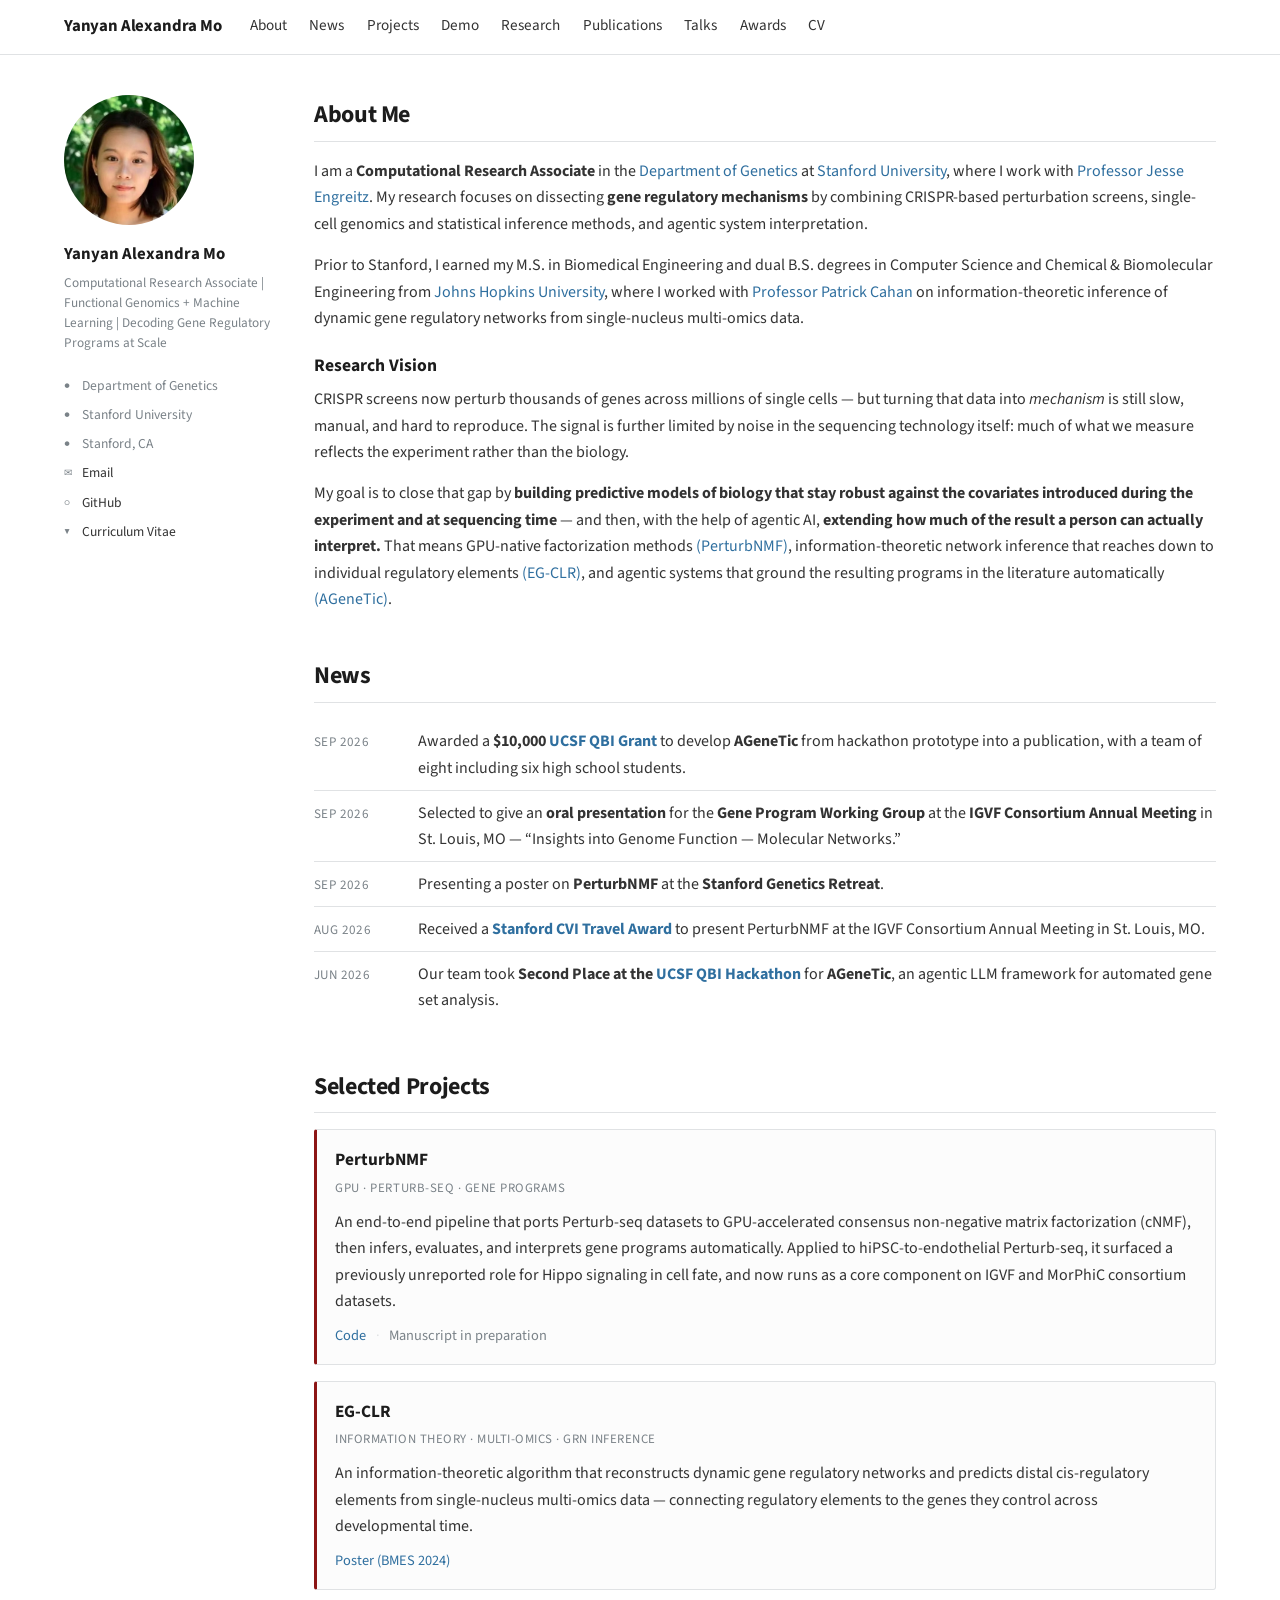
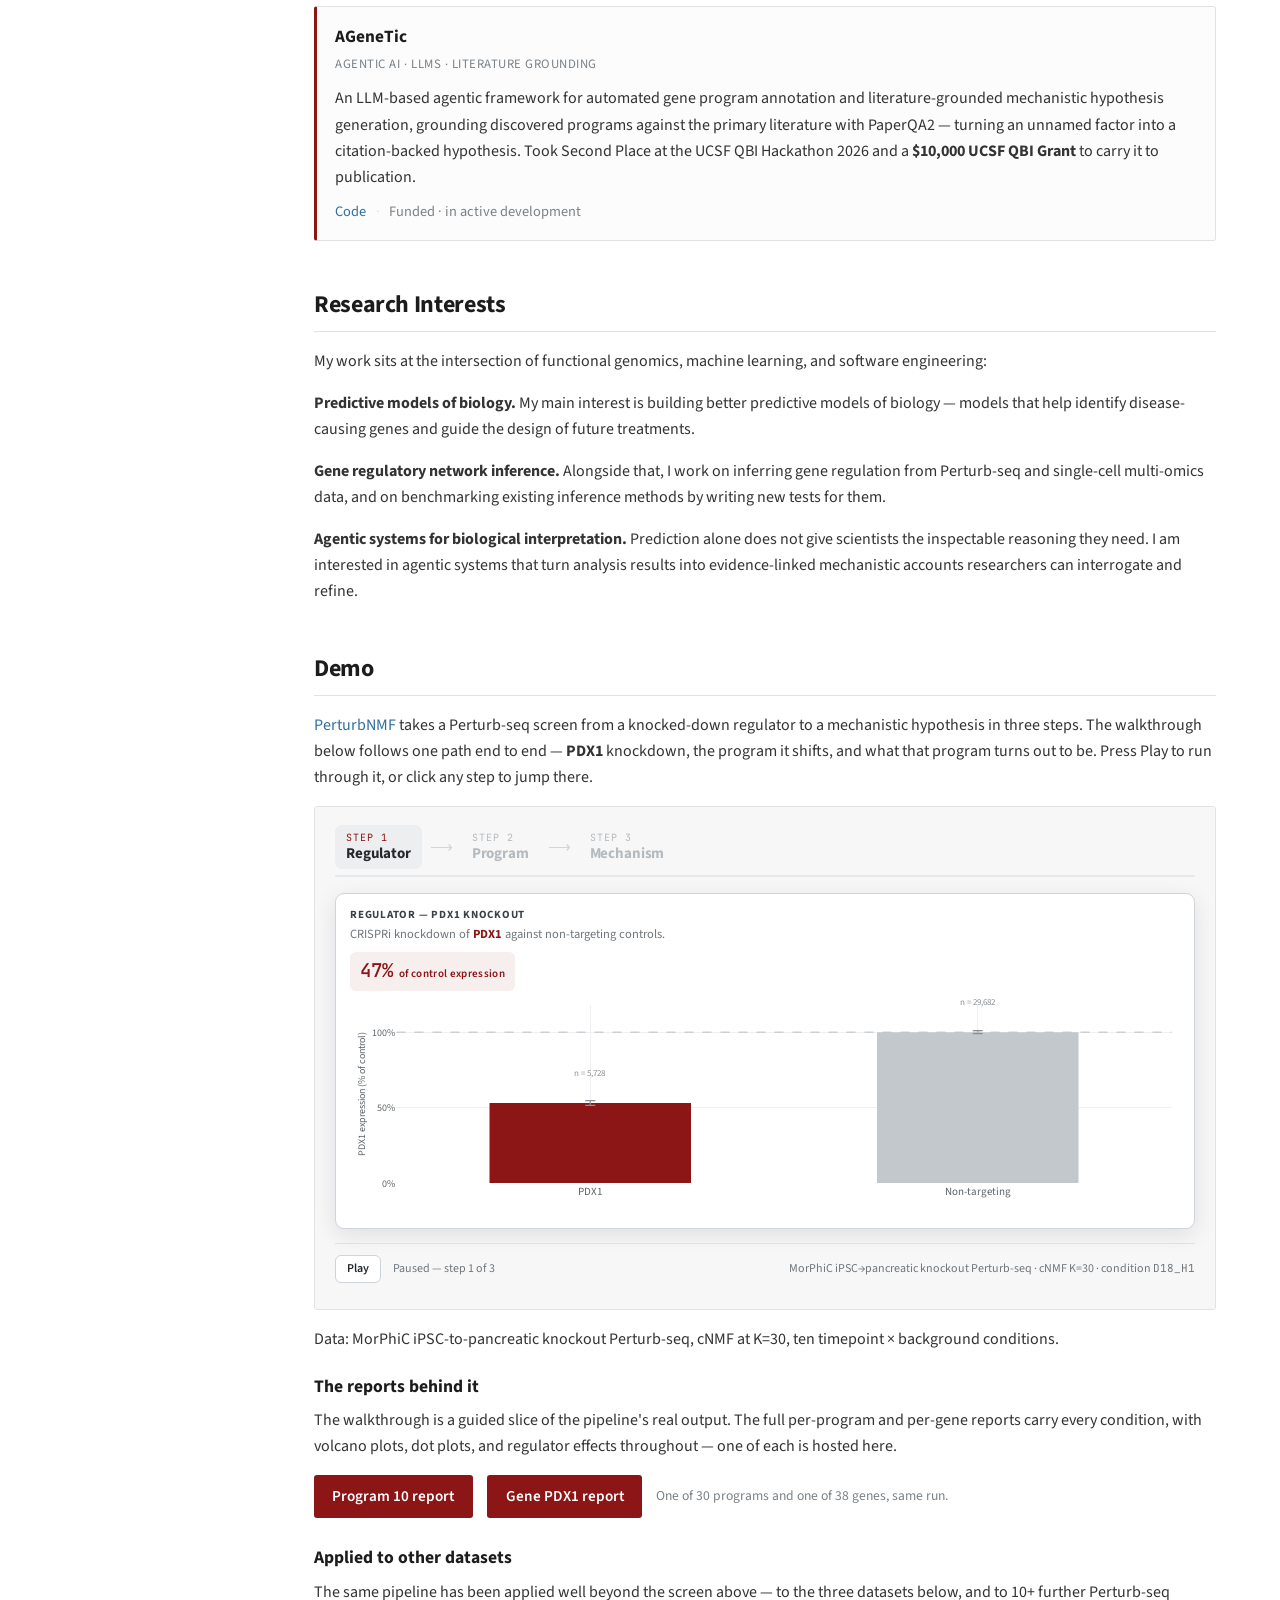
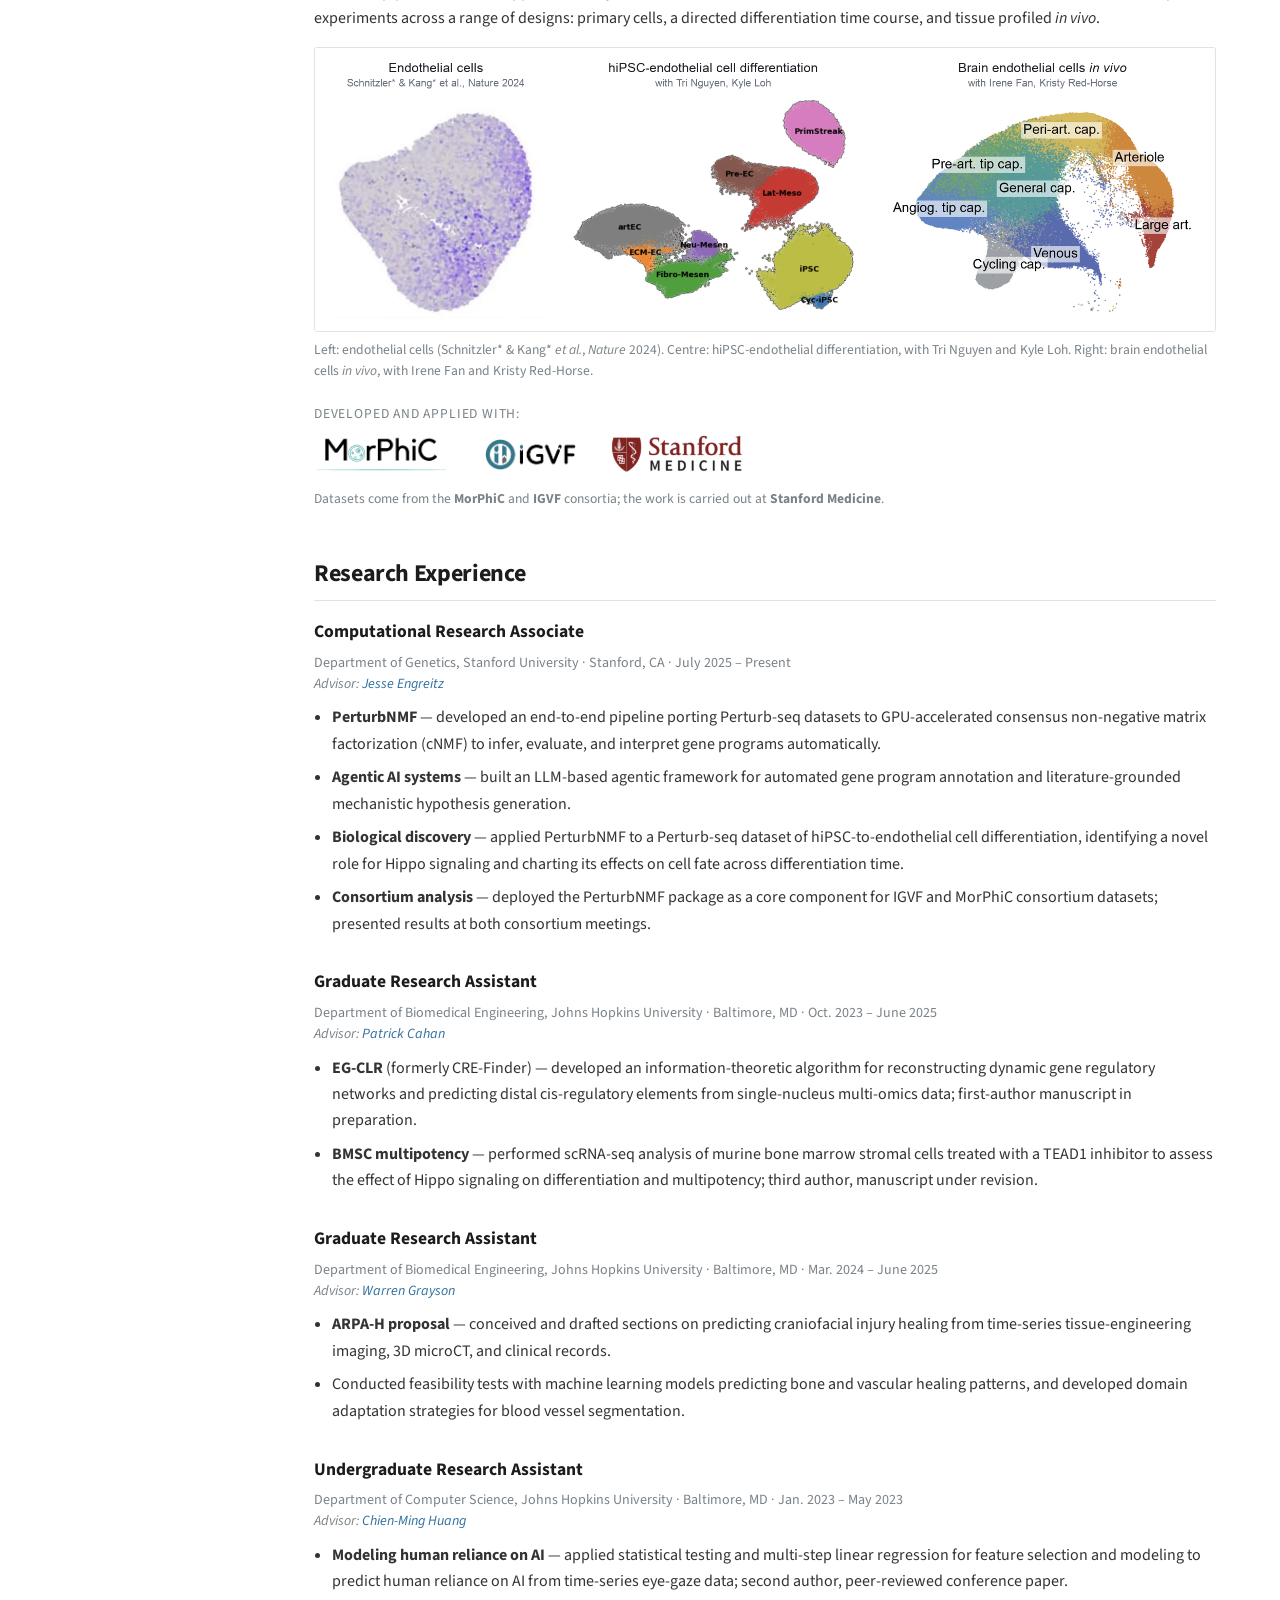
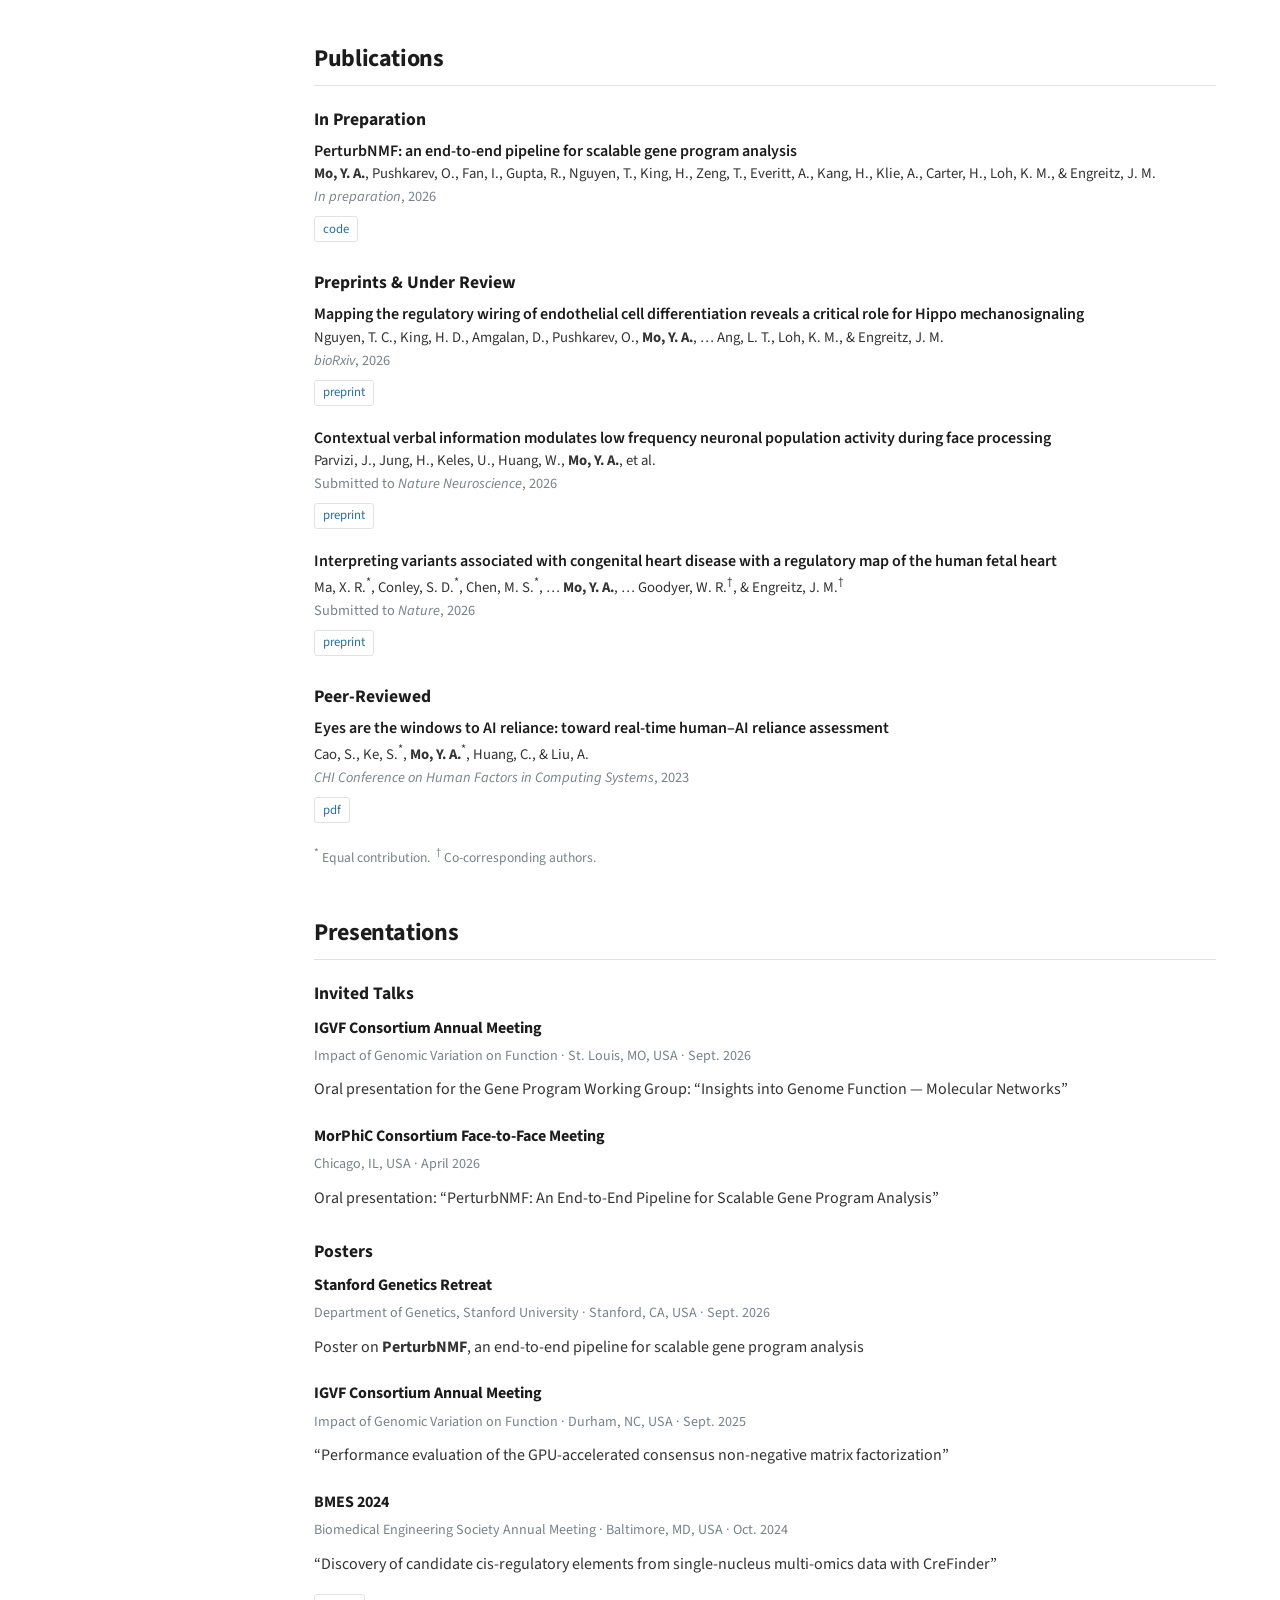
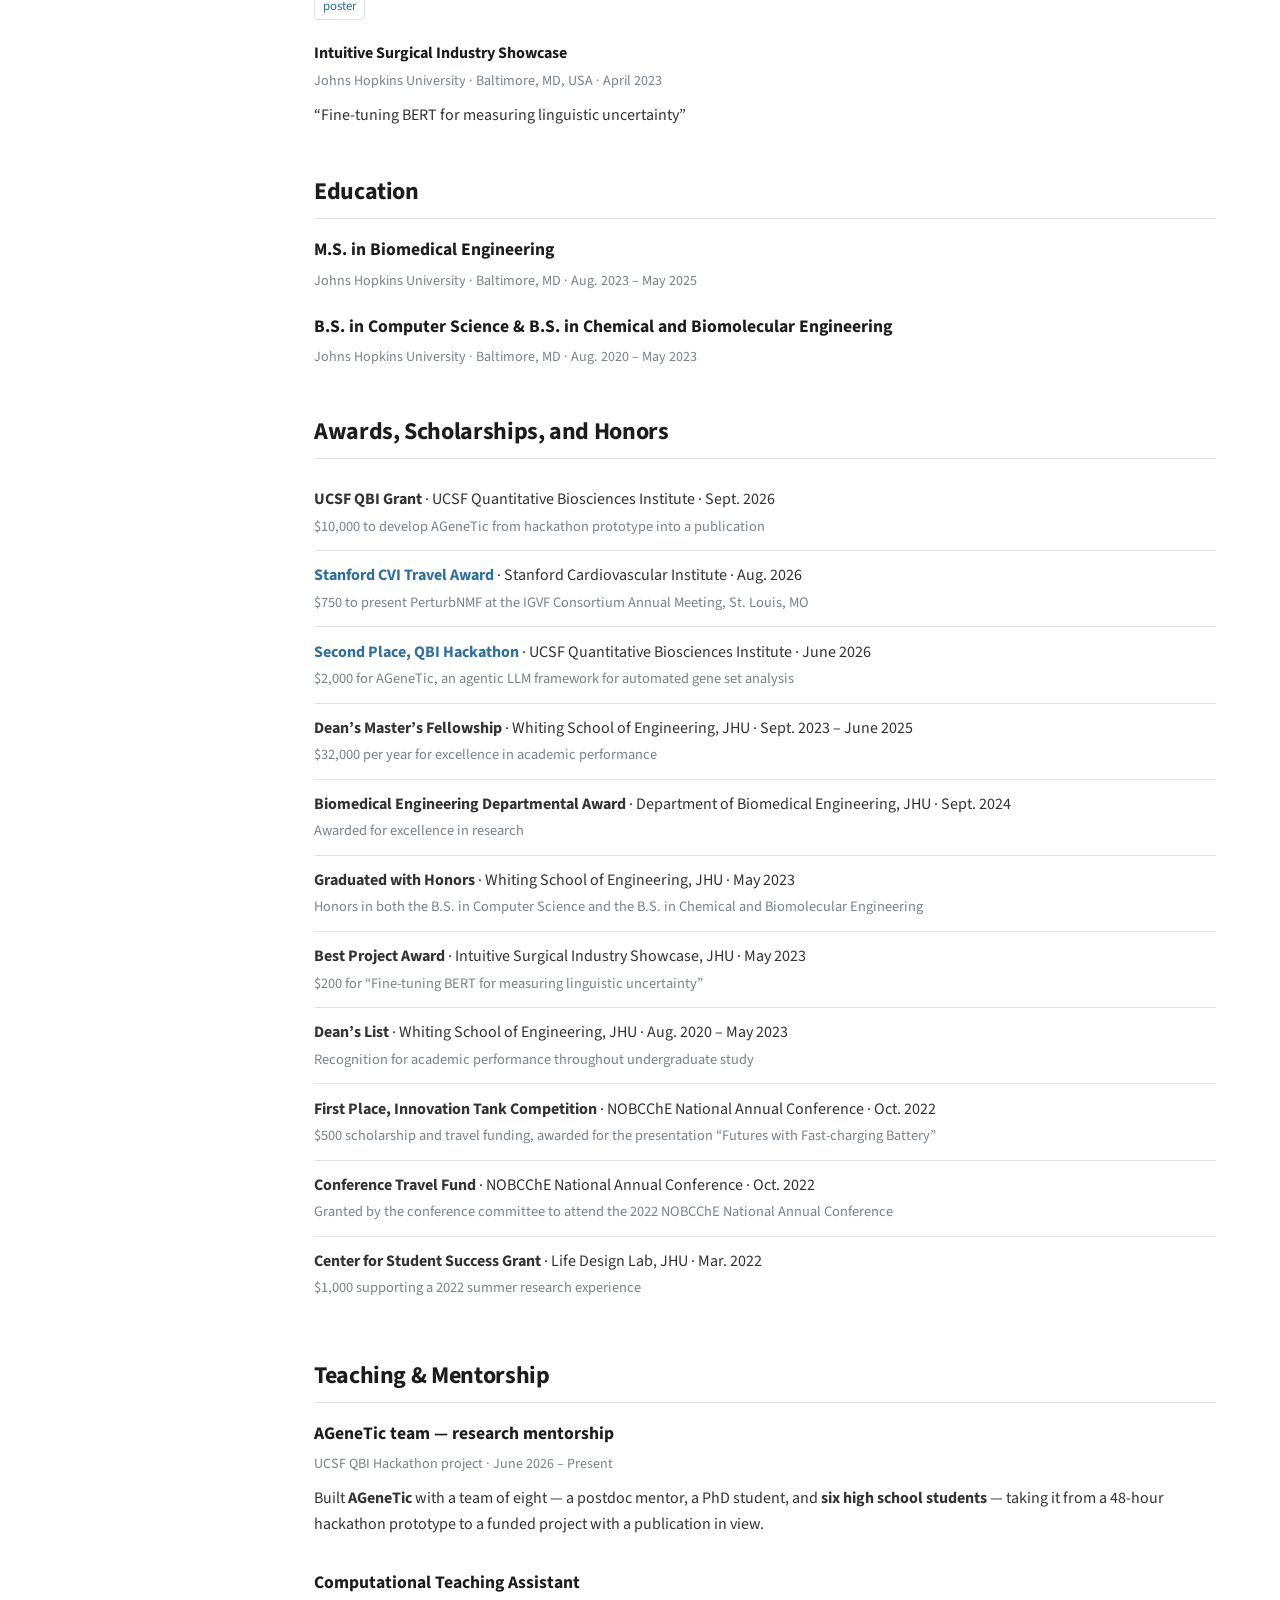
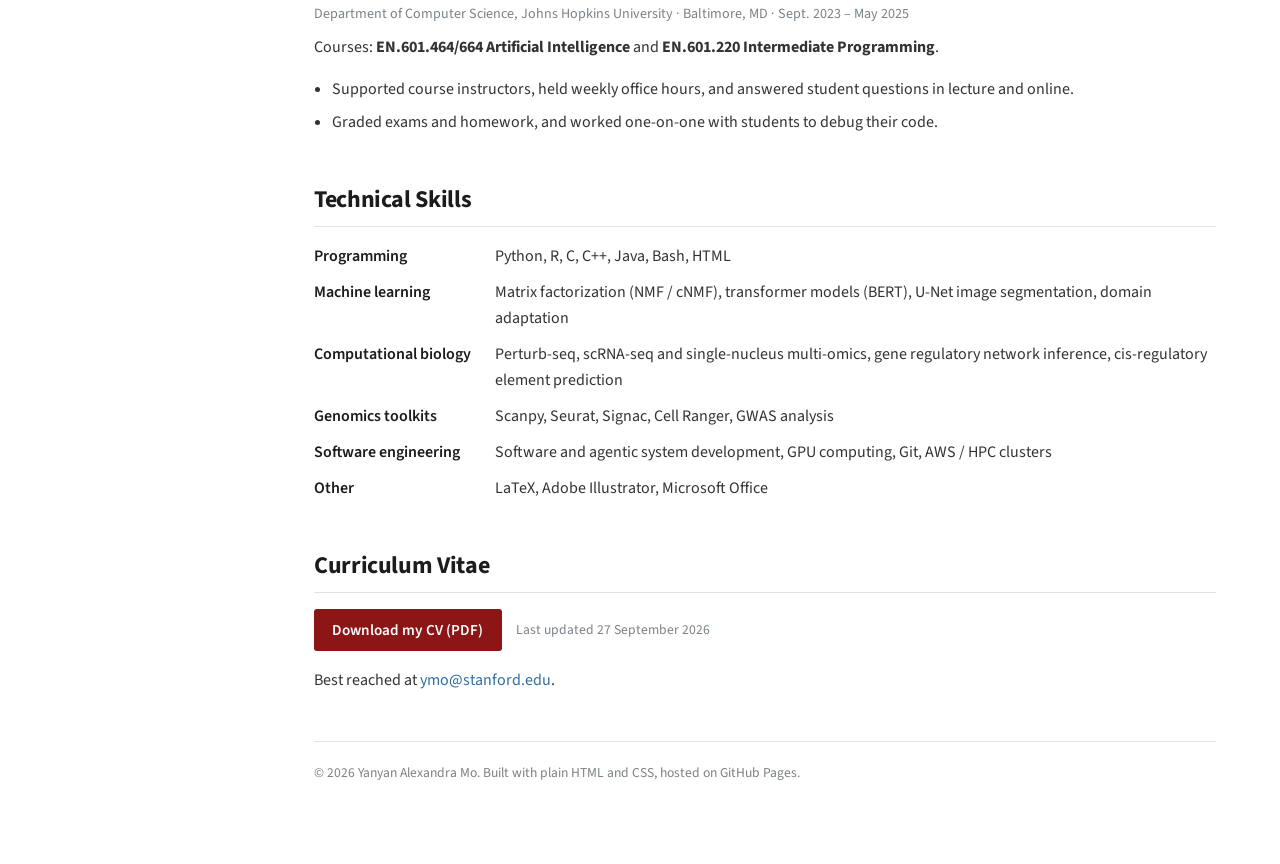
==== index.html @ 9068a728 "Add the face-processing preprint (Nature Neuroscience, under review) Parvizi et al., Research Square" ====
<!DOCTYPE html>
<html lang="en">
<head>
<meta charset="utf-8">
<meta name="viewport" content="width=device-width, initial-scale=1">
<title>Yanyan Alexandra Mo — Computational Research Associate, Stanford University</title>
<meta name="description" content="Yanyan Alexandra Mo is a Computational Research Associate in the Department of Genetics at Stanford University, dissecting gene regulatory mechanisms through functional genomics.">
<meta property="og:title" content="Yanyan Alexandra Mo — Computational Research Associate">
<meta property="og:description" content="Dissecting gene regulatory mechanisms through functional genomics approaches.">
<meta property="og:type" content="website">
<link rel="preconnect" href="https://fonts.googleapis.com">
<link rel="preconnect" href="https://fonts.gstatic.com" crossorigin>
<link href="https://fonts.googleapis.com/css2?family=Source+Sans+3:ital,wght@0,300;0,400;0,600;0,700;1,400&display=swap" rel="stylesheet">
<link rel="stylesheet" href="assets/style.css">
</head>
<body>

<header class="masthead">
  <div class="masthead-inner">
    <a class="site-title" href="#top">Yanyan Alexandra Mo</a>
    <nav class="site-nav" id="site-nav">
      <a href="#about">About</a>
      <a href="#news">News</a>
      <a href="#projects">Projects</a>
      <a href="#demo">Demo</a>
      <a href="#research">Research</a>
      <a href="#publications">Publications</a>
      <a href="#talks">Talks</a>
      <a href="#awards">Awards</a>
      <a href="#cv">CV</a>
    </nav>
    <button class="nav-toggle" id="nav-toggle" aria-label="Toggle navigation" aria-expanded="false">
      <span></span><span></span><span></span>
    </button>
  </div>
</header>

<div class="page" id="top">

  <!-- ============ SIDEBAR ============ -->
  <aside class="sidebar">
    <div class="sidebar-sticky">
      <div class="avatar">
        <img src="assets/profile.jpg" alt="Yanyan Alexandra Mo"
             onerror="this.style.display='none';this.parentNode.classList.add('avatar-fallback');">
        <span class="avatar-initials">AM</span>
      </div>

      <h1 class="author-name">Yanyan Alexandra Mo</h1>
      <p class="author-bio">
        Computational Research Associate | Functional Genomics + Machine Learning |
        Decoding Gene Regulatory Programs at Scale
      </p>

      <ul class="author-links">
        <li><span class="ico" aria-hidden="true">&#9679;</span> Department of Genetics</li>
        <li><span class="ico" aria-hidden="true">&#9679;</span> Stanford University</li>
        <li><span class="ico" aria-hidden="true">&#9679;</span> Stanford, CA</li>
        <li><a href="mailto:ymo@stanford.edu"><span class="ico" aria-hidden="true">&#9993;</span> Email</a></li>
        <li><a href="https://github.com/ymo6" target="_blank" rel="noopener"><span class="ico" aria-hidden="true">&#9675;</span> GitHub</a></li>
        <!-- Hidden until real profile URLs are available; swap the href and uncomment.
        <li><a href="https://scholar.google.com/" target="_blank" rel="noopener"><span class="ico" aria-hidden="true">&#9673;</span> Google Scholar</a></li>
        <li><a href="https://www.linkedin.com/" target="_blank" rel="noopener"><span class="ico" aria-hidden="true">&#9632;</span> LinkedIn</a></li>
        -->
        <li><a href="assets/Yanyan_Alexandra_Mo_CV.pdf" target="_blank" rel="noopener"><span class="ico" aria-hidden="true">&#9660;</span> Curriculum Vitae</a></li>
      </ul>
    </div>
  </aside>

  <!-- ============ MAIN ============ -->
  <main class="content">

    <!-- About -->
    <section id="about">
      <h2>About Me</h2>
      <p>
        I am a <strong>Computational Research Associate</strong> in the
        <a href="https://med.stanford.edu/genetics.html" target="_blank" rel="noopener">Department of Genetics</a>
        at <a href="https://www.stanford.edu" target="_blank" rel="noopener">Stanford University</a>, where I work with
        <a href="https://med.stanford.edu/profiles/jesse-engreitz" target="_blank" rel="noopener">Professor Jesse Engreitz</a>.
        My research focuses on dissecting <strong>gene regulatory mechanisms</strong> by combining
        CRISPR-based perturbation screens, single-cell genomics and statistical inference methods,
        and agentic system interpretation.
      </p>
      <p>
        Prior to Stanford, I earned my M.S. in Biomedical Engineering and dual B.S. degrees in
        Computer Science and Chemical &amp; Biomolecular Engineering from
        <a href="https://www.jhu.edu" target="_blank" rel="noopener">Johns Hopkins University</a>,
        where I worked with
        <a href="https://www.bme.jhu.edu/people/faculty/patrick-cahan/" target="_blank" rel="noopener">Professor Patrick Cahan</a>
        on information-theoretic inference of
        dynamic gene regulatory networks from single-nucleus multi-omics data.
      </p>

      <h3>Research Vision</h3>
      <p>
        CRISPR screens now perturb thousands of genes across millions of single cells — but turning
        that data into <em>mechanism</em> is still slow, manual, and hard to reproduce. The signal is
        further limited by noise in the sequencing technology itself: much of what we measure reflects
        the experiment rather than the biology.
      </p>
      <p>
        My goal is to close that gap by <strong>building predictive models of biology that stay robust
        against the covariates introduced during the experiment and at sequencing time</strong> — and
        then, with the help of agentic AI, <strong>extending how much of the result a person can
        actually interpret.</strong> That means GPU-native factorization methods
        <a href="#projects">(PerturbNMF)</a>, information-theoretic network inference that reaches
        down to individual regulatory elements <a href="#projects">(EG-CLR)</a>, and agentic
        systems that ground the resulting programs in the literature automatically
        <a href="#projects">(AGeneTic)</a>.
      </p>
    </section>

    <!-- News -->
    <section id="news">
      <h2>News</h2>
      <ul class="news">
        <li><span class="news-date">Sep 2026</span>
            <span class="news-body">Awarded a <strong>$10,000
            <a href="https://qbi.ucsf.edu/hackathon2026" target="_blank" rel="noopener">UCSF QBI
            Grant</a></strong> to develop <strong>AGeneTic</strong> from
            hackathon prototype into a publication, with a team of eight including six high
            school students.</span></li>
        <li><span class="news-date">Sep 2026</span>
            <span class="news-body">Selected to give an <strong>oral presentation</strong> for the
            <strong>Gene Program Working Group</strong> at the <strong>IGVF Consortium Annual
            Meeting</strong> in St. Louis, MO — &ldquo;Insights into Genome Function &mdash; Molecular
            Networks.&rdquo;</span></li>
        <li><span class="news-date">Sep 2026</span>
            <span class="news-body">Presenting a poster on <strong>PerturbNMF</strong> at the
            <strong>Stanford Genetics Retreat</strong>.</span></li>
        <li><span class="news-date">Aug 2026</span>
            <span class="news-body">Received a <strong><a href="https://med.stanford.edu/cvi/funding-opportunities/cvi-travel-awards/2026-august-travel-award-recipients.html" target="_blank" rel="noopener">Stanford CVI Travel Award</a></strong>
            to present PerturbNMF at the IGVF Consortium Annual Meeting in St. Louis, MO.</span></li>
        <li><span class="news-date">Jun 2026</span>
            <span class="news-body">Our team took <strong>Second Place at the
            <a href="https://qbi.ucsf.edu/hackathon2026" target="_blank" rel="noopener">UCSF QBI Hackathon</a></strong> for
            <strong>AGeneTic</strong>, an agentic LLM framework for automated gene set analysis.</span></li>
        <!-- Older items, kept for rotation: drop the oldest above and
             uncomment the next one when adding news. Each is also recorded
             in Presentations, Research Experience, or Education.
        <li><span class="news-date">Apr 2026</span>
            <span class="news-body">Gave an invited talk on <strong>PerturbNMF</strong> at the
            <strong>MorPhiC Consortium</strong> Face-to-Face Meeting in Chicago, IL.</span></li>

        <li><span class="news-date">Sep 2025</span>
            <span class="news-body">Presented a poster on GPU-accelerated consensus NMF at the
            <strong>IGVF Consortium Annual Meeting</strong> in Durham, NC.</span></li>
        <li><span class="news-date">Jul 2025</span>
            <span class="news-body">Joined the <strong>Engreitz Lab</strong> in the Department of Genetics
            at Stanford as a Computational Research Associate.</span></li>
        <li><span class="news-date">May 2025</span>
            <span class="news-body">Completed my <strong>M.S. in Biomedical Engineering</strong> at
            Johns Hopkins University.</span></li>
        <li><span class="news-date">Oct 2024</span>
            <span class="news-body">Presented <strong>CRE-Finder</strong> at <strong>BMES 2024</strong>
            in Baltimore, MD.</span></li>
        -->
      </ul>
    </section>

    <!-- Selected projects -->
    <section id="projects">
      <h2>Selected Projects</h2>
      <div class="cards">

        <article class="card">
          <h3>PerturbNMF</h3>
          <p class="card-tag">GPU &middot; Perturb-seq &middot; gene programs</p>
          <p>
            An end-to-end pipeline that ports Perturb-seq datasets to GPU-accelerated consensus
            non-negative matrix factorization (cNMF), then infers, evaluates, and interprets gene
            programs automatically. Applied to hiPSC-to-endothelial Perturb-seq, it surfaced a
            previously unreported role for Hippo signaling in cell fate, and now runs as a core
            component on IGVF and MorPhiC consortium datasets.
          </p>
          <p class="card-links">
            <a href="https://github.com/EngreitzLab/PerturbNMF" target="_blank" rel="noopener">Code</a>
            <span class="sep">&middot;</span>
            <span class="muted">Manuscript in preparation</span>
          </p>
        </article>

        <article class="card">
          <h3>EG-CLR</h3>
          <p class="card-tag">Information theory &middot; multi-omics &middot; GRN inference</p>
          <p>
            An information-theoretic algorithm that reconstructs dynamic gene regulatory networks and
            predicts distal cis-regulatory elements from single-nucleus multi-omics data — connecting
            regulatory elements to the genes they control across developmental time.
          </p>
          <p class="card-links">
            <a href="assets/BMES2024_CreFinder_poster.pdf" target="_blank" rel="noopener">Poster (BMES 2024)</a>
          </p>
        </article>

        <article class="card">
          <h3>AGeneTic</h3>
          <p class="card-tag">Agentic AI &middot; LLMs &middot; literature grounding</p>
          <p>
            An LLM-based agentic framework for automated gene program annotation and
            literature-grounded mechanistic hypothesis generation, grounding discovered programs
            against the primary literature with PaperQA2 — turning an unnamed factor into a
            citation-backed hypothesis. Took Second Place at the UCSF QBI Hackathon 2026 and a
              <strong>$10,000 UCSF QBI Grant</strong> to carry it to publication.
          </p>
          <p class="card-links">
            <a href="https://github.com/ymo6/AGeneTic" target="_blank" rel="noopener">Code</a>
            <span class="sep">&middot;</span>
            <span class="muted">Funded &middot; in active development</span>
          </p>
        </article>

      </div>
    </section>

    <!-- Research interests -->
    <section id="interests">
      <h2>Research Interests</h2>
      <p>My work sits at the intersection of functional genomics, machine learning, and software engineering:</p>
      <p>
        <strong>Predictive models of biology.</strong> My main interest is building better predictive
        models of biology — models that help identify disease-causing genes and guide the design of
        future treatments.
      </p>
      <p>
        <strong>Gene regulatory network inference.</strong> Alongside that, I work on inferring gene
        regulation from Perturb-seq and single-cell multi-omics data, and on benchmarking existing
        inference methods by writing new tests for them.
      </p>
      <p>
        <strong>Agentic systems for biological interpretation.</strong> Prediction alone does not
        give scientists the inspectable reasoning they need. I am interested in agentic systems that
        turn analysis results into evidence-linked mechanistic accounts researchers can interrogate
        and refine.
      </p>
    </section>

    <!-- Demo -->
    <section id="demo">
      <h2>Demo</h2>
      <p>
        <a href="#projects">PerturbNMF</a> takes a Perturb-seq screen from a knocked-down regulator to
        a mechanistic hypothesis in three steps. The walkthrough below follows one path end to end —
        <strong>PDX1</strong> knockdown, the program it shifts, and what that program turns out to be.
        Press Play to run through it, or click any step to jump there.
      </p>
      <div class="demo-frame demo-frame--tall">
        <iframe src="assets/demo/walkthrough.html" id="walkthrough"
                title="PerturbNMF walkthrough: regulator to program to mechanism"
                loading="lazy"></iframe>
      </div>
      <p>
        Data: MorPhiC iPSC-to-pancreatic knockout Perturb-seq, cNMF at K=30, ten
        timepoint &times; background conditions.
      </p>

      <h3>The reports behind it</h3>
      <p>
        The walkthrough is a guided slice of the pipeline's real output. The full per-program and
        per-gene reports carry every condition, with volcano plots, dot plots, and regulator
        effects throughout — one of each is hosted here.
      </p>
      <p class="cv-row">
        <a class="btn" href="assets/demo/program_10/program_10.html" target="_blank" rel="noopener">Program 10 report</a>
        <a class="btn" href="assets/demo/gene_PDX1/gene_PDX1.html" target="_blank" rel="noopener">Gene PDX1 report</a>
        <span class="cv-updated">One of 30 programs and one of 38 genes, same run.</span>
      </p>

      <h3>Applied to other datasets</h3>
      <p>
        The same pipeline has been applied well beyond the screen above — to the three datasets
        below, and to 10+ further Perturb-seq experiments across a range of designs: primary
        cells, a directed differentiation time course, and tissue profiled <em>in vivo</em>.
      </p>
      <figure class="figure">
        <img src="assets/demo/datasets.png"
             alt="UMAPs of three datasets analysed with PerturbNMF: endothelial cells, an hiPSC-to-endothelial differentiation time course, and brain endothelium in vivo"
             loading="lazy">
        <figcaption>
          Left: endothelial cells (Schnitzler&#42; &amp; Kang&#42; <em>et al.</em>,
          <em>Nature</em> 2024). Centre: hiPSC-endothelial differentiation, with Tri Nguyen and
          Kyle Loh. Right: brain endothelial cells <em>in vivo</em>, with Irene Fan and
          Kristy Red-Horse.
        </figcaption>
      </figure>

      <p class="applied-lead">Developed and applied with:</p>
      <ul class="logo-row">
        <li><img src="assets/logos/morphic.png" alt="MorPhiC Consortium" loading="lazy"></li>
        <li><img src="assets/logos/igvf.png" class="logo-row__mark" alt="IGVF Consortium" loading="lazy"></li>
        <li><img src="assets/logos/stanford-medicine.png" alt="Stanford Medicine" loading="lazy"></li>
      </ul>
      <p class="applied-note">
        Datasets come from the <strong>MorPhiC</strong> and <strong>IGVF</strong> consortia; the
        work is carried out at <strong>Stanford Medicine</strong>.
      </p>

    </section>

    <!-- Research experience -->
    <section id="research">
      <h2>Research Experience</h2>

      <article class="entry">
        <h3>Computational Research Associate</h3>
        <p class="entry-meta">Department of Genetics, Stanford University &middot; Stanford, CA &middot; July 2025 – Present<br>
        <em>Advisor: <a href="https://med.stanford.edu/profiles/jesse-engreitz" target="_blank" rel="noopener">Jesse Engreitz</a></em></p>
        <ul>
          <li><strong>PerturbNMF</strong> — developed an end-to-end pipeline porting Perturb-seq datasets to
              GPU-accelerated consensus non-negative matrix factorization (cNMF) to infer, evaluate, and
              interpret gene programs automatically.</li>
          <li><strong>Agentic AI systems</strong> — built an LLM-based agentic framework for automated gene
              program annotation and literature-grounded mechanistic hypothesis generation.</li>
          <li><strong>Biological discovery</strong> — applied PerturbNMF to a Perturb-seq dataset of
              hiPSC-to-endothelial cell differentiation, identifying a novel role for Hippo signaling and charting
              its effects on cell fate across differentiation time.</li>
          <li><strong>Consortium analysis</strong> — deployed the PerturbNMF package as a core component for
              IGVF and MorPhiC consortium datasets; presented results at both consortium meetings.</li>
        </ul>
      </article>

      <article class="entry">
        <h3>Graduate Research Assistant</h3>
        <p class="entry-meta">Department of Biomedical Engineering, Johns Hopkins University &middot; Baltimore, MD &middot; Oct. 2023 – June 2025<br>
        <em>Advisor: <a href="https://www.bme.jhu.edu/people/faculty/patrick-cahan/" target="_blank" rel="noopener">Patrick Cahan</a></em></p>
        <ul>
          <li><strong>EG-CLR</strong> (formerly CRE-Finder) — developed an information-theoretic algorithm for reconstructing dynamic
              gene regulatory networks and predicting distal cis-regulatory elements from single-nucleus multi-omics
              data; first-author manuscript in preparation.</li>
          <li><strong>BMSC multipotency</strong> — performed scRNA-seq analysis of murine bone marrow stromal cells
              treated with a TEAD1 inhibitor to assess the effect of Hippo signaling on differentiation and
              multipotency; third author, manuscript under revision.</li>
        </ul>
      </article>

      <article class="entry">
        <h3>Graduate Research Assistant</h3>
        <p class="entry-meta">Department of Biomedical Engineering, Johns Hopkins University &middot; Baltimore, MD &middot; Mar. 2024 – June 2025<br>
        <em>Advisor: <a href="https://www.bme.jhu.edu/people/faculty/warren-l-grayson/" target="_blank" rel="noopener">Warren Grayson</a></em></p>
        <ul>
          <li><strong>ARPA-H proposal</strong> — conceived and drafted sections on predicting craniofacial injury
              healing from time-series tissue-engineering imaging, 3D microCT, and clinical records.</li>
          <li>Conducted feasibility tests with machine learning models predicting bone and vascular healing patterns,
              and developed domain adaptation strategies for blood vessel segmentation.</li>
        </ul>
      </article>

      <article class="entry">
        <h3>Undergraduate Research Assistant</h3>
        <p class="entry-meta">Department of Computer Science, Johns Hopkins University &middot; Baltimore, MD &middot; Jan. 2023 – May 2023<br>
        <em>Advisor: <a href="https://engineering.jhu.edu/faculty/chien-ming-huang/" target="_blank" rel="noopener">Chien-Ming Huang</a></em></p>
        <ul>
          <li><strong>Modeling human reliance on AI</strong> — applied statistical testing and multi-step linear
              regression for feature selection and modeling to predict human reliance on AI from time-series
              eye-gaze data; second author, peer-reviewed conference paper.</li>
        </ul>
      </article>
    </section>

    <!-- Publications -->
    <section id="publications">
      <h2>Publications</h2>

      <h3>In Preparation</h3>
      <div class="pub">
        <p class="pub-title">PerturbNMF: an end-to-end pipeline for scalable gene program analysis</p>
        <p class="pub-authors">
          <strong>Mo, Y. A.</strong>, Pushkarev, O., Fan, I., Gupta, R., Nguyen, T., King, H., Zeng, T.,
          Everitt, A., Kang, H., Klie, A., Carter, H., Loh, K. M., &amp; Engreitz, J. M.
        </p>
        <p class="pub-venue"><em>In preparation</em>, 2026</p>
        <p class="pub-links">
          <a href="https://github.com/EngreitzLab/PerturbNMF" target="_blank" rel="noopener">code</a>
        </p>
      </div>

      <h3>Preprints &amp; Under Review</h3>
      <div class="pub">
        <p class="pub-title">Mapping the regulatory wiring of endothelial cell differentiation
          reveals a critical role for Hippo mechanosignaling</p>
        <p class="pub-authors">
          Nguyen, T. C., King, H. D., Amgalan, D., Pushkarev, O., <strong>Mo, Y. A.</strong>,
          &hellip; Ang, L. T., Loh, K. M., &amp; Engreitz, J. M.
        </p>
        <p class="pub-venue"><em>bioRxiv</em>, 2026</p>
        <p class="pub-links">
          <a href="https://www.biorxiv.org/content/10.64898/2026.11.04.763740v1" target="_blank" rel="noopener">preprint</a>
        </p>
      </div>

      <div class="pub">
        <p class="pub-title">Contextual verbal information modulates low frequency neuronal
          population activity during face processing</p>
        <p class="pub-authors">
          Parvizi, J., Jung, H., Keles, U., Huang, W., <strong>Mo, Y. A.</strong>, et al.
        </p>
        <p class="pub-venue">Submitted to <em>Nature Neuroscience</em>, 2026</p>
        <p class="pub-links">
          <a href="https://doi.org/10.21203/rs.3.rs-11380728/v1" target="_blank" rel="noopener">preprint</a>
        </p>
      </div>

      <div class="pub">
        <p class="pub-title">Interpreting variants associated with congenital heart disease with a
          regulatory map of the human fetal heart</p>
        <p class="pub-authors">
          Ma, X. R.<sup>*</sup>, Conley, S. D.<sup>*</sup>, Chen, M. S.<sup>*</sup>, &hellip;
          <strong>Mo, Y. A.</strong>, &hellip; Goodyer, W. R.<sup>&dagger;</sup>,
          &amp; Engreitz, J. M.<sup>&dagger;</sup>
        </p>
        <p class="pub-venue">Submitted to <em>Nature</em>, 2026</p>
        <p class="pub-links">
          <a href="https://www.medrxiv.org/content/10.1101/2024.11.20.24317557v3" target="_blank" rel="noopener">preprint</a>
        </p>
      </div>

      <h3>Peer-Reviewed</h3>
      <div class="pub">
        <p class="pub-title">Eyes are the windows to AI reliance: toward real-time human&ndash;AI reliance assessment</p>
        <p class="pub-authors">
          Cao, S., Ke, S.<sup>*</sup>, <strong>Mo, Y. A.</strong><sup>*</sup>, Huang, C., &amp; Liu, A.
        </p>
        <p class="pub-venue"><em>CHI Conference on Human Factors in Computing Systems</em>, 2023</p>
        <p class="pub-links">
          <a href="https://chi-trait.github.io/papers/2023/CHI_TRAIT_2023_Paper_35.pdf" target="_blank" rel="noopener">pdf</a>
        </p>
      </div>
      <p class="footnote"><sup>*</sup> Equal contribution. &nbsp;<sup>&dagger;</sup> Co-corresponding authors.</p>
    </section>

    <!-- Talks -->
    <section id="talks">
      <h2>Presentations</h2>

      <h3>Invited Talks</h3>
      <article class="entry compact">
        <h4>IGVF Consortium Annual Meeting</h4>
        <p class="entry-meta">Impact of Genomic Variation on Function &middot; St. Louis, MO, USA &middot; Sept. 2026</p>
        <p>Oral presentation for the Gene Program Working Group:
        &ldquo;Insights into Genome Function &mdash; Molecular Networks&rdquo;</p>
      </article>
      <article class="entry compact">
        <h4>MorPhiC Consortium Face-to-Face Meeting</h4>
        <p class="entry-meta">Chicago, IL, USA &middot; April 2026</p>
        <p>Oral presentation: &ldquo;PerturbNMF: An End-to-End Pipeline for Scalable Gene Program Analysis&rdquo;</p>
      </article>

      <h3>Posters</h3>
      <article class="entry compact">
        <h4>Stanford Genetics Retreat</h4>
        <p class="entry-meta">Department of Genetics, Stanford University &middot; Stanford, CA, USA &middot; Sept. 2026</p>
        <p>Poster on <strong>PerturbNMF</strong>, an end-to-end pipeline for scalable gene program analysis</p>
      </article>
      <article class="entry compact">
        <h4>IGVF Consortium Annual Meeting</h4>
        <p class="entry-meta">Impact of Genomic Variation on Function &middot; Durham, NC, USA &middot; Sept. 2025</p>
        <p>&ldquo;Performance evaluation of the GPU-accelerated consensus non-negative matrix factorization&rdquo;</p>
      </article>
      <article class="entry compact">
        <h4>BMES 2024</h4>
        <p class="entry-meta">Biomedical Engineering Society Annual Meeting &middot; Baltimore, MD, USA &middot; Oct. 2024</p>
        <p>&ldquo;Discovery of candidate cis-regulatory elements from single-nucleus multi-omics data with CreFinder&rdquo;</p>
        <p class="pub-links">
          <a href="assets/BMES2024_CreFinder_poster.pdf" target="_blank" rel="noopener">poster</a>
        </p>
      </article>
      <article class="entry compact">
        <h4>Intuitive Surgical Industry Showcase</h4>
        <p class="entry-meta">Johns Hopkins University &middot; Baltimore, MD, USA &middot; April 2023</p>
        <p>&ldquo;Fine-tuning BERT for measuring linguistic uncertainty&rdquo;</p>
      </article>
    </section>

    <!-- Education -->
    <section id="education">
      <h2>Education</h2>
      <article class="entry compact">
        <h3>M.S. in Biomedical Engineering</h3>
        <p class="entry-meta">Johns Hopkins University &middot; Baltimore, MD &middot; Aug. 2023 &ndash; May 2025</p>
      </article>
      <article class="entry compact">
        <h3>B.S. in Computer Science &amp; B.S. in Chemical and Biomolecular Engineering</h3>
        <p class="entry-meta">Johns Hopkins University &middot; Baltimore, MD &middot; Aug. 2020 &ndash; May 2023</p>
      </article>
    </section>

    <!-- Awards -->
    <section id="awards">
      <h2>Awards, Scholarships, and Honors</h2>
      <ul class="awards">
        <li><strong>UCSF QBI Grant</strong> &middot; UCSF Quantitative Biosciences Institute &middot; Sept. 2026<br>
            <span class="muted">$10,000 to develop AGeneTic from hackathon prototype into a publication</span></li>
        <li><strong><a href="https://med.stanford.edu/cvi/funding-opportunities/cvi-travel-awards/2026-august-travel-award-recipients.html" target="_blank" rel="noopener">Stanford CVI Travel Award</a></strong> &middot; Stanford Cardiovascular Institute &middot; Aug. 2026<br>
            <span class="muted">$750 to present PerturbNMF at the IGVF Consortium Annual Meeting, St. Louis, MO</span></li>
        <li><strong><a href="https://qbi.ucsf.edu/hackathon2026" target="_blank" rel="noopener">Second Place, QBI Hackathon</a></strong> &middot; UCSF Quantitative Biosciences Institute &middot; June 2026<br>
            <span class="muted">$2,000 for AGeneTic, an agentic LLM framework for automated gene set analysis</span></li>
        <li><strong>Dean&rsquo;s Master&rsquo;s Fellowship</strong> &middot; Whiting School of Engineering, JHU &middot; Sept. 2023 – June 2025<br>
            <span class="muted">$32,000 per year for excellence in academic performance</span></li>
        <li><strong>Biomedical Engineering Departmental Award</strong> &middot; Department of Biomedical Engineering, JHU &middot; Sept. 2024<br>
            <span class="muted">Awarded for excellence in research</span></li>
        <li><strong>Graduated with Honors</strong> &middot; Whiting School of Engineering, JHU &middot; May 2023<br>
            <span class="muted">Honors in both the B.S. in Computer Science and the B.S. in Chemical and Biomolecular Engineering</span></li>
        <li><strong>Best Project Award</strong> &middot; Intuitive Surgical Industry Showcase, JHU &middot; May 2023<br>
            <span class="muted">$200 for &ldquo;Fine-tuning BERT for measuring linguistic uncertainty&rdquo;</span></li>
        <li><strong>Dean&rsquo;s List</strong> &middot; Whiting School of Engineering, JHU &middot; Aug. 2020 &ndash; May 2023<br>
            <span class="muted">Recognition for academic performance throughout undergraduate study</span></li>
        <li><strong>First Place, Innovation Tank Competition</strong> &middot; NOBCChE National Annual Conference &middot; Oct. 2022<br>
            <span class="muted">$500 scholarship and travel funding, awarded for the presentation
            &ldquo;Futures with Fast-charging Battery&rdquo;</span></li>
        <li><strong>Conference Travel Fund</strong> &middot; NOBCChE National Annual Conference &middot; Oct. 2022<br>
            <span class="muted">Granted by the conference committee to attend the 2022 NOBCChE National Annual Conference</span></li>
        <li><strong>Center for Student Success Grant</strong> &middot; Life Design Lab, JHU &middot; Mar. 2022<br>
            <span class="muted">$1,000 supporting a 2022 summer research experience</span></li>
      </ul>
    </section>

    <!-- Teaching -->
    <section id="teaching">
      <h2>Teaching &amp; Mentorship</h2>
      <article class="entry">
        <h3>AGeneTic team &mdash; research mentorship</h3>
        <p class="entry-meta">UCSF QBI Hackathon project &middot; June 2026 &ndash; Present</p>
        <p>
          Built <strong>AGeneTic</strong> with a team of eight &mdash; a postdoc mentor, a PhD
          student, and <strong>six high school students</strong> &mdash; taking it from a 48-hour
          hackathon prototype to a funded project with a publication in view.
        </p>
      </article>
      <article class="entry">
        <h3>Computational Teaching Assistant</h3>
        <p class="entry-meta">Department of Computer Science, Johns Hopkins University &middot;
        Baltimore, MD &middot; Sept. 2023 &ndash; May 2025</p>
        <p>
          Courses: <strong>EN.601.464/664 Artificial Intelligence</strong> and
          <strong>EN.601.220 Intermediate Programming</strong>.
        </p>
        <ul>
          <li>Supported course instructors, held weekly office hours, and answered student
              questions in lecture and online.</li>
          <li>Graded exams and homework, and worked one-on-one with students to debug their code.</li>
        </ul>
      </article>
    </section>

    <!-- Skills -->
    <section id="skills">
      <h2>Technical Skills</h2>
      <dl class="skills">
        <dt>Programming</dt>
        <dd>Python, R, C, C++, Java, Bash, HTML</dd>

        <dt>Machine learning</dt>
        <dd>Matrix factorization (NMF / cNMF), transformer models (BERT), U-Net image segmentation,
            domain adaptation</dd>

        <dt>Computational biology</dt>
        <dd>Perturb-seq, scRNA-seq and single-nucleus multi-omics, gene regulatory network inference,
            cis-regulatory element prediction</dd>

        <dt>Genomics toolkits</dt>
        <dd>Scanpy, Seurat, Signac, Cell Ranger, GWAS analysis</dd>

        <dt>Software engineering</dt>
        <dd>Software and agentic system development, GPU computing, Git, AWS / HPC clusters</dd>

        <dt>Other</dt>
        <dd>LaTeX, Adobe Illustrator, Microsoft Office</dd>
      </dl>
    </section>

    <!-- CV -->
    <section id="cv">
      <h2>Curriculum Vitae</h2>
      <p class="cv-row">
        <a class="btn" href="assets/Yanyan_Alexandra_Mo_CV.pdf" target="_blank" rel="noopener">Download my CV (PDF)</a>
        <span class="cv-updated">Last updated 27 September 2026</span>
      </p>
      <p>Best reached at <a href="mailto:ymo@stanford.edu">ymo@stanford.edu</a>.</p>
    </section>

    <footer class="site-footer">
      <p>&copy; <span id="year">2026</span> Yanyan Alexandra Mo. Built with plain HTML and CSS, hosted on GitHub Pages.</p>
    </footer>

  </main>
</div>

<script>
  document.getElementById('year').textContent = new Date().getFullYear();
  var t = document.getElementById('nav-toggle'), n = document.getElementById('site-nav');
  t.addEventListener('click', function () {
    var open = n.classList.toggle('open');
    t.setAttribute('aria-expanded', open ? 'true' : 'false');
  });
  n.addEventListener('click', function (e) {
    if (e.target.tagName === 'A') { n.classList.remove('open'); t.setAttribute('aria-expanded', 'false'); }
  });

  // The demo walkthrough reports its own height: it shows one step at a
  // time in a narrow column, so the space it needs changes as it advances.
  window.addEventListener('message', function (e) {
    var f = document.getElementById('walkthrough');
    if (!f || !e.data || e.data.type !== 'walkthrough:height') return;
    if (e.source !== f.contentWindow) return;
    var h = parseInt(e.data.height, 10);
    if (h > 200 && h < 4000) f.style.height = h + 'px';
  });
</script>
</body>
</html>
---- assets/style.css ----
/* ===========================================================
   Yanyan Alexandra Mo — academic homepage
   Layout modeled on the classic Minimal Mistakes / academicpages
   two-column arrangement: sticky masthead, left author sidebar,
   single content column.
   =========================================================== */

:root {
  --text:        #333333;
  --text-muted:  #7a8288;
  --heading:     #1c1c1c;
  --link:        #2f6f9f;
  --link-hover:  #1d4b6e;
  --rule:        #e0e2e4;
  --bg:          #ffffff;
  --bg-alt:      #f7f7f7;
  --masthead-bg: #ffffff;
  --max:         1200px;
  --sidebar-w:   210px;
  --gap:         2.5rem;
}

* { box-sizing: border-box; }

html { -webkit-text-size-adjust: 100%; scroll-behavior: smooth; }

body {
  margin: 0;
  background: var(--bg);
  color: var(--text);
  font-family: "Source Sans 3", -apple-system, BlinkMacSystemFont, "Segoe UI",
               Helvetica, Arial, sans-serif;
  font-size: 16px;
  line-height: 1.65;
  -webkit-font-smoothing: antialiased;
}

a { color: var(--link); text-decoration: none; }
a:hover { color: var(--link-hover); text-decoration: underline; }

/* ---------------- Masthead ---------------- */
.masthead {
  position: sticky;
  top: 0;
  z-index: 50;
  background: var(--masthead-bg);
  border-bottom: 1px solid var(--rule);
}
.masthead-inner {
  max-width: var(--max);
  margin: 0 auto;
  padding: 0 1.5rem;
  display: flex;
  align-items: center;
  gap: 1.75rem;
  min-height: 54px;
}
.site-title {
  font-weight: 700;
  font-size: 1.05rem;
  color: var(--heading);
  letter-spacing: -0.01em;
  white-space: nowrap;
}
.site-title:hover { text-decoration: none; color: var(--link); }

.site-nav { display: flex; gap: 1.4rem; }
.site-nav a {
  color: var(--text);
  font-size: 0.95rem;
  padding: 0.4rem 0;
  border-bottom: 2px solid transparent;
}
.site-nav a:hover {
  text-decoration: none;
  color: var(--link);
  border-bottom-color: var(--link);
}

.nav-toggle {
  display: none;
  margin-left: auto;
  width: 38px; height: 32px;
  background: #494e52;
  border: 0; border-radius: 3px;
  cursor: pointer;
  padding: 8px 9px;
}
.nav-toggle span {
  display: block;
  height: 2px;
  background: #fff;
  margin: 3px 0;
  border-radius: 1px;
}

/* ---------------- Page grid ---------------- */
.page {
  max-width: var(--max);
  margin: 0 auto;
  padding: 2.5rem 1.5rem 4rem;
  display: grid;
  grid-template-columns: var(--sidebar-w) minmax(0, 1fr);
  gap: var(--gap);
  /* sidebar column stretches to full row height so its sticky child can travel */
  align-items: stretch;
}

/* ---------------- Sidebar ---------------- */
.sidebar { font-size: 0.85rem; }
.sidebar-sticky { position: sticky; top: 80px; }

.avatar {
  position: relative;
  width: 130px; height: 130px;
  margin: 0 0 1.1rem;
  border-radius: 50%;
  overflow: hidden;
  background: #dfe3e6;
}
.avatar img { width: 100%; height: 100%; object-fit: cover; display: block; }
.avatar-initials { display: none; }
.avatar.avatar-fallback {
  background: linear-gradient(140deg, #8c1515 0%, #b83a3a 100%);
}
.avatar.avatar-fallback .avatar-initials {
  display: flex;
  align-items: center; justify-content: center;
  width: 100%; height: 100%;
  color: #fff;
  font-size: 2.6rem; font-weight: 300; letter-spacing: 0.04em;
}

.author-name {
  margin: 0 0 0.5rem;
  font-size: 1.05rem;
  font-weight: 700;
  color: var(--heading);
  line-height: 1.35;
}
.author-bio {
  margin: 0 0 1.1rem;
  color: var(--text-muted);
  font-size: 0.83rem;
  line-height: 1.5;
}

.author-links { list-style: none; margin: 0; padding: 0; }
.author-links li {
  padding: 0.32rem 0;
  color: var(--text-muted);
  line-height: 1.4;
}
.author-links a { color: var(--text); }
.author-links a:hover { color: var(--link); text-decoration: none; }
.ico {
  display: inline-block;
  width: 1.1em;
  margin-right: 0.4em;
  color: var(--text-muted);
  font-size: 0.75em;
  vertical-align: 0.1em;
}

/* ---------------- Content ---------------- */
.content { min-width: 0; }

section { margin-bottom: 2.75rem; scroll-margin-top: 72px; }

h2 {
  margin: 0 0 1rem;
  padding-bottom: 0.4rem;
  font-size: 1.5rem;
  font-weight: 700;
  color: var(--heading);
  letter-spacing: -0.015em;
  border-bottom: 1px solid var(--rule);
}
h3 {
  margin: 1.6rem 0 0.4rem;
  font-size: 1.1rem;
  font-weight: 700;
  color: var(--heading);
}
h4 {
  margin: 1.3rem 0 0.3rem;
  font-size: 1rem;
  font-weight: 700;
  color: var(--heading);
}
section > h3:first-of-type { margin-top: 1.2rem; }

p { margin: 0 0 0.95rem; }

.entry { margin-bottom: 1.9rem; }
.entry.compact { margin-bottom: 1.25rem; }
.entry h3, .entry h4 { margin-top: 0; }
.entry-meta {
  margin: 0 0 0.6rem;
  color: var(--text-muted);
  font-size: 0.88rem;
  line-height: 1.5;
}

.entry ul { margin: 0.4rem 0 0; padding-left: 1.15rem; }
.entry li { margin-bottom: 0.45rem; }

/* ----- News feed ----- */
.news { list-style: none; margin: 0; padding: 0; }
.news li {
  display: flex;
  gap: 1rem;
  padding: 0.55rem 0;
  border-bottom: 1px solid var(--rule);
  align-items: baseline;
}
.news li:last-child { border-bottom: 0; }
.news-date {
  flex: 0 0 5.5rem;
  color: var(--text-muted);
  font-size: 0.82rem;
  font-variant-numeric: tabular-nums;
  text-transform: uppercase;
  letter-spacing: 0.03em;
}
.news-body { flex: 1 1 auto; }

/* ----- Project cards ----- */
.cards { display: grid; gap: 1rem; }
.card {
  border: 1px solid var(--rule);
  border-left: 3px solid #8c1515;
  border-radius: 3px;
  padding: 1rem 1.15rem;
  background: #fcfcfc;
}
.card h3 { margin: 0 0 0.2rem; font-size: 1.08rem; }
.card p { margin: 0 0 0.6rem; }
.card p:last-child { margin-bottom: 0; }
.card-tag {
  color: var(--text-muted);
  font-size: 0.8rem;
  text-transform: uppercase;
  letter-spacing: 0.04em;
}
.card-links { font-size: 0.9rem; }
.card-links .sep { color: var(--rule); margin: 0 0.4rem; }

/* ----- Publications ----- */
.pub { margin-bottom: 1.3rem; }
.pub p { margin: 0; }
.pub-title { font-weight: 600; color: var(--heading); line-height: 1.45; }
.pub-authors { font-size: 0.92rem; line-height: 1.5; }
.pub-venue { color: var(--text-muted); font-size: 0.9rem; }
.pub-links { margin-top: 0.35rem !important; }
.pub-links a {
  display: inline-block;
  margin-right: 0.35rem;
  padding: 0.1rem 0.5rem;
  border: 1px solid var(--rule);
  border-radius: 3px;
  font-size: 0.8rem;
  color: var(--link);
  background: #fff;
}
.pub-links a:hover {
  text-decoration: none;
  border-color: var(--link);
  background: var(--bg-alt);
}

.footnote { color: var(--text-muted); font-size: 0.85rem; }
.muted { color: var(--text-muted); font-size: 0.9rem; }

/* ----- Skills ----- */
.skills {
  display: grid;
  grid-template-columns: max-content minmax(0, 1fr);
  gap: 0.6rem 1.5rem;
  margin: 0;
}
.skills dt { font-weight: 600; color: var(--heading); }
.skills dd { margin: 0; }

.awards { list-style: none; margin: 0; padding: 0; }
.awards li {
  padding: 0.7rem 0;
  border-bottom: 1px solid var(--rule);
}
.awards li:last-child { border-bottom: 0; }

.cv-row { display: flex; align-items: center; gap: 0.9rem; flex-wrap: wrap; }
.cv-updated { color: var(--text-muted); font-size: 0.85rem; }

.btn {
  display: inline-block;
  padding: 0.55rem 1.15rem;
  background: #8c1515;
  color: #fff !important;
  border-radius: 3px;
  font-weight: 600;
  font-size: 0.95rem;
}
.btn:hover { background: #6f1010; text-decoration: none; }

.site-footer {
  margin-top: 3rem;
  padding-top: 1.25rem;
  border-top: 1px solid var(--rule);
  color: var(--text-muted);
  font-size: 0.85rem;
}

/* ---------------- Responsive ---------------- */
@media (max-width: 900px) {
  .page {
    grid-template-columns: 1fr;
    gap: 2rem;
    padding-top: 2rem;
  }
  .sidebar-sticky { position: static; }
  .avatar { margin: 0 auto 1rem; }
  .sidebar { text-align: center; }
  .author-links li { display: inline-block; margin: 0 0.6rem; }

  .nav-toggle { display: block; }
  .site-nav {
    display: none;
    position: absolute;
    top: 54px; right: 1.5rem;
    flex-direction: column;
    gap: 0;
    background: #fff;
    border: 1px solid var(--rule);
    border-radius: 3px;
    min-width: 170px;
    padding: 0.4rem 0;
    box-shadow: 0 6px 18px rgba(0,0,0,0.08);
  }
  .site-nav.open { display: flex; }
  .site-nav a { padding: 0.5rem 1rem; border-bottom: 0; }
  .site-nav a:hover { background: var(--bg-alt); border-bottom: 0; }
}

@media (max-width: 560px) {
  /* single column: label sits above its list */
  .skills { grid-template-columns: 1fr; gap: 0.1rem; }
  .skills dd { margin-bottom: 0.7rem; }

  /* stack the news date above its entry rather than squeezing two columns */
  .news li { flex-direction: column; gap: 0.15rem; }
  .news-date { flex-basis: auto; }
}

/* ----- Demo embed ----- */
.demo-frame {
  border: 1px solid var(--rule);
  border-radius: 3px;
  overflow: hidden;
  background: #fff;
  margin-bottom: 1rem;
}
.demo-frame iframe {
  display: block;
  width: 100%;
  height: 560px;
  border: 0;
}
/* the walkthrough needs more room than an embedded report preview */
.demo-frame--tall iframe { height: 800px; }

@media (max-width: 700px) {
  .demo-frame iframe { height: 420px; }
  /* stages stack to one column below 900px, so the frame gets much taller */
  .demo-frame--tall iframe { height: 1500px; }
}

/* --- figure with caption (demo section) --------------------------------- */
.figure {
  margin: 0 0 1rem;
}
.figure img {
  display: block;
  width: 100%;
  height: auto;
  border: 1px solid var(--rule);
  border-radius: 3px;
  background: #fff;
}
.figure figcaption {
  margin-top: 0.5rem;
  color: var(--text-muted);
  font-size: 0.85rem;
  line-height: 1.5;
}

/* --- "applied at" logo row (demo section) ------------------------------- */
.applied-lead {
  margin: 1.4rem 0 0.6rem;
  color: var(--text-muted);
  font-size: 0.85rem;
  text-transform: uppercase;
  letter-spacing: 0.06em;
}
.logo-row {
  display: flex;
  align-items: center;
  flex-wrap: wrap;
  gap: 1.1rem 2.2rem;
  margin: 0;
  padding: 0;
  list-style: none;
}
.logo-row img {
  display: block;
  height: 38px;
  width: auto;
}
/* the iGVF mark carries a heavy circular badge, so it needs less height to
   sit at the same optical weight as the two wordmarks */
.logo-row img.logo-row__mark { height: 31px; }

@media (max-width: 700px) {
  .logo-row { gap: 1rem 1.5rem; }
  .logo-row img { height: 30px; }
  .logo-row img.logo-row__mark { height: 25px; }
}
.applied-note {
  margin: 0.9rem 0 0;
  color: var(--text-muted);
  font-size: 0.85rem;
}
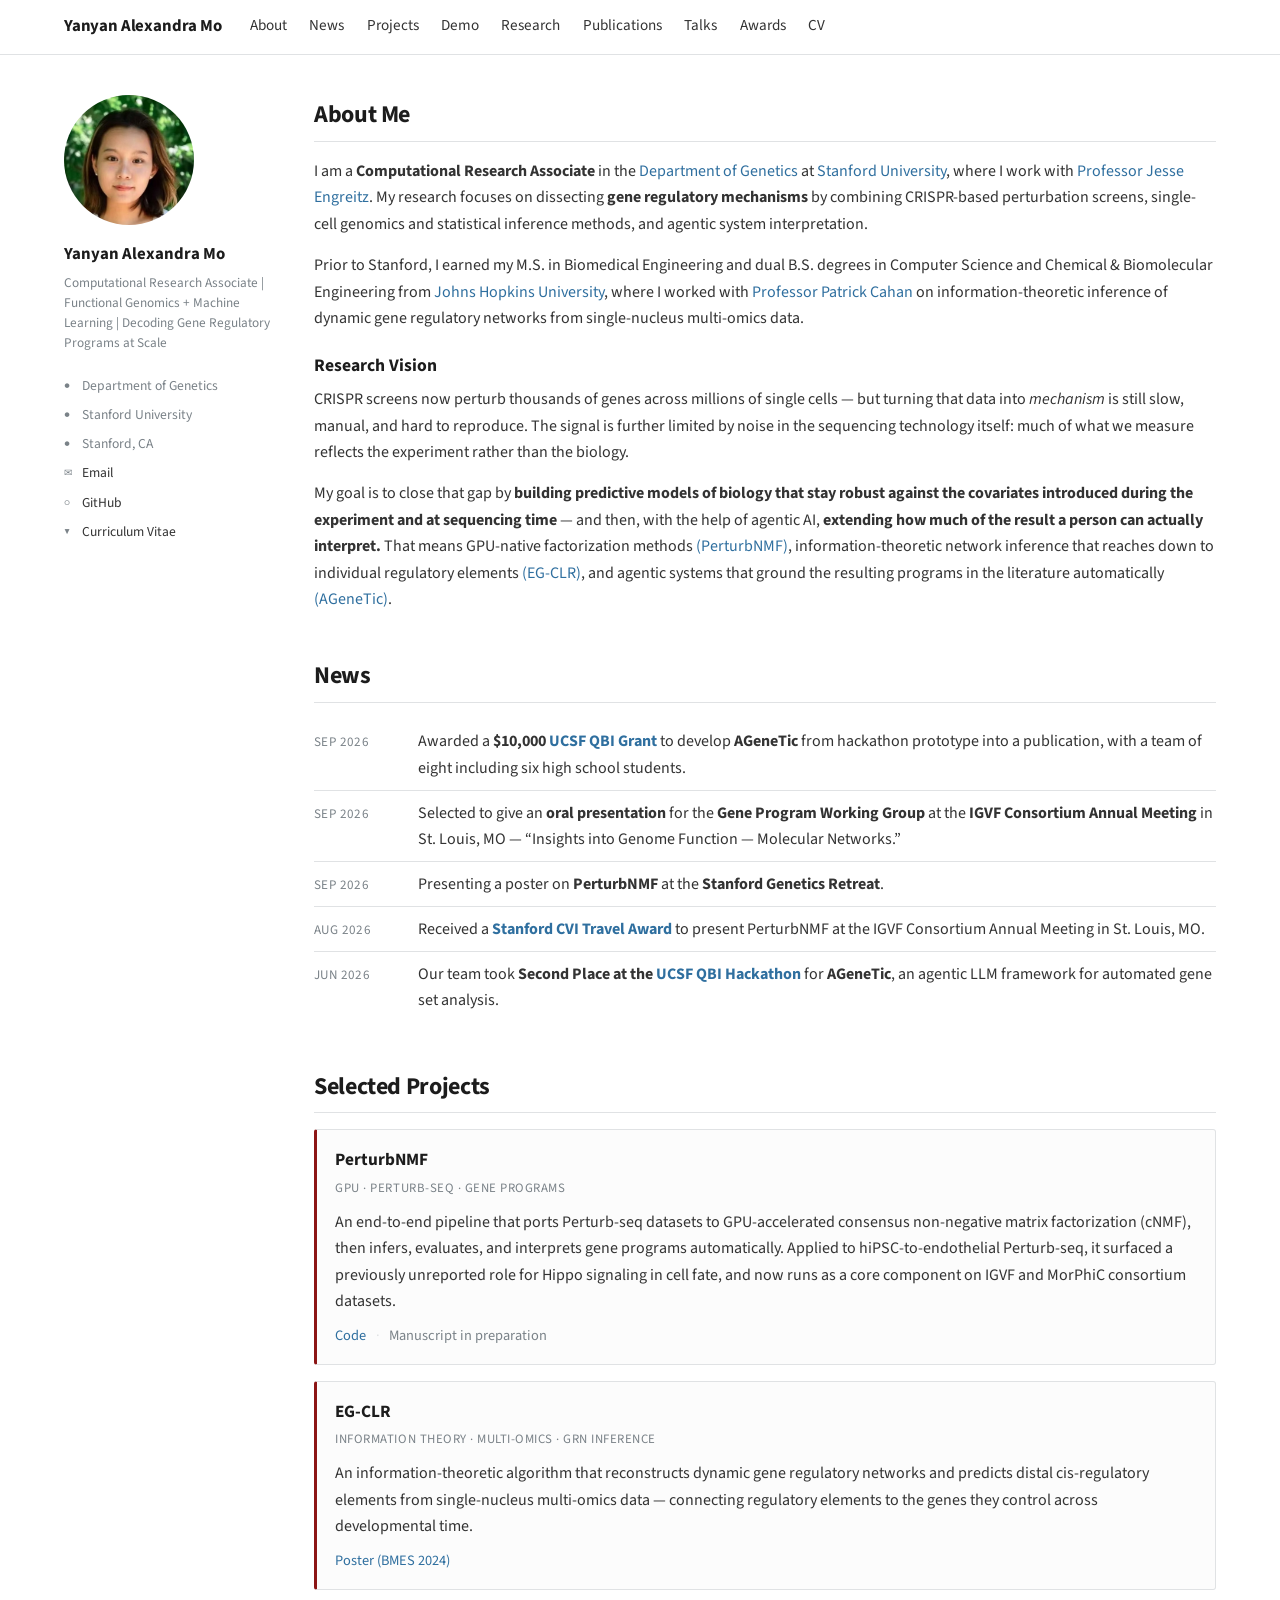
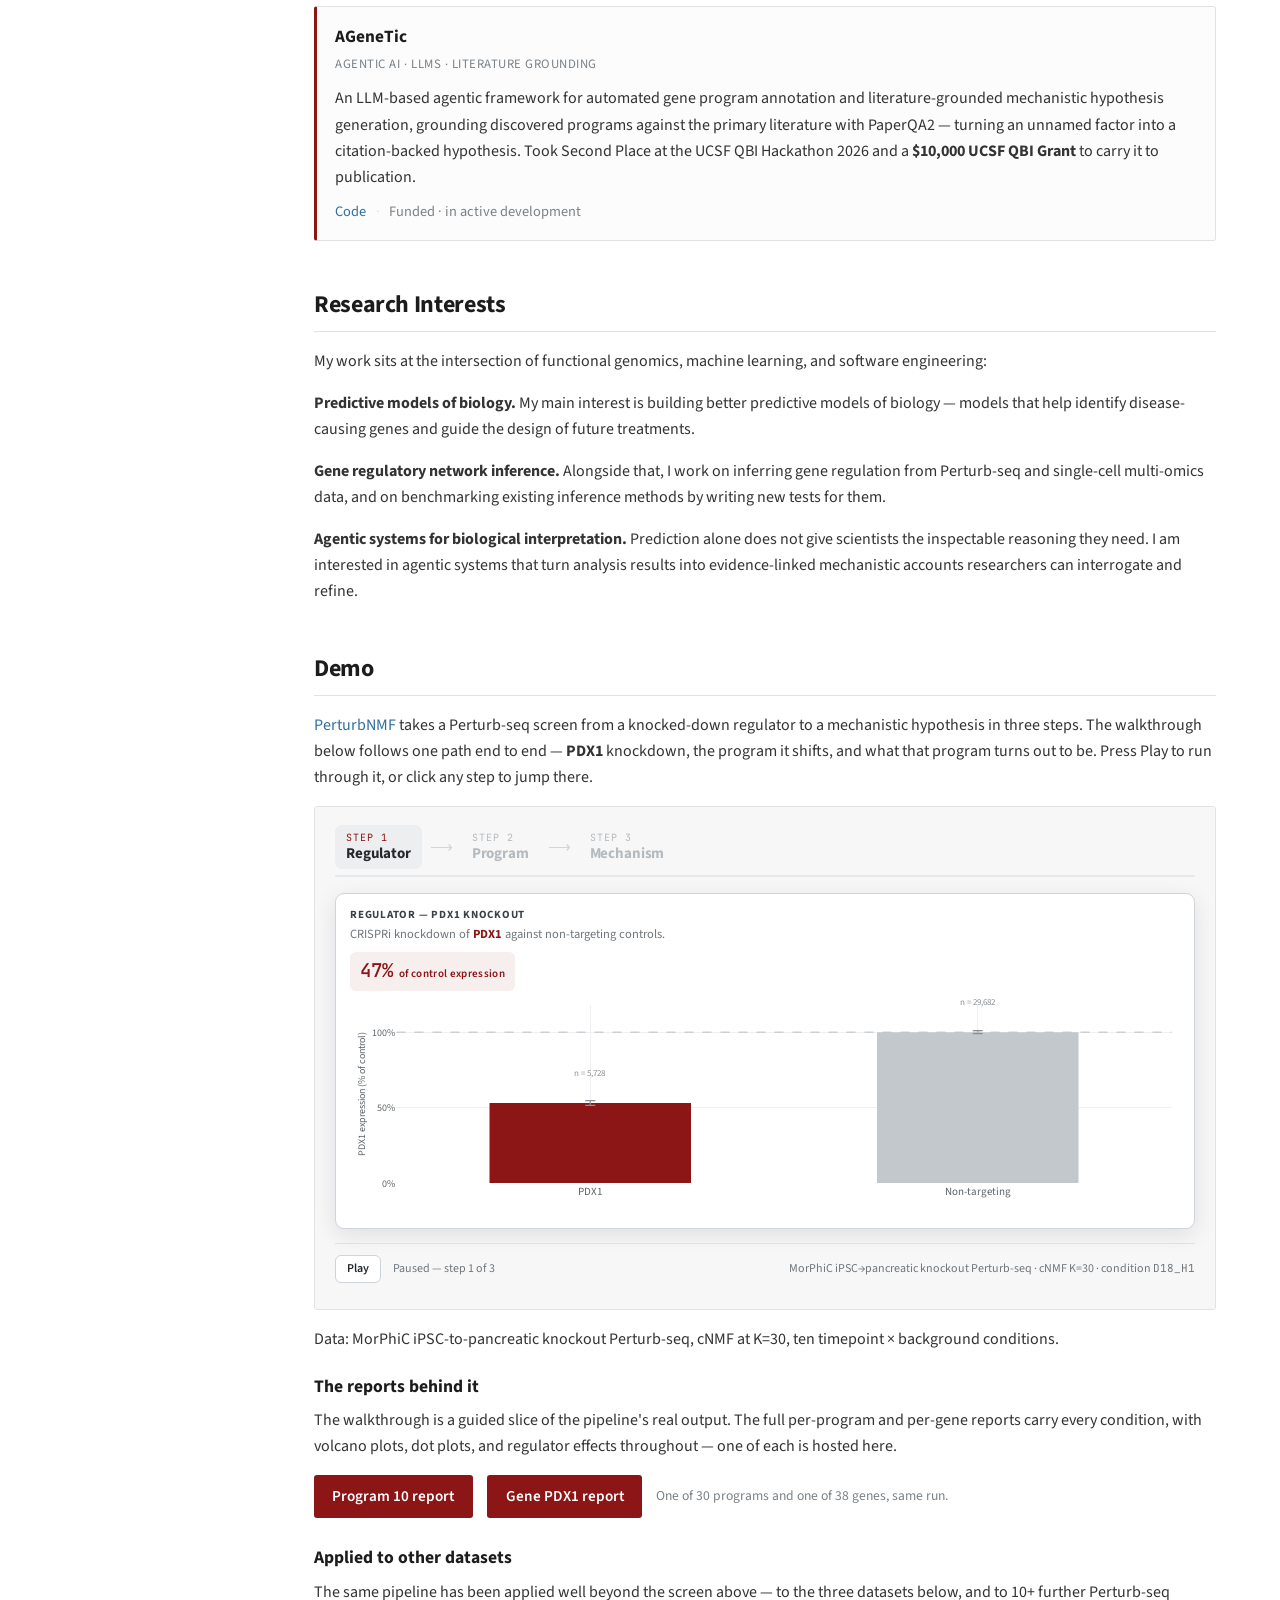
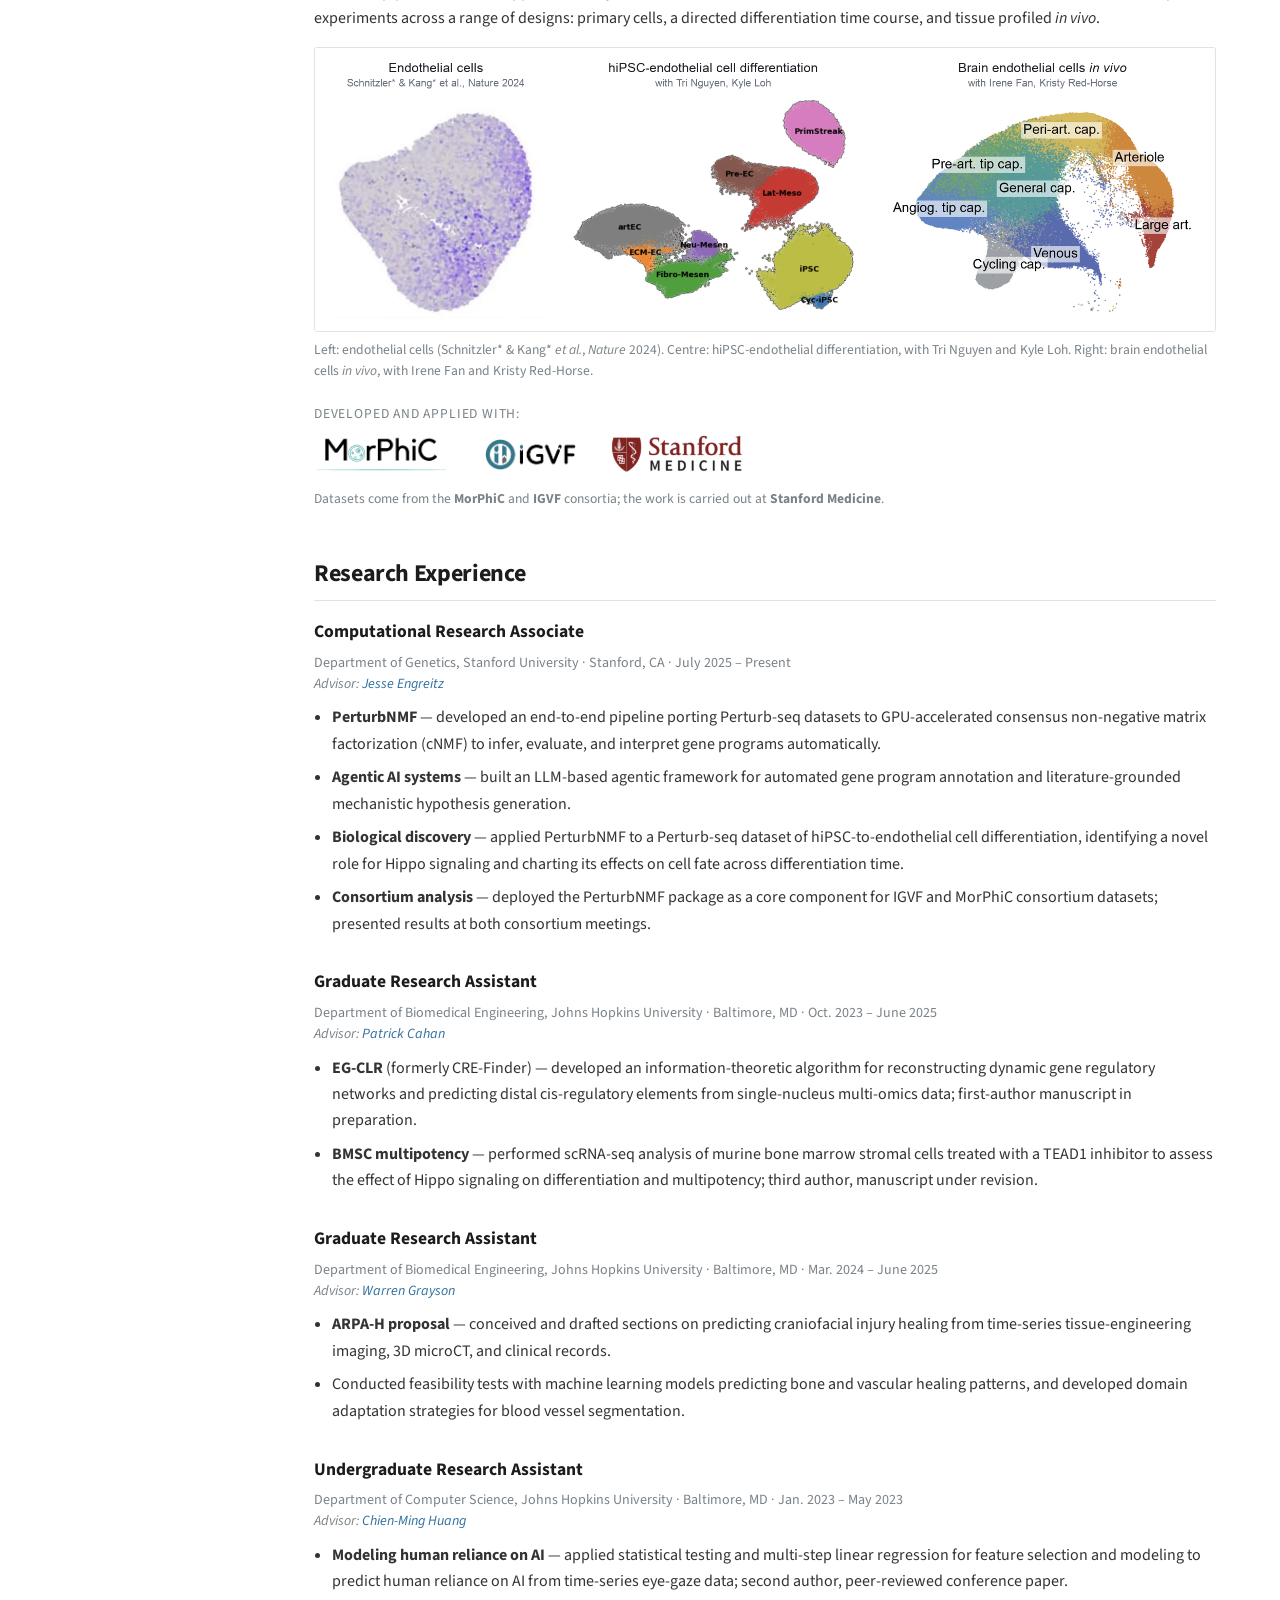
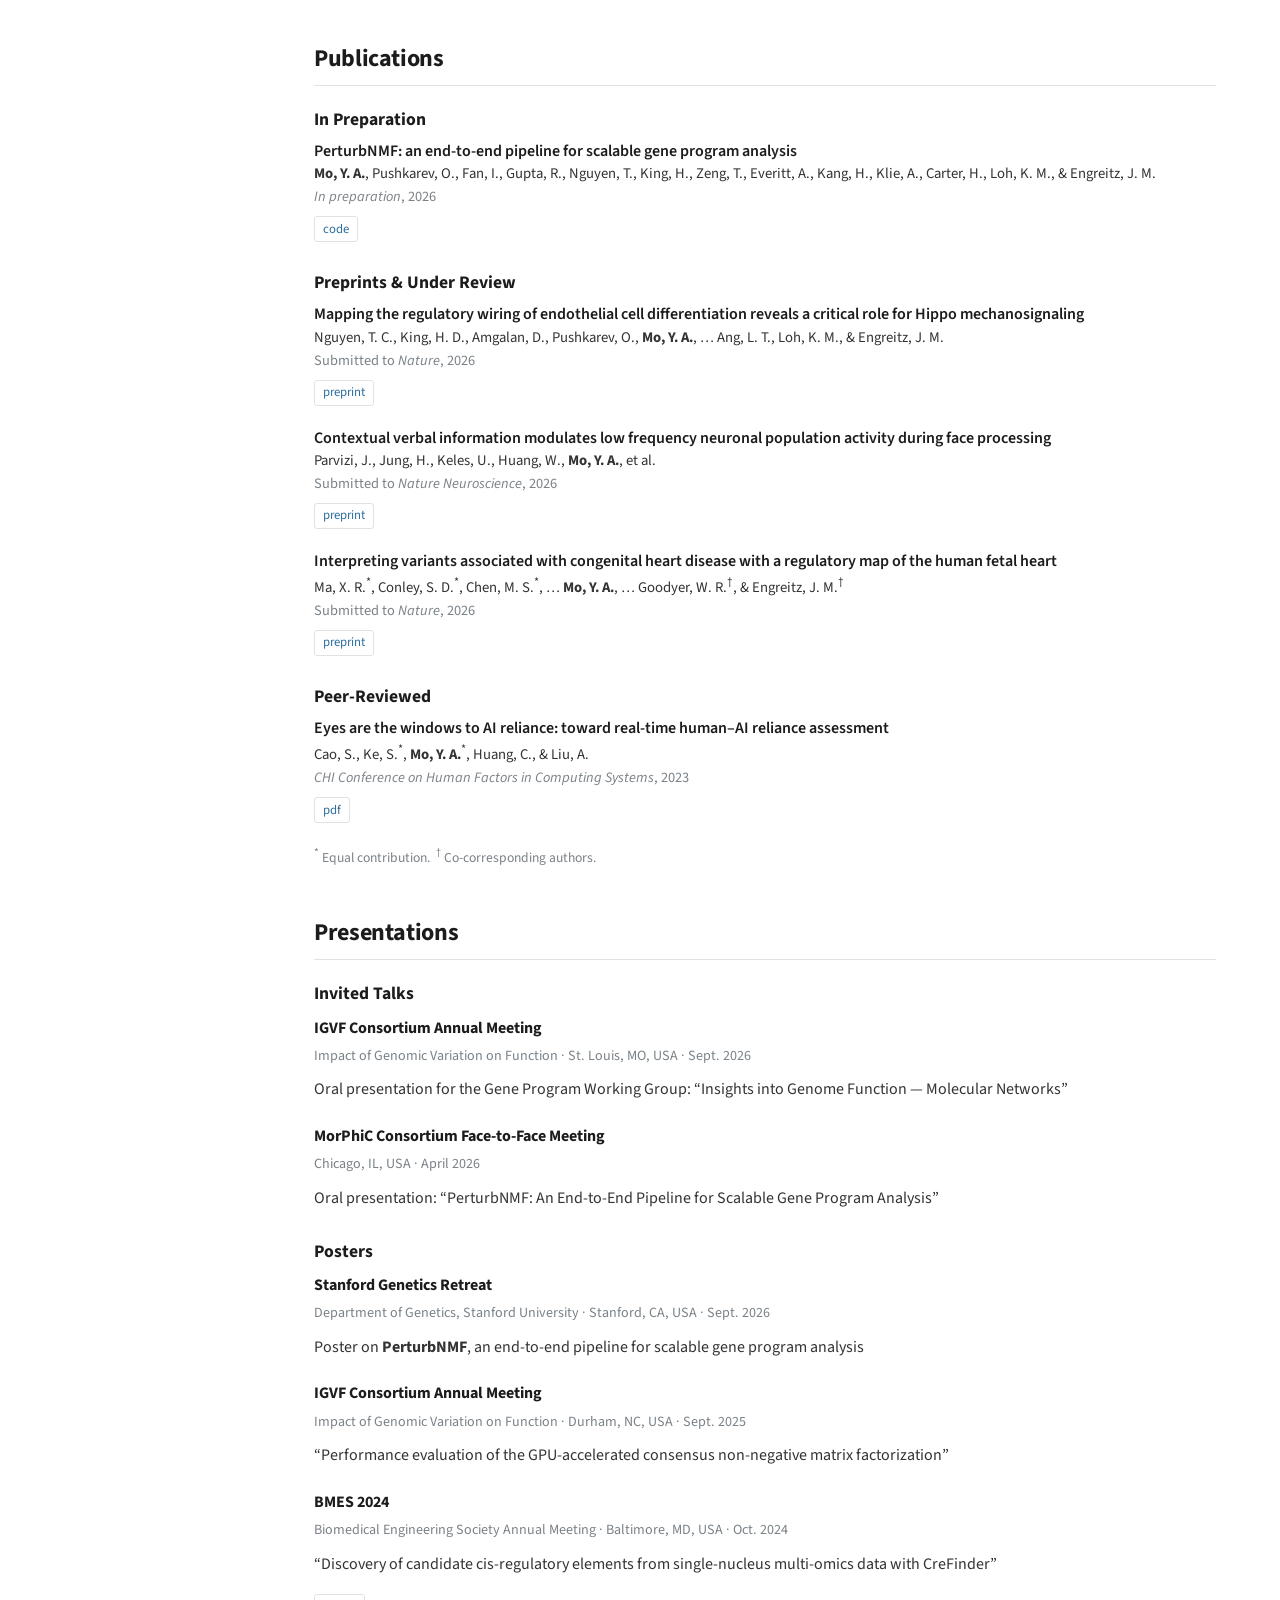
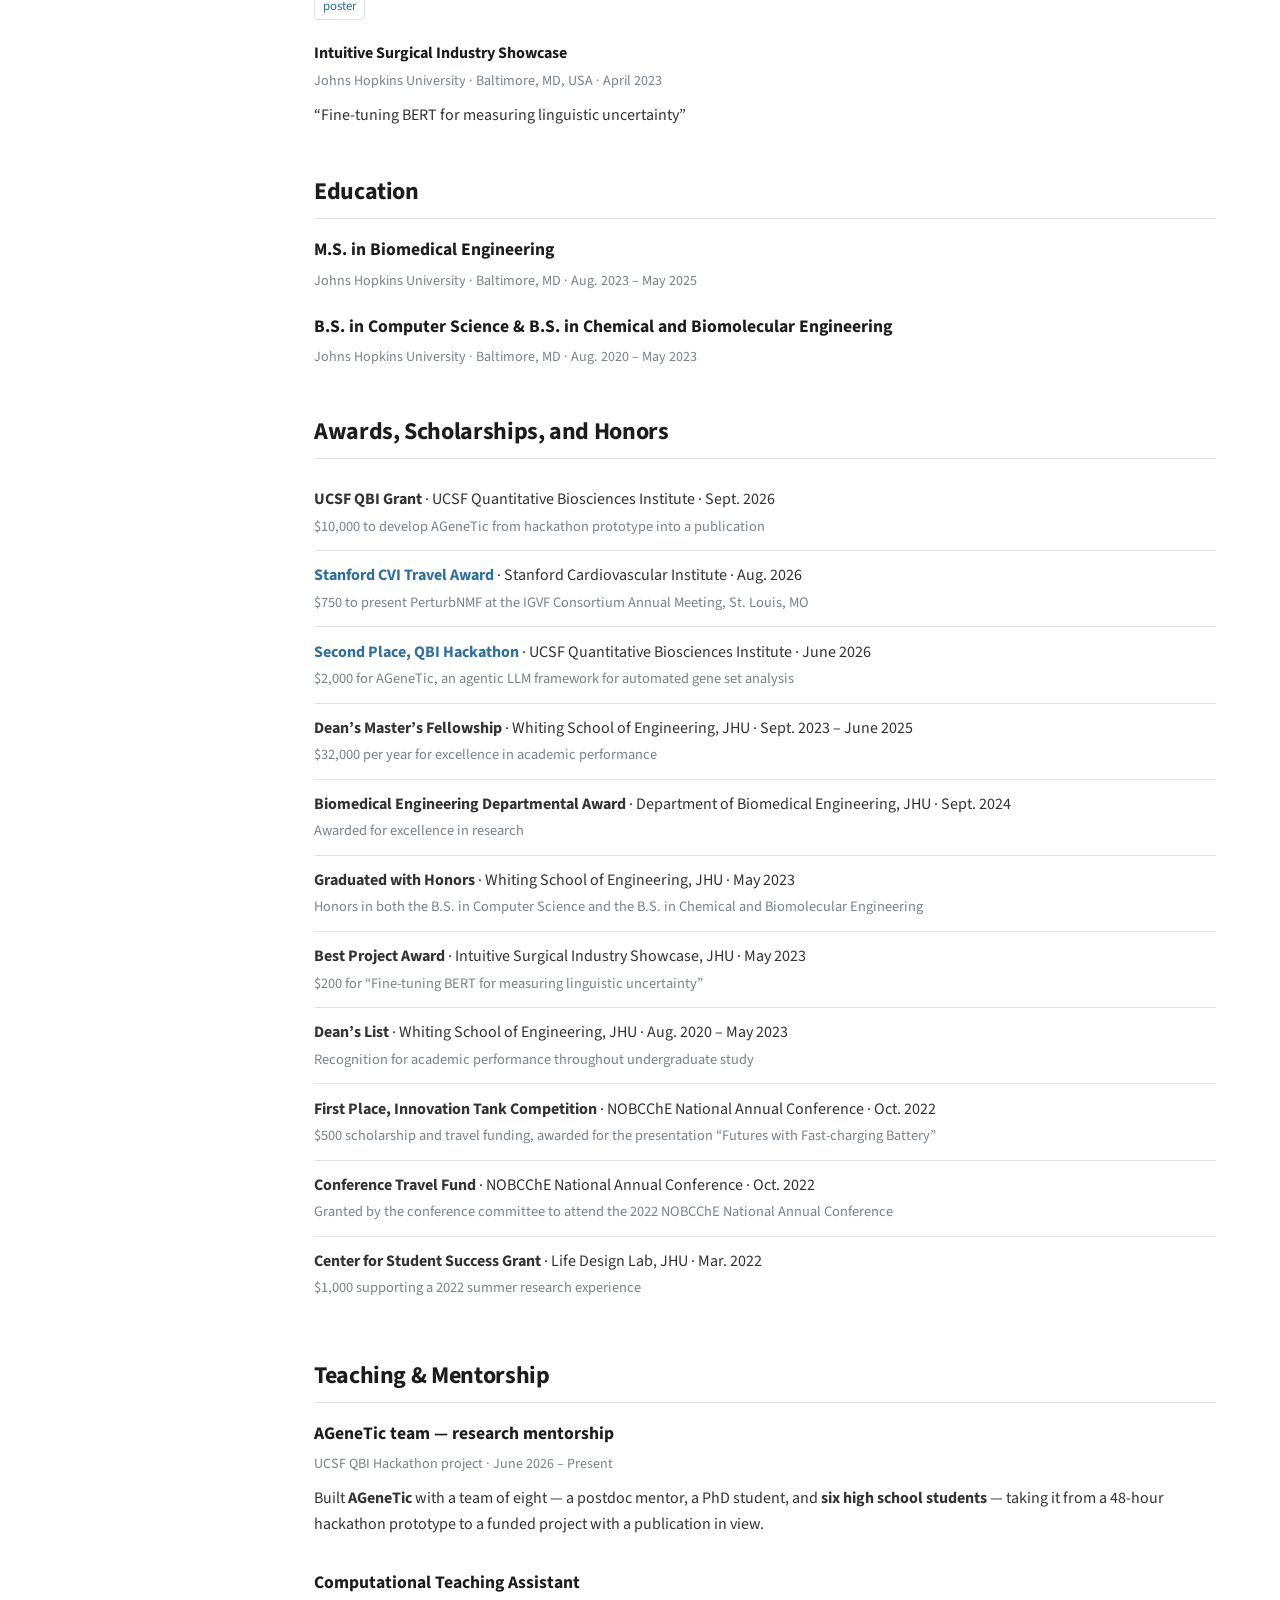
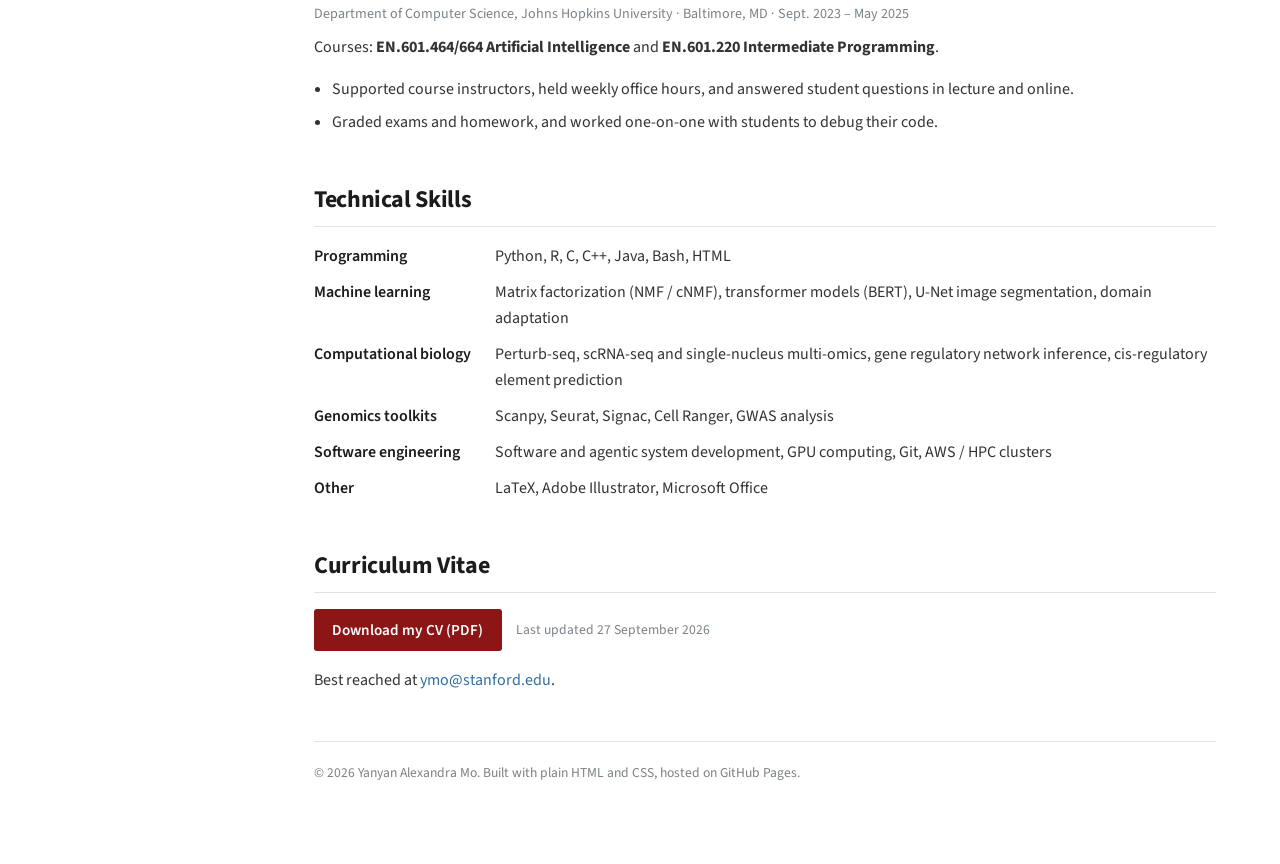
==== commit cc03be94: "Mark the Hippo paper as submitted to Nature Venue line moves from bioRxiv to Submitted to Nature; th" ====
--- a/index.html
+++ b/index.html
@@ -383,7 +383,7 @@
           Nguyen, T. C., King, H. D., Amgalan, D., Pushkarev, O., <strong>Mo, Y. A.</strong>,
           &hellip; Ang, L. T., Loh, K. M., &amp; Engreitz, J. M.
         </p>
-        <p class="pub-venue"><em>bioRxiv</em>, 2026</p>
+        <p class="pub-venue">Submitted to <em>Nature</em>, 2026</p>
         <p class="pub-links">
           <a href="https://www.biorxiv.org/content/10.64898/2026.11.04.763740v1" target="_blank" rel="noopener">preprint</a>
         </p>
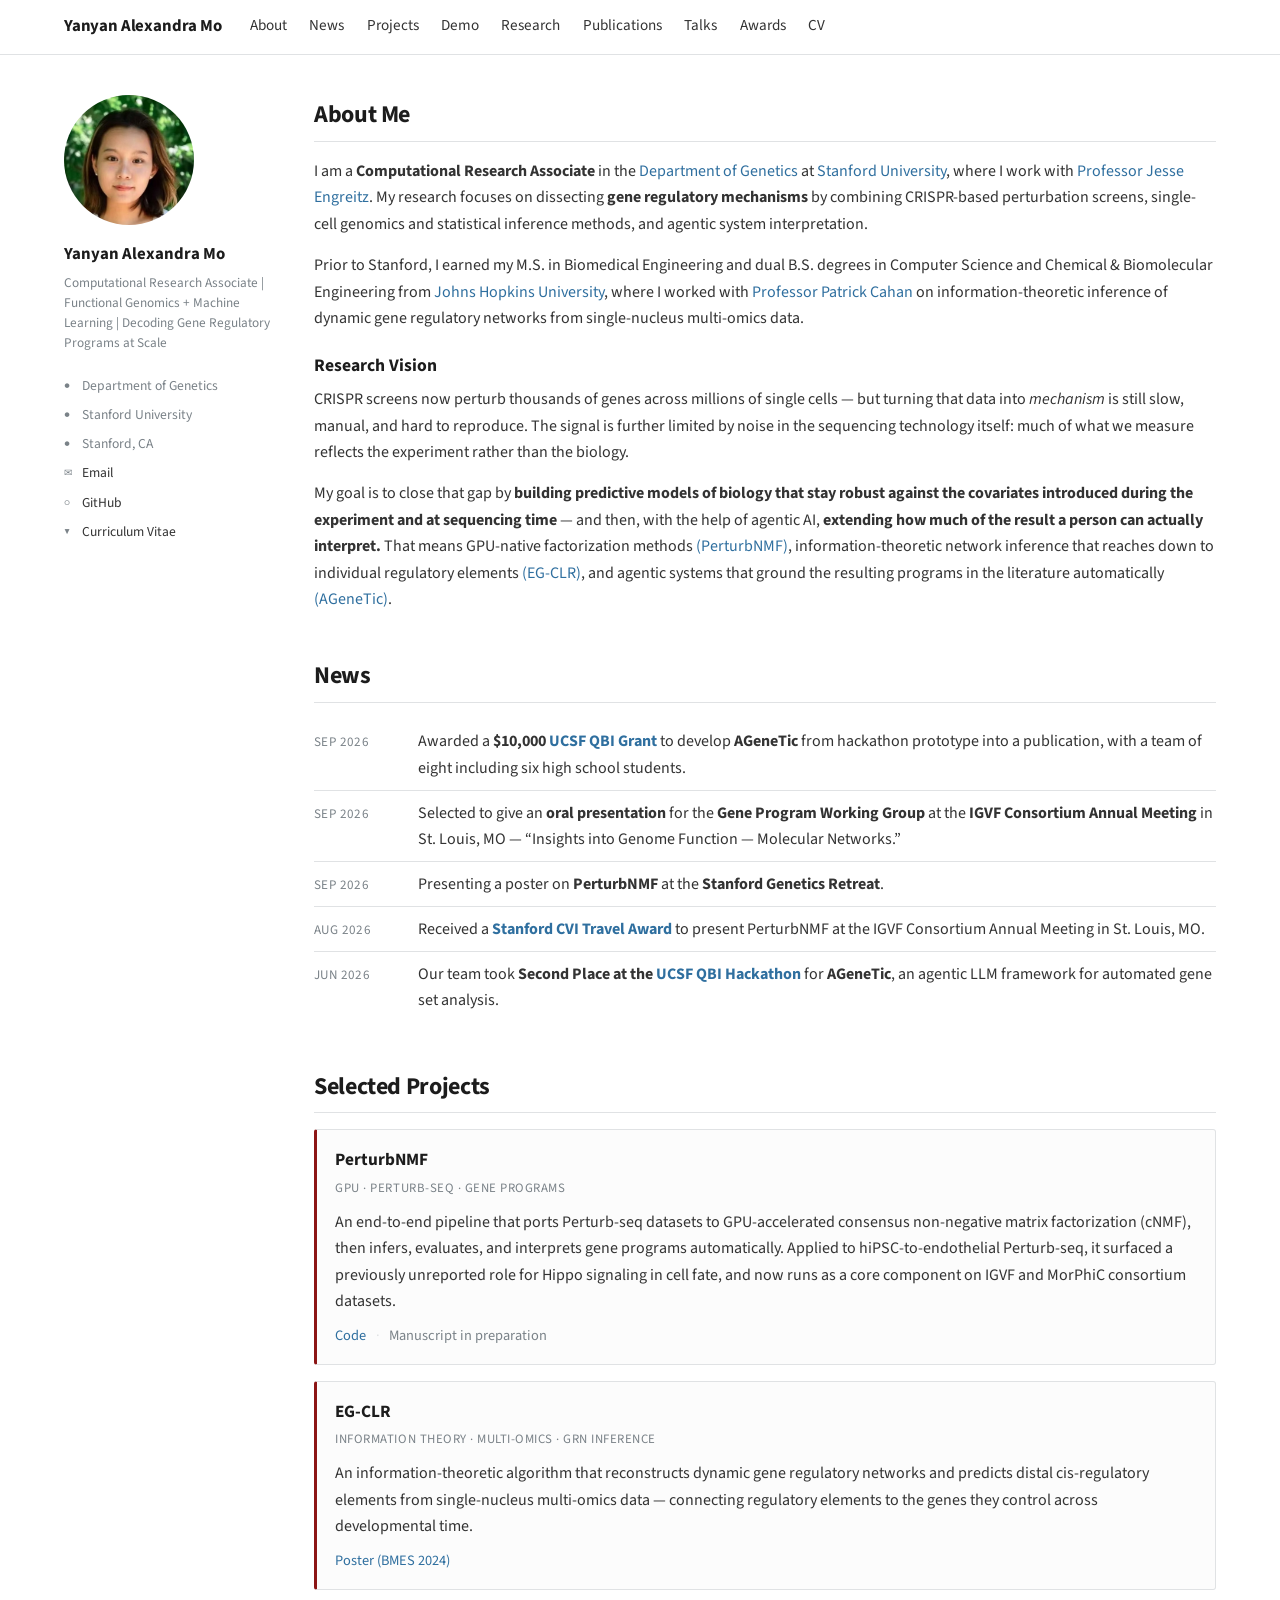
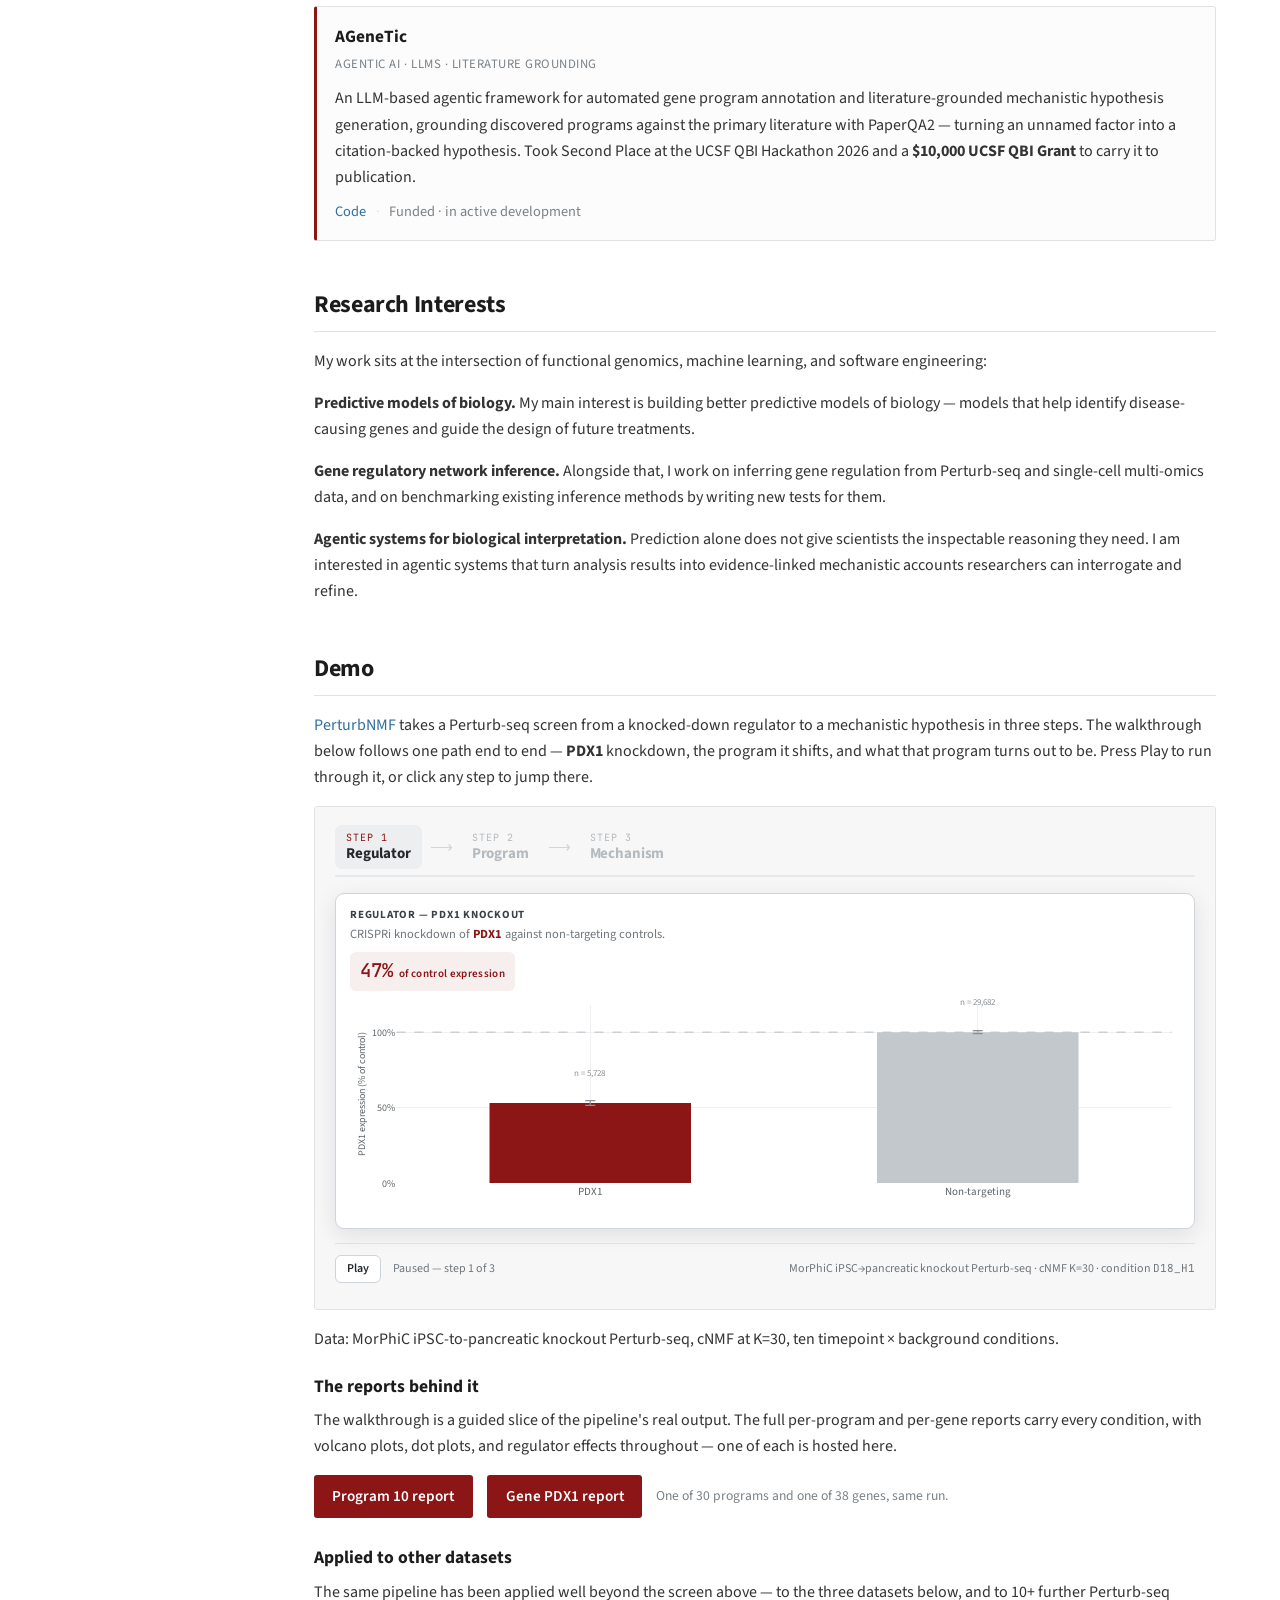
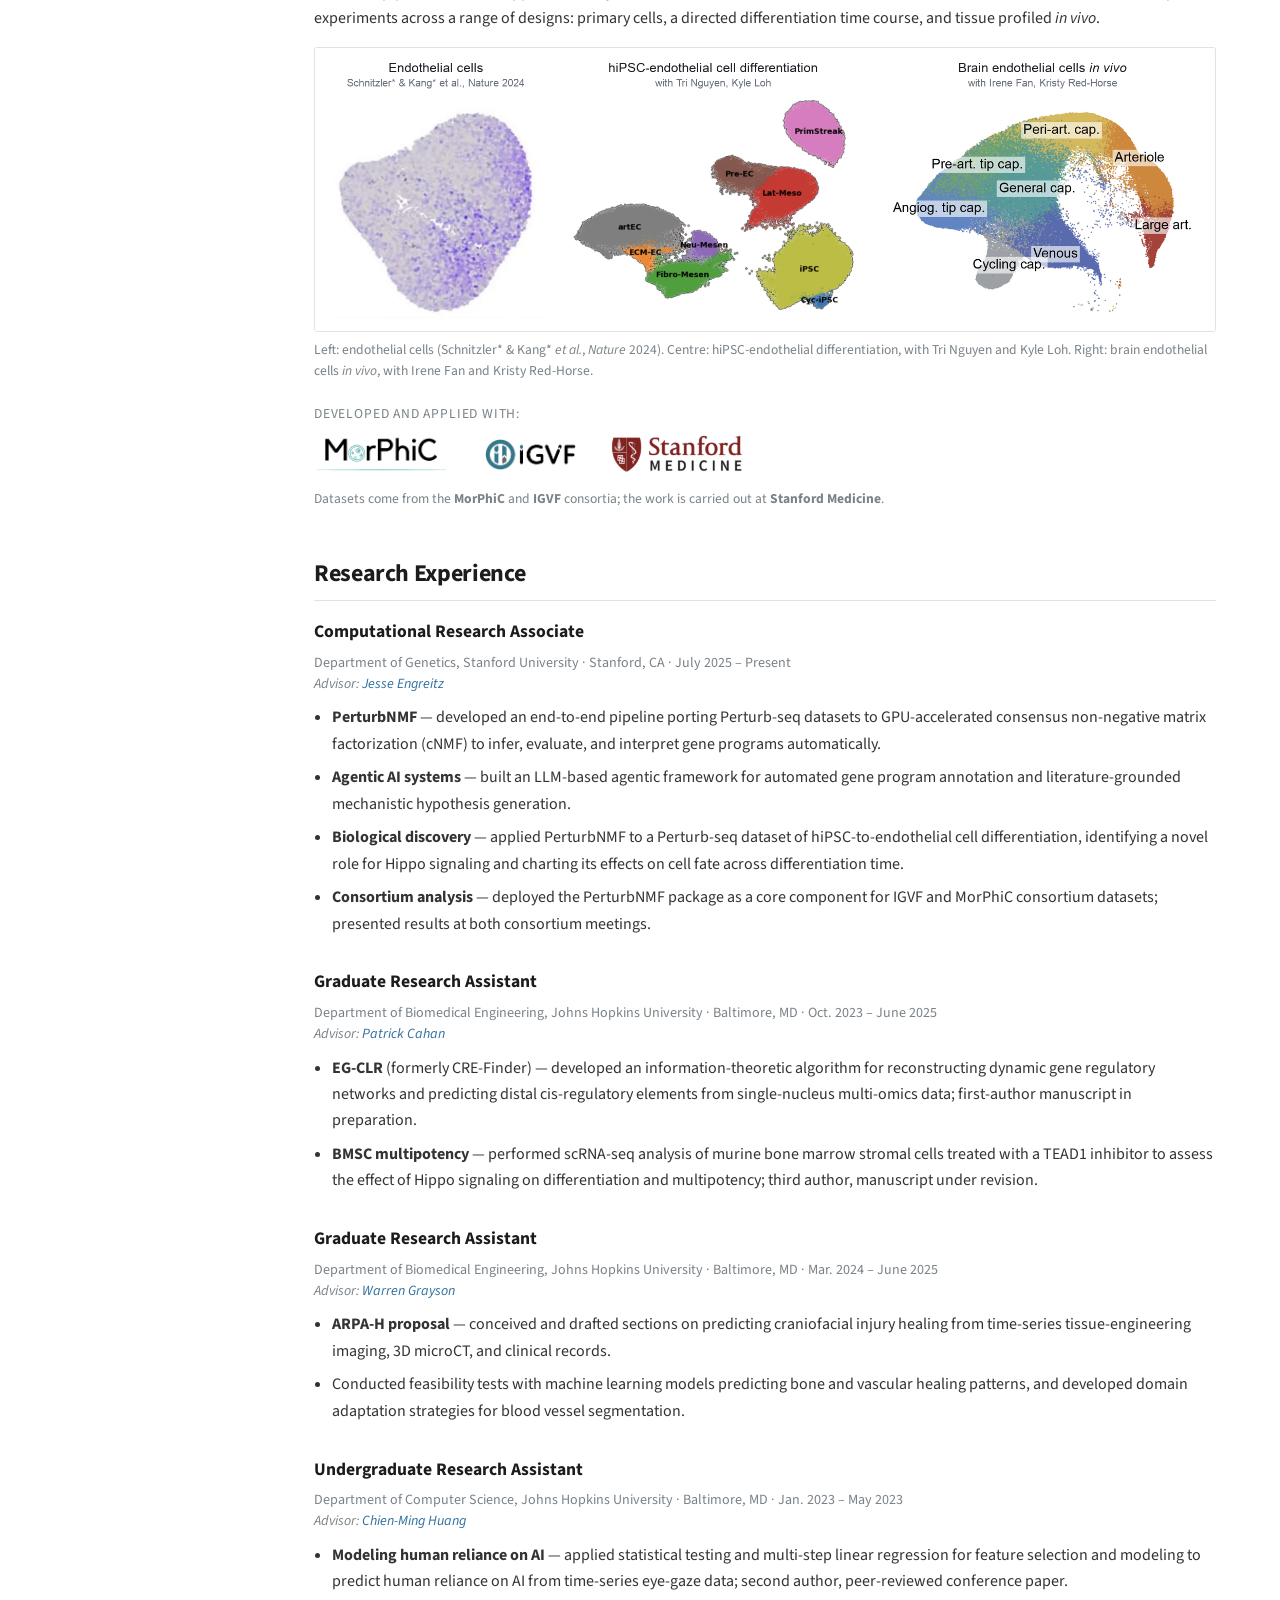
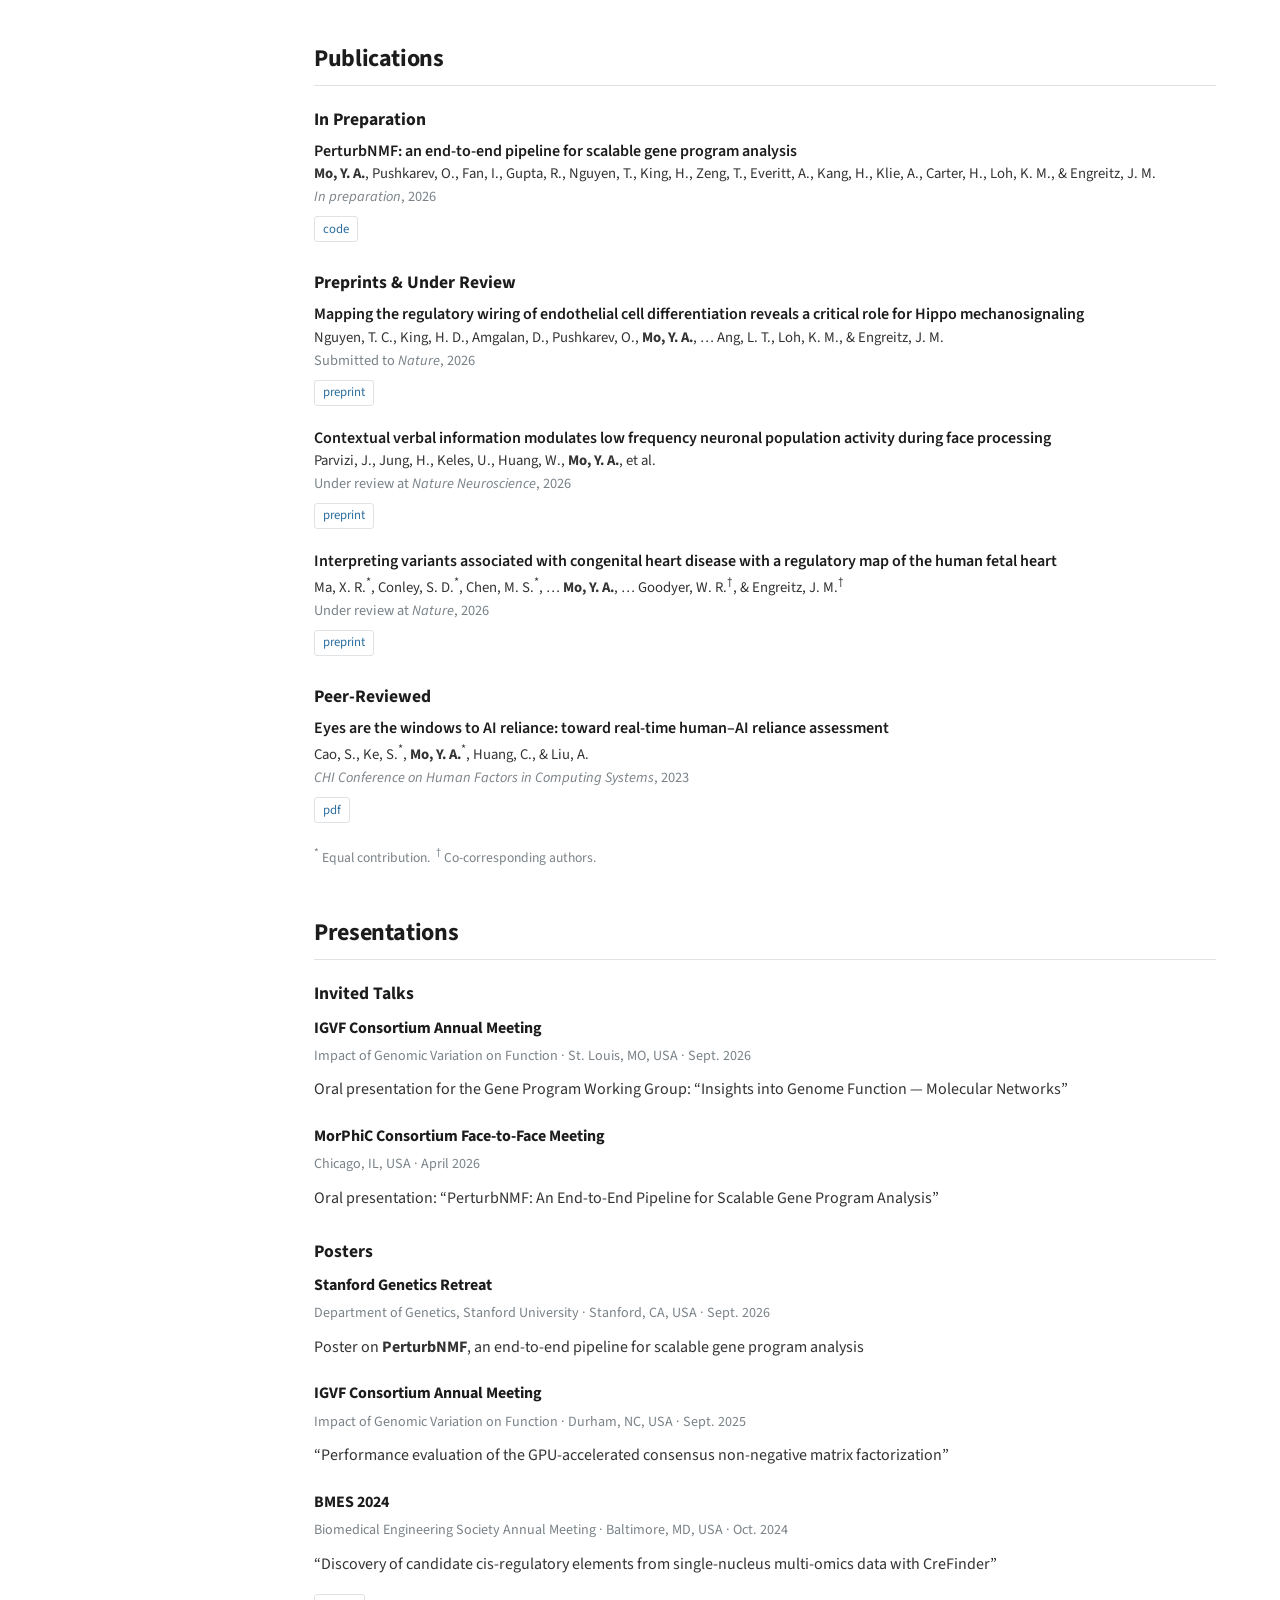
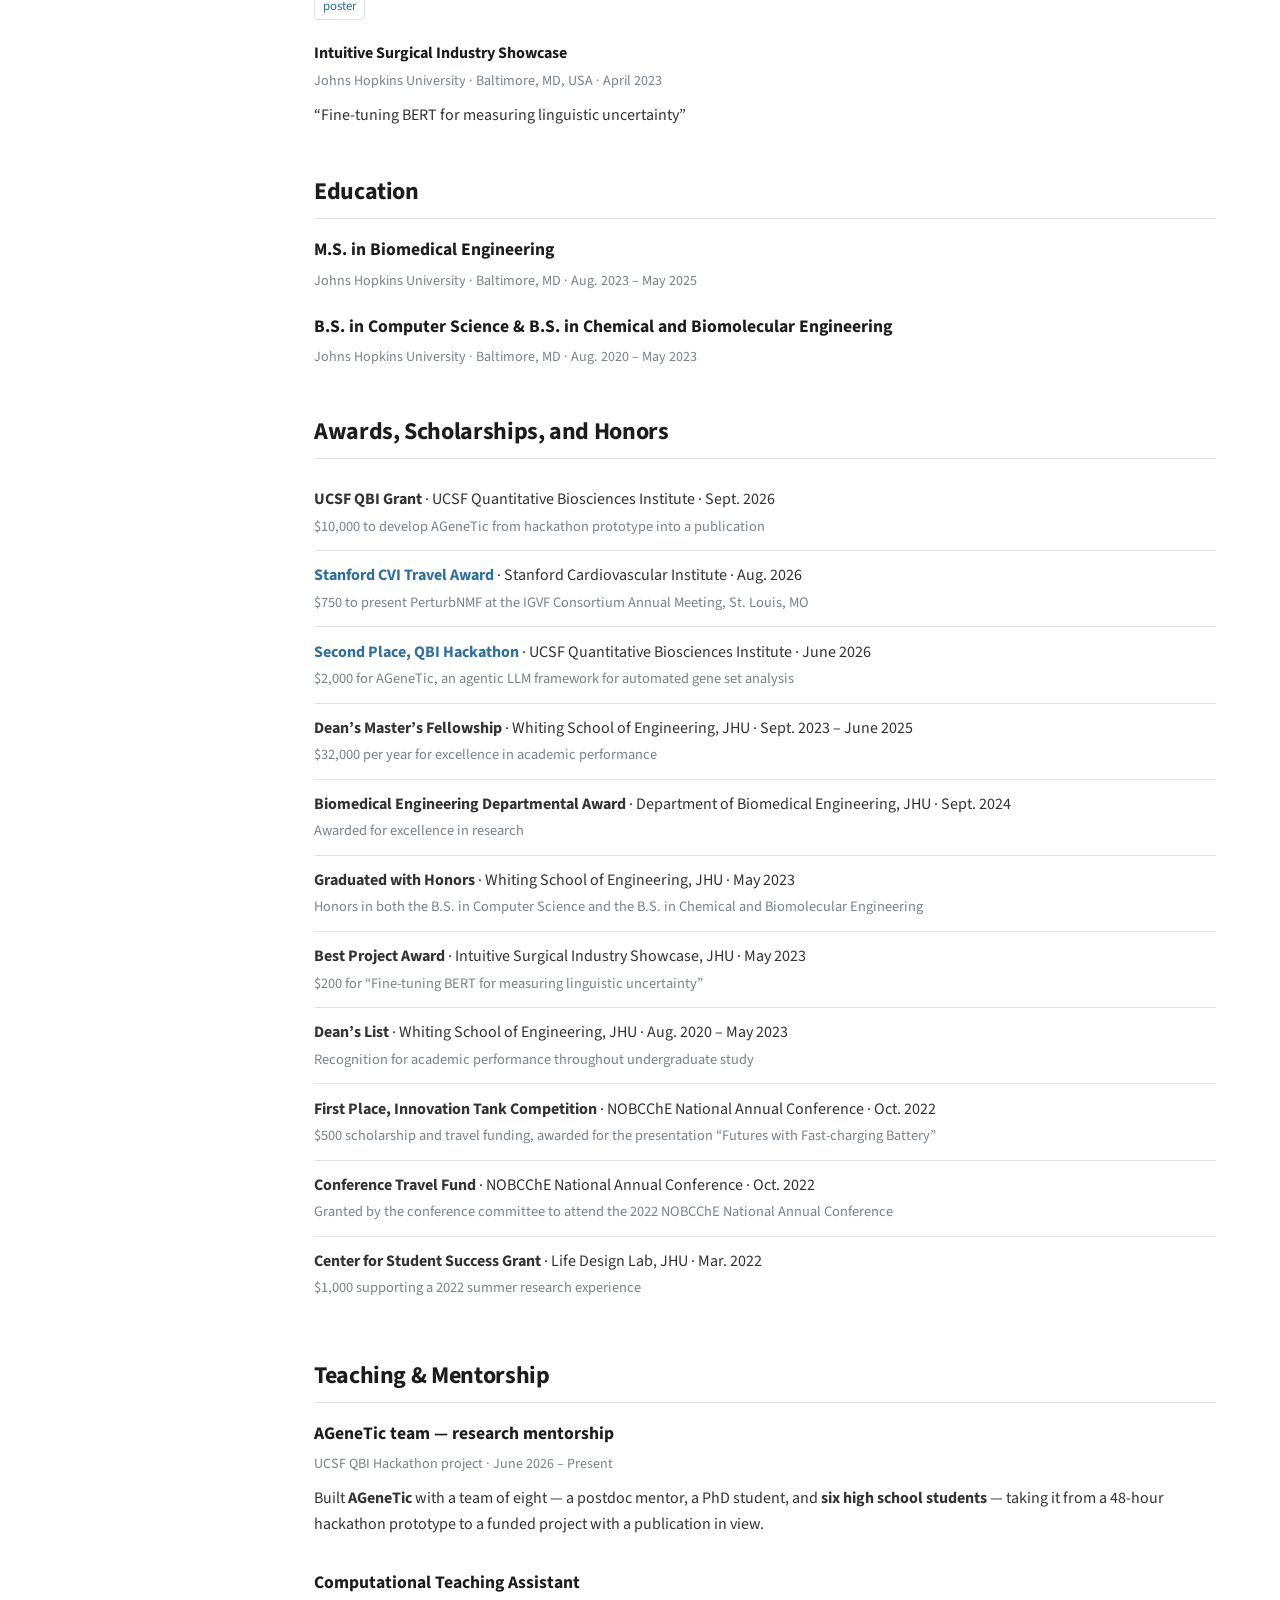
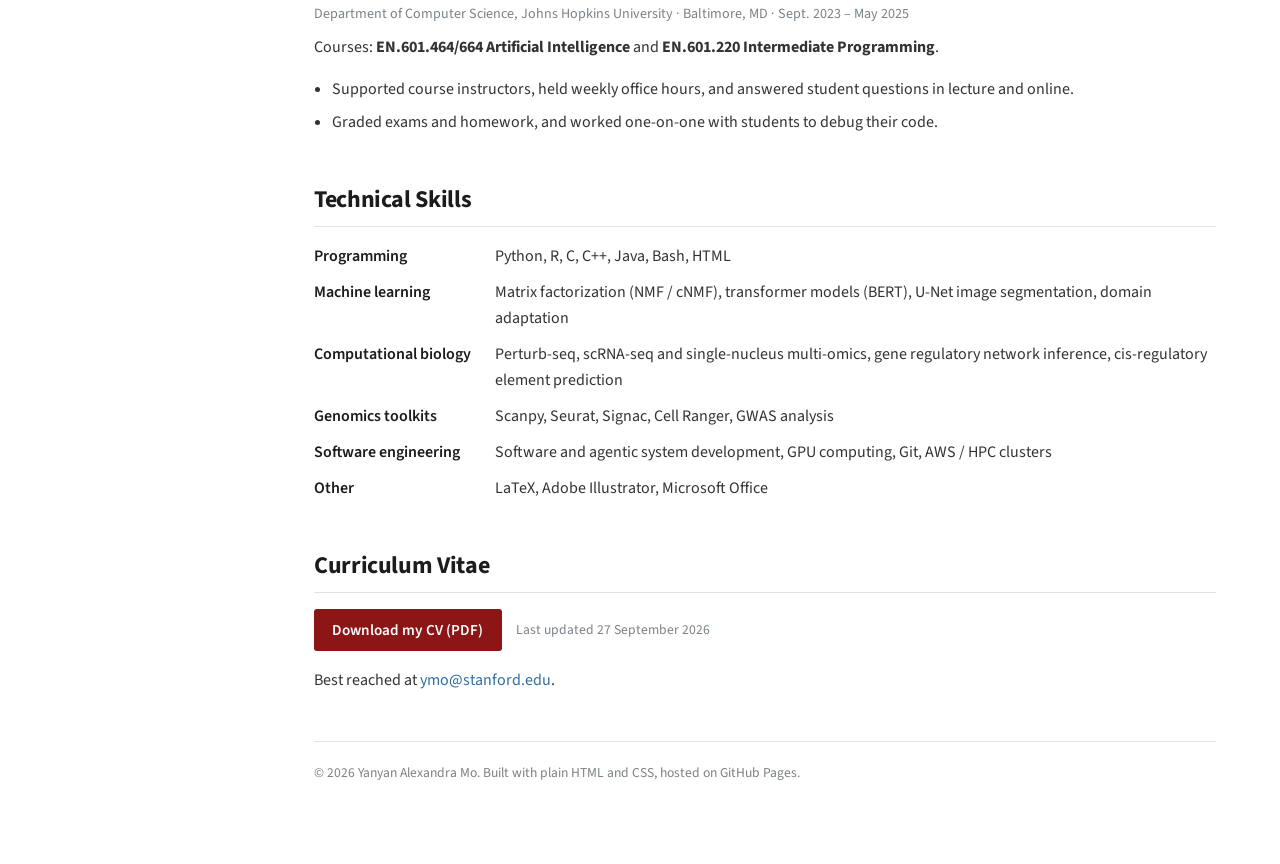
==== commit 97395f6d: "Mark two papers as under review The face-processing and fetal-heart papers have gone out for review;" ====
--- a/index.html
+++ b/index.html
@@ -395,7 +395,7 @@
         <p class="pub-authors">
           Parvizi, J., Jung, H., Keles, U., Huang, W., <strong>Mo, Y. A.</strong>, et al.
         </p>
-        <p class="pub-venue">Submitted to <em>Nature Neuroscience</em>, 2026</p>
+        <p class="pub-venue">Under review at <em>Nature Neuroscience</em>, 2026</p>
         <p class="pub-links">
           <a href="https://doi.org/10.21203/rs.3.rs-11380728/v1" target="_blank" rel="noopener">preprint</a>
         </p>
@@ -409,7 +409,7 @@
           <strong>Mo, Y. A.</strong>, &hellip; Goodyer, W. R.<sup>&dagger;</sup>,
           &amp; Engreitz, J. M.<sup>&dagger;</sup>
         </p>
-        <p class="pub-venue">Submitted to <em>Nature</em>, 2026</p>
+        <p class="pub-venue">Under review at <em>Nature</em>, 2026</p>
         <p class="pub-links">
           <a href="https://www.medrxiv.org/content/10.1101/2024.11.20.24317557v3" target="_blank" rel="noopener">preprint</a>
         </p>
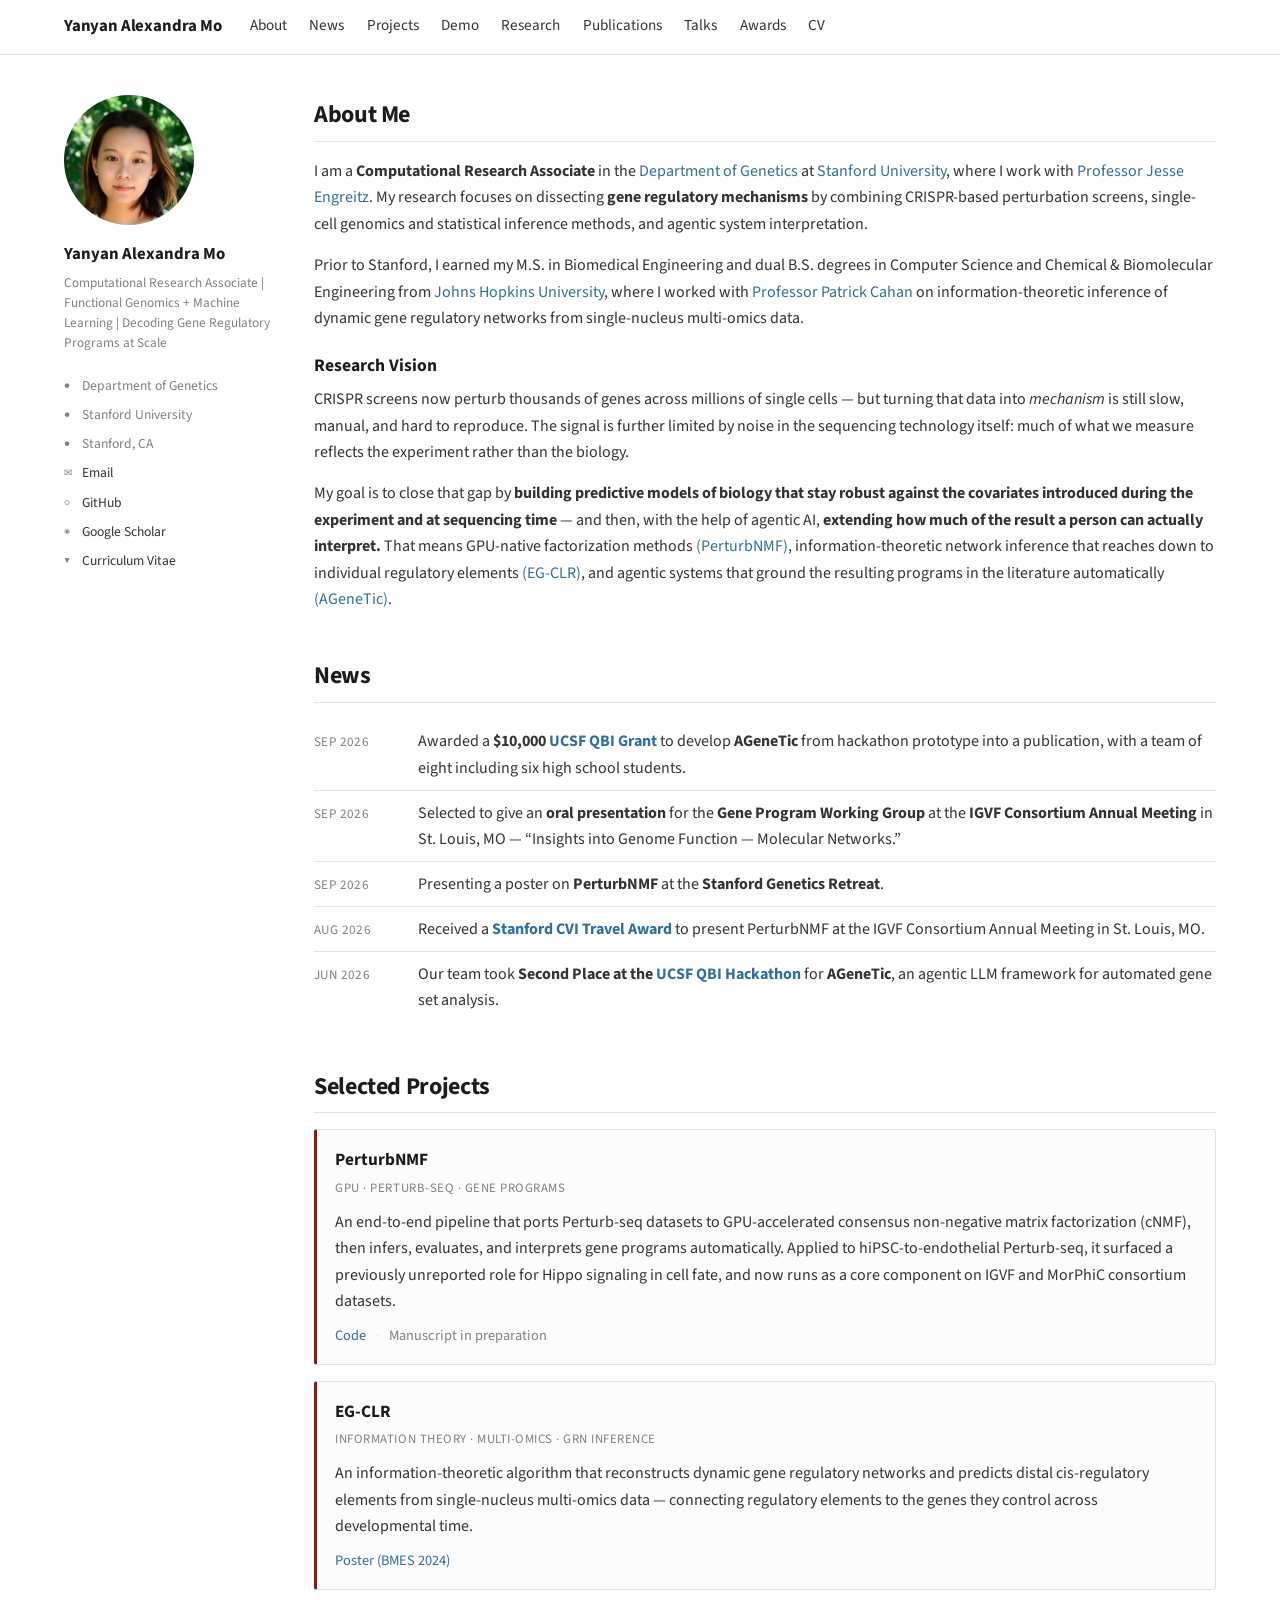
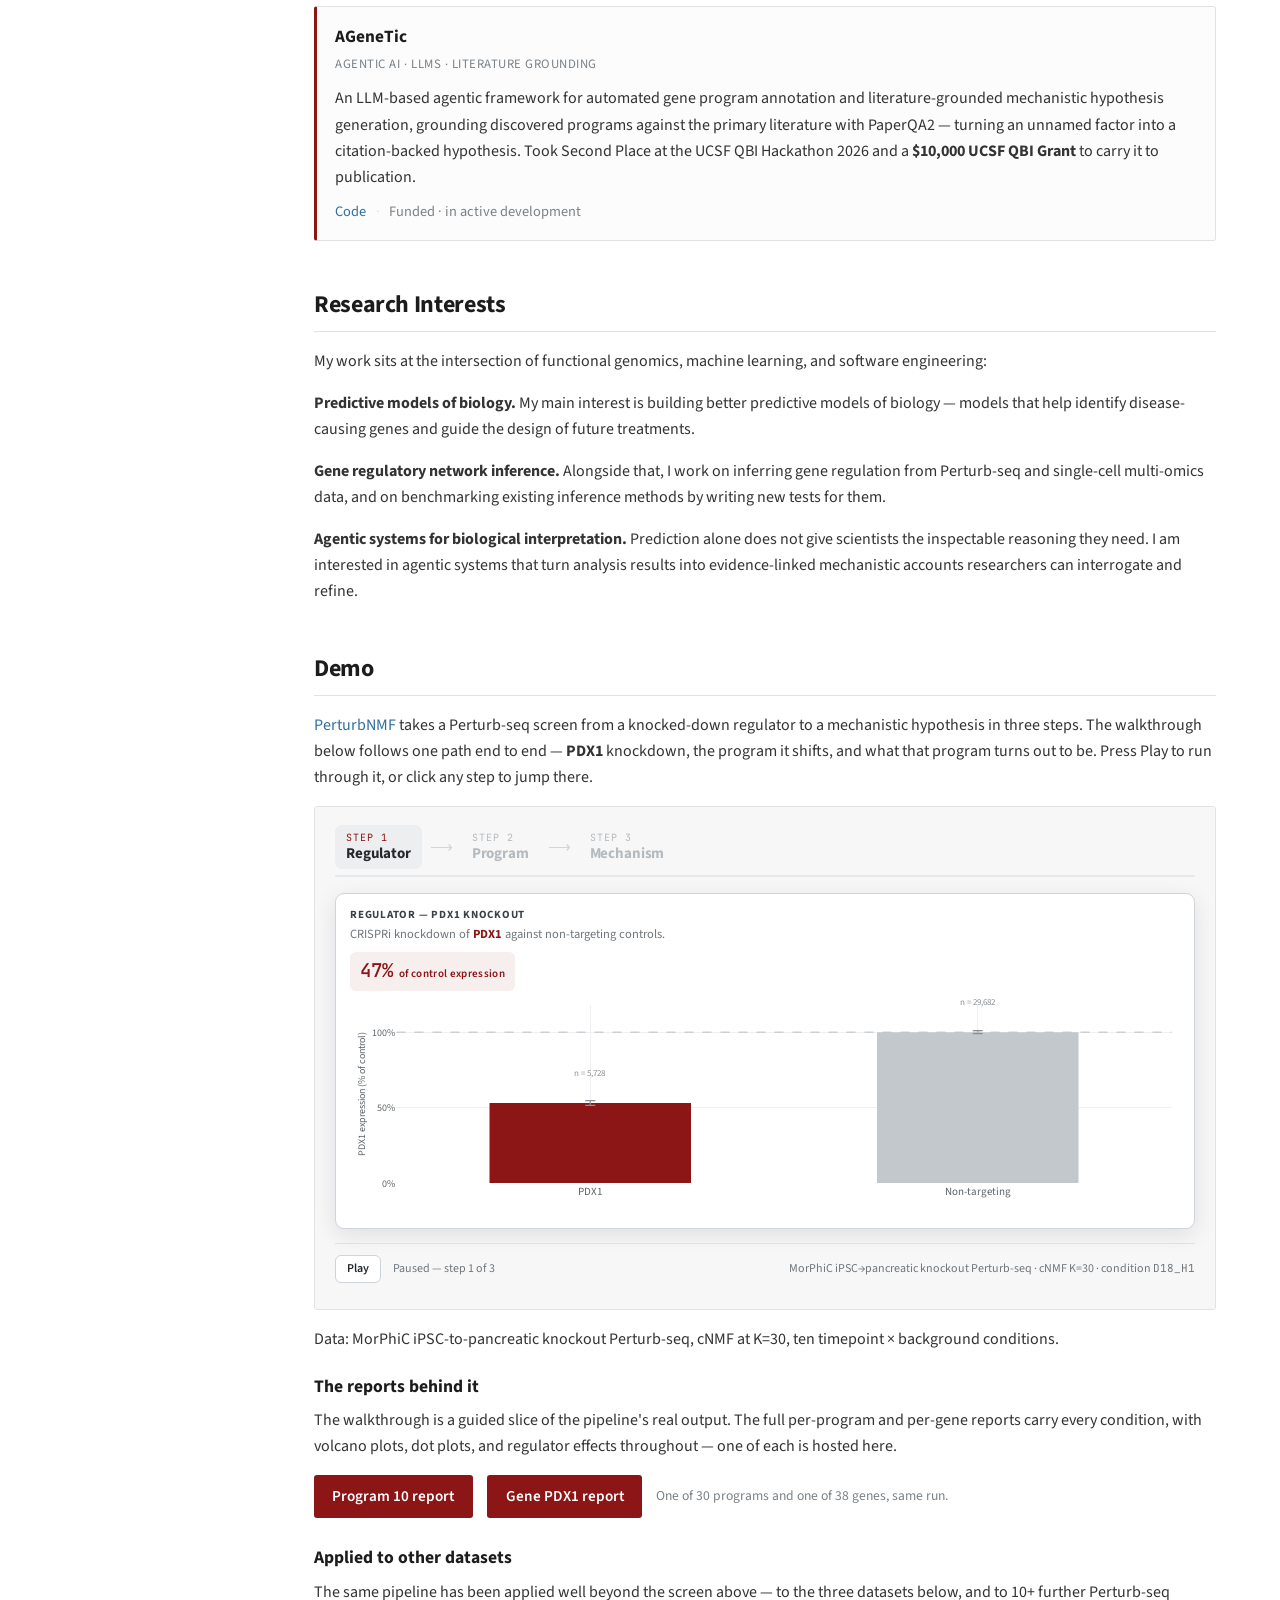
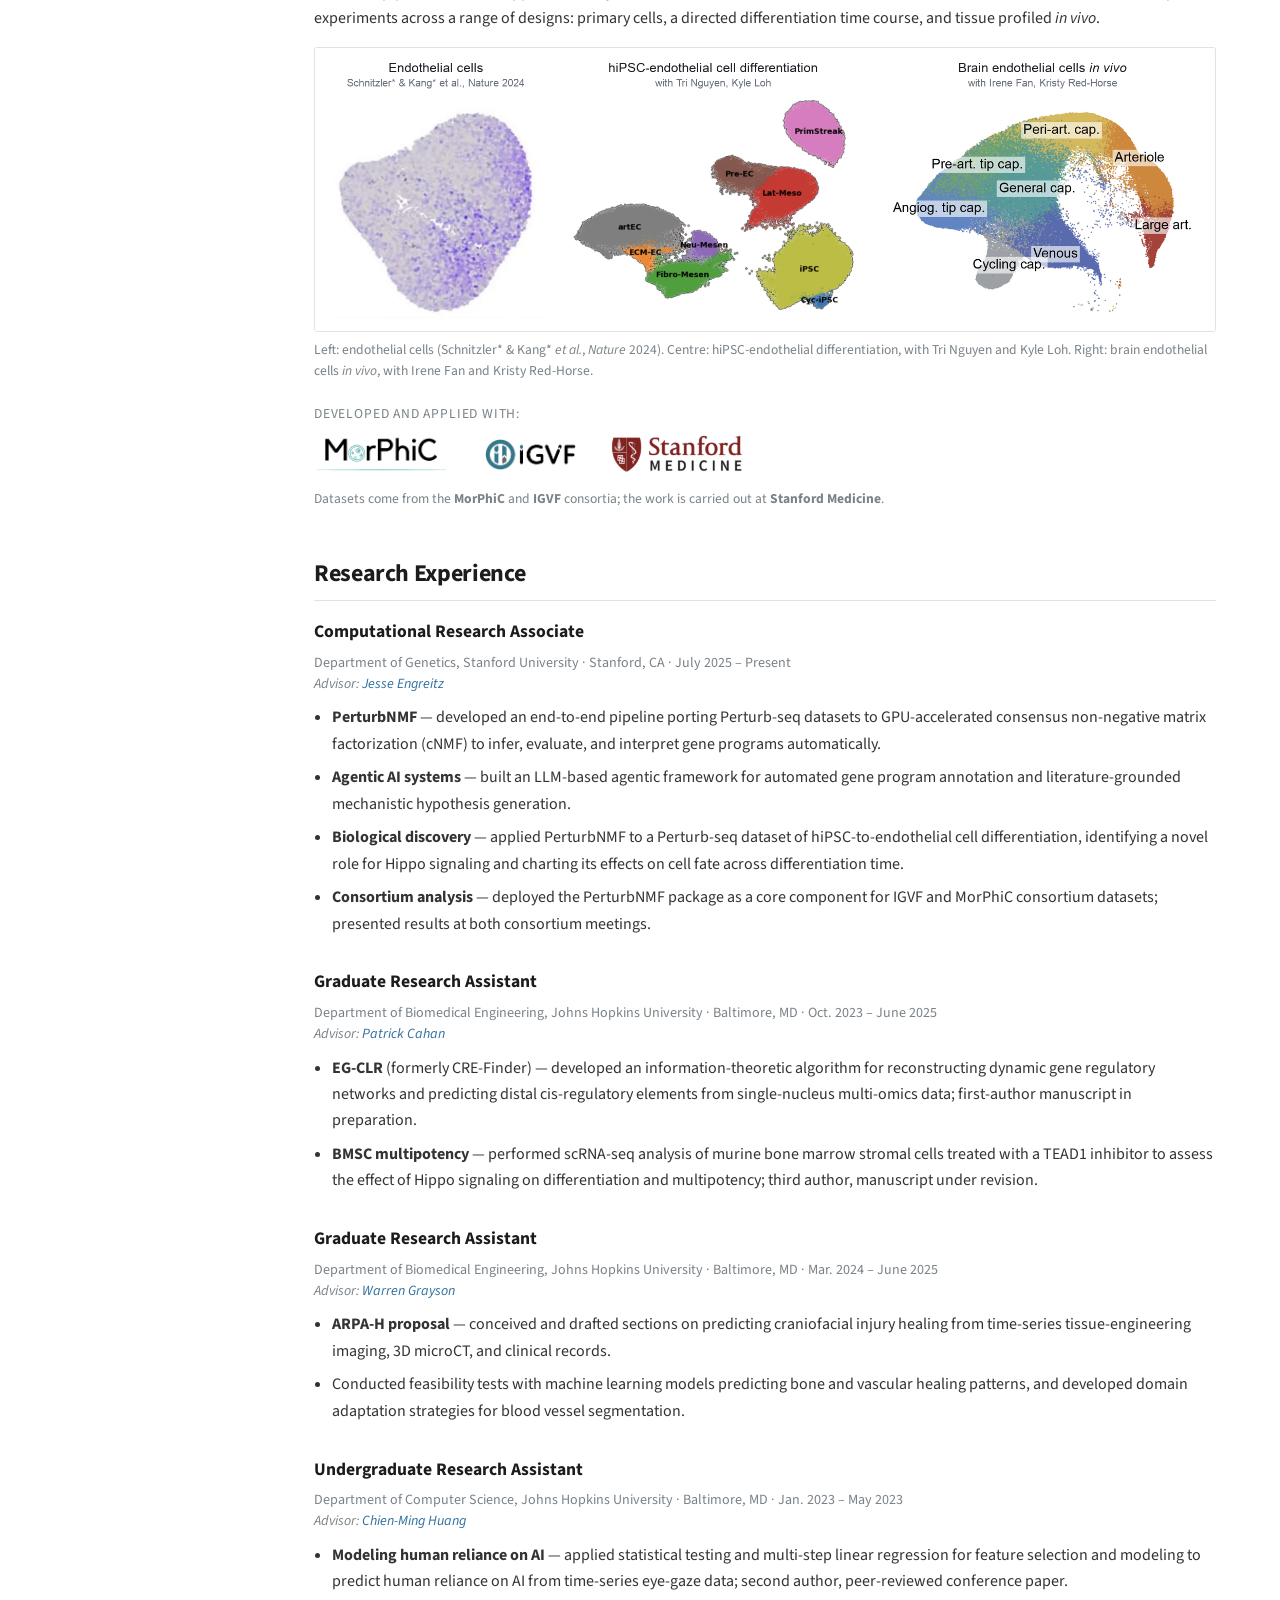
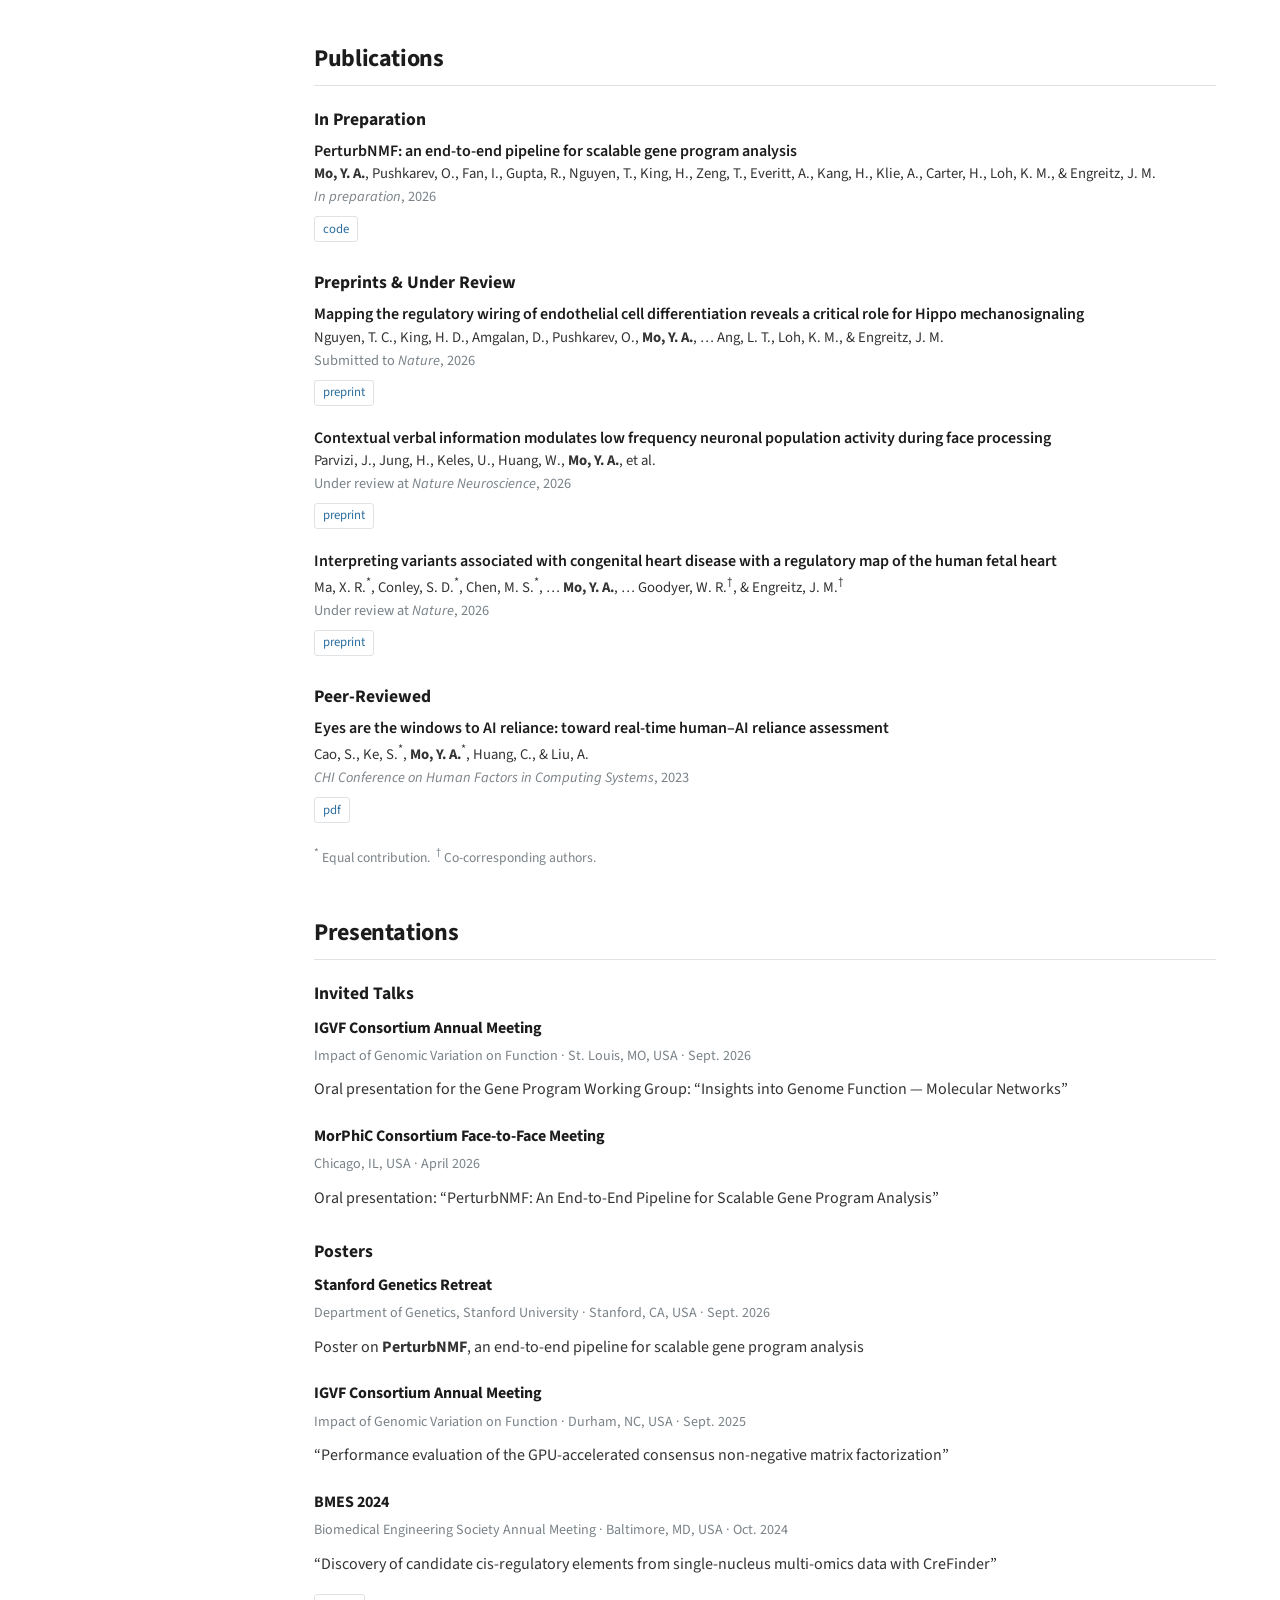
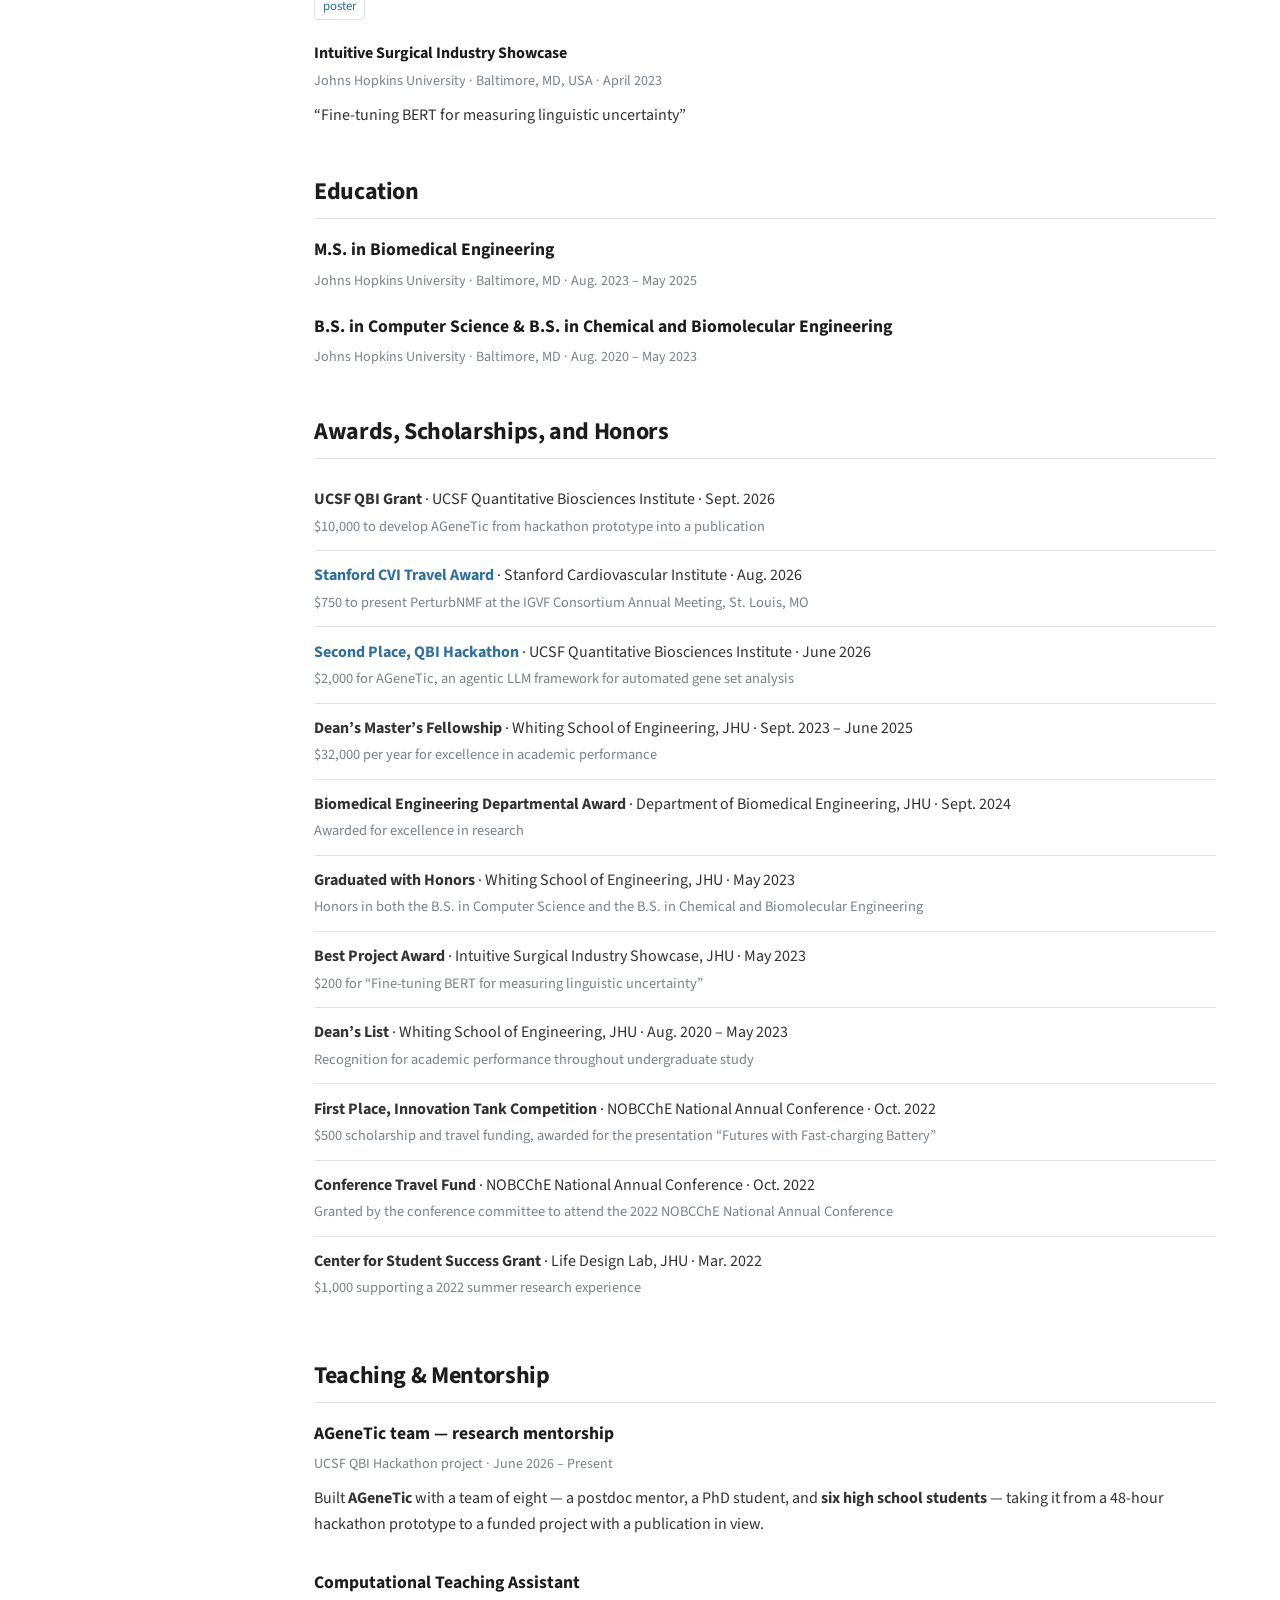
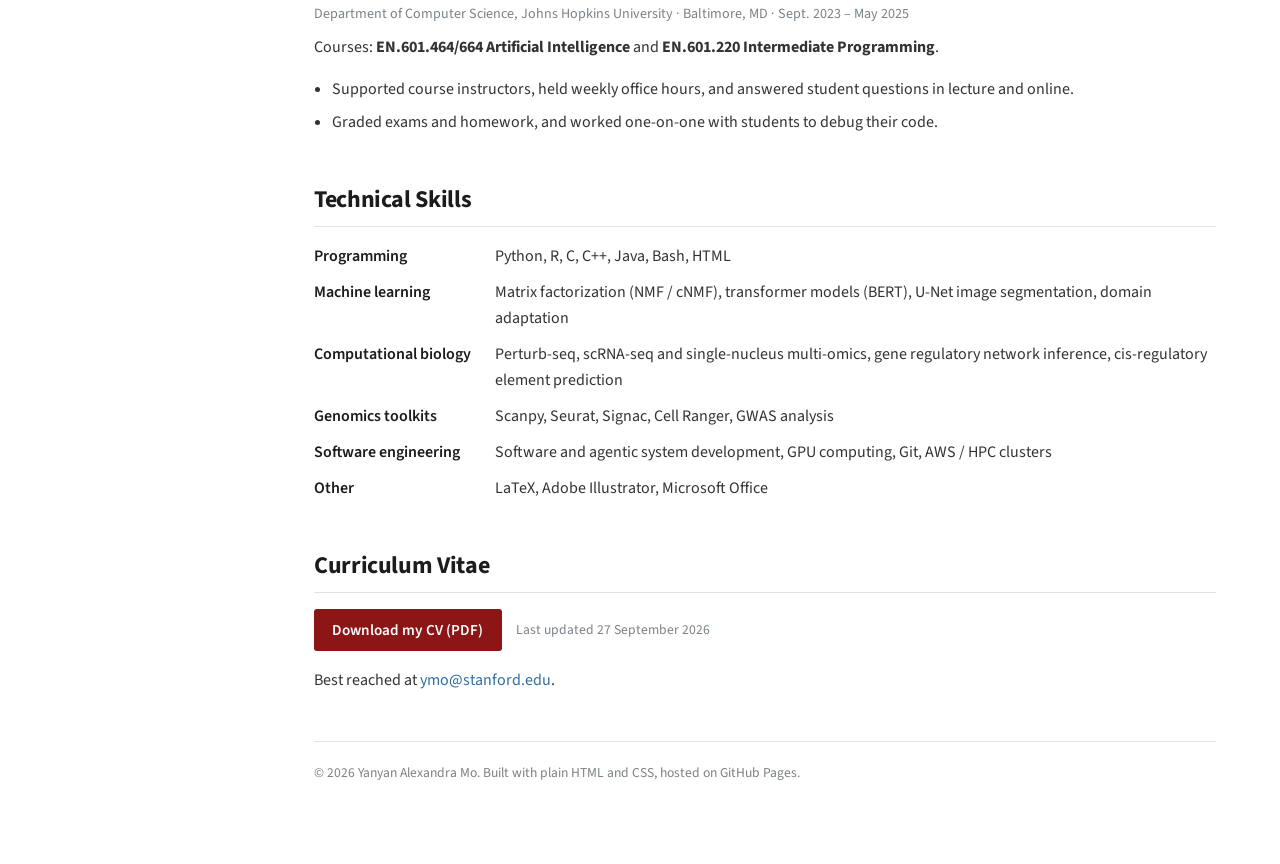
==== commit 9c74043a: "Add Google Scholar to the sidebar Sits below GitHub. LinkedIn stays commented out until there is a r" ====
--- a/index.html
+++ b/index.html
@@ -58,8 +58,8 @@
         <li><span class="ico" aria-hidden="true">&#9679;</span> Stanford, CA</li>
         <li><a href="mailto:ymo@stanford.edu"><span class="ico" aria-hidden="true">&#9993;</span> Email</a></li>
         <li><a href="https://github.com/ymo6" target="_blank" rel="noopener"><span class="ico" aria-hidden="true">&#9675;</span> GitHub</a></li>
-        <!-- Hidden until real profile URLs are available; swap the href and uncomment.
-        <li><a href="https://scholar.google.com/" target="_blank" rel="noopener"><span class="ico" aria-hidden="true">&#9673;</span> Google Scholar</a></li>
+        <li><a href="https://scholar.google.com/citations?user=EV5FE_MAAAAJ" target="_blank" rel="noopener"><span class="ico" aria-hidden="true">&#9673;</span> Google Scholar</a></li>
+        <!-- Hidden until a real profile URL is available; swap the href and uncomment.
         <li><a href="https://www.linkedin.com/" target="_blank" rel="noopener"><span class="ico" aria-hidden="true">&#9632;</span> LinkedIn</a></li>
         -->
         <li><a href="assets/Yanyan_Alexandra_Mo_CV.pdf" target="_blank" rel="noopener"><span class="ico" aria-hidden="true">&#9660;</span> Curriculum Vitae</a></li>
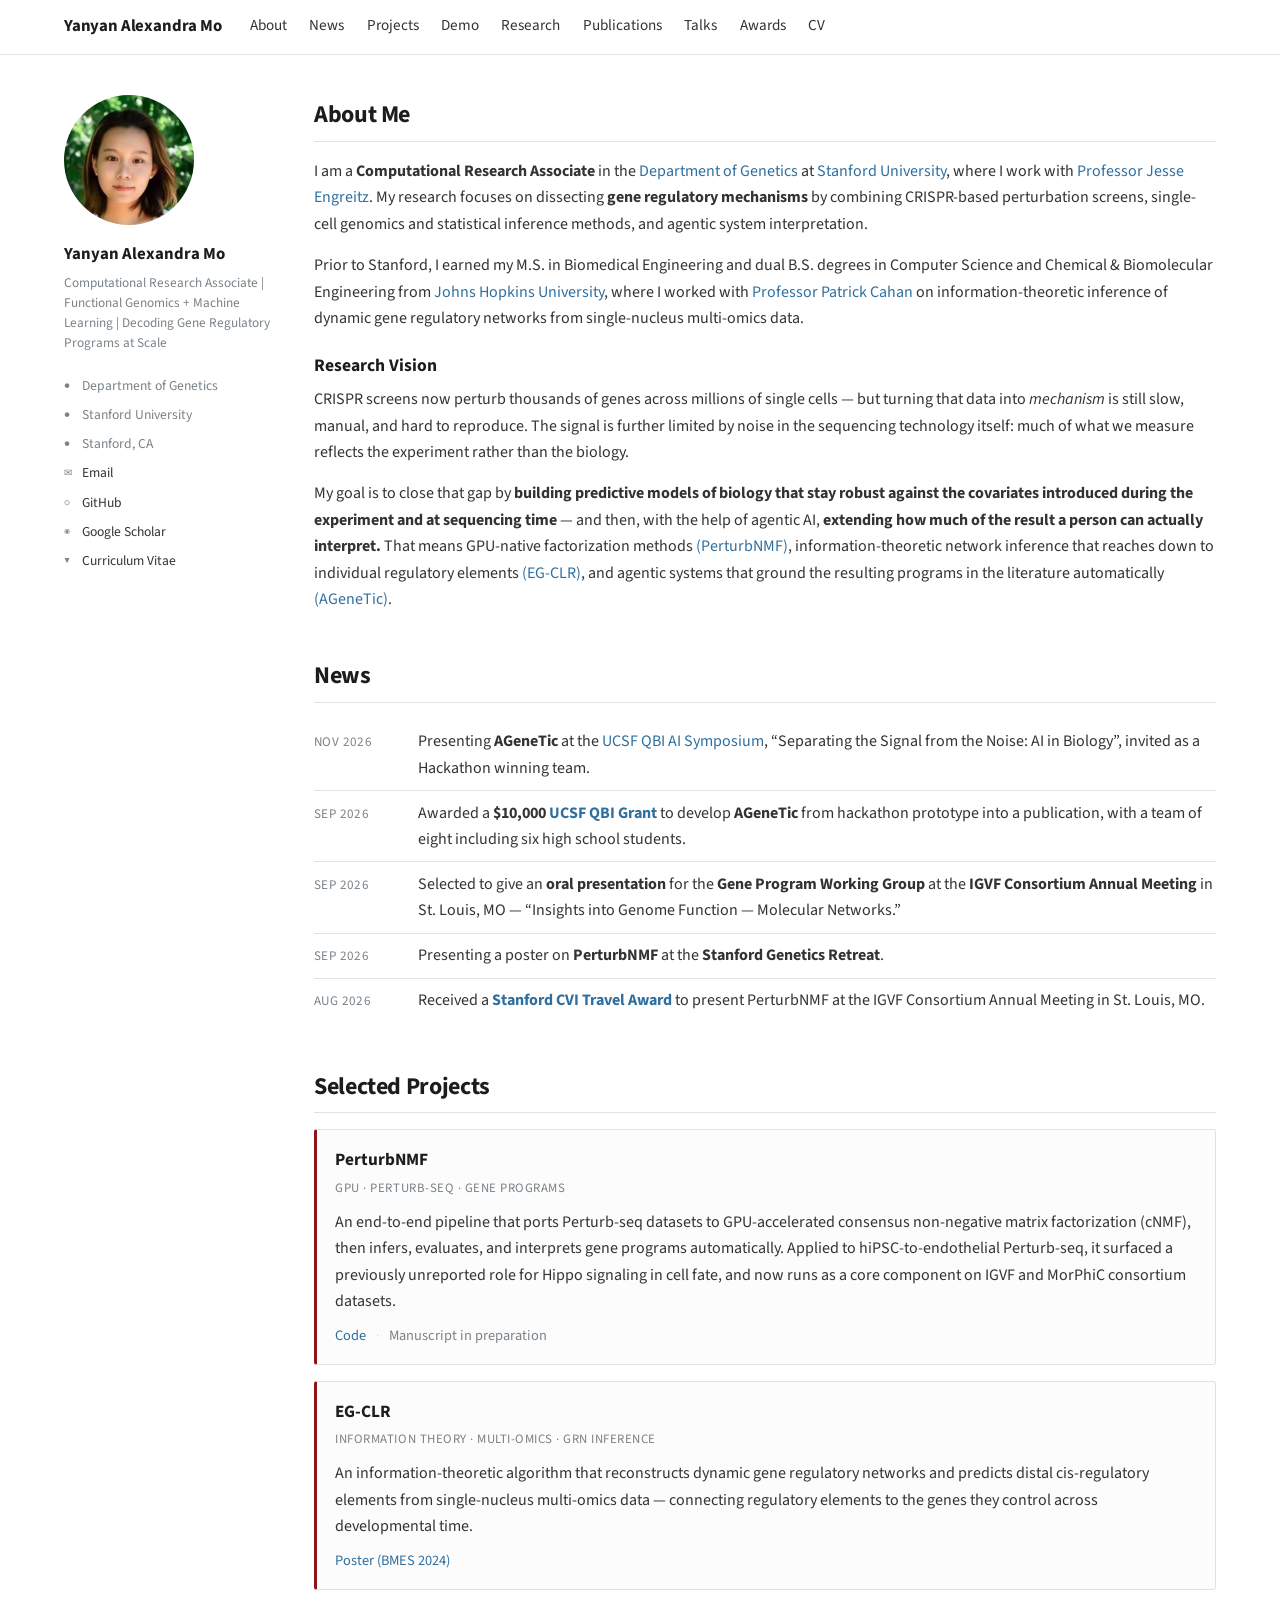
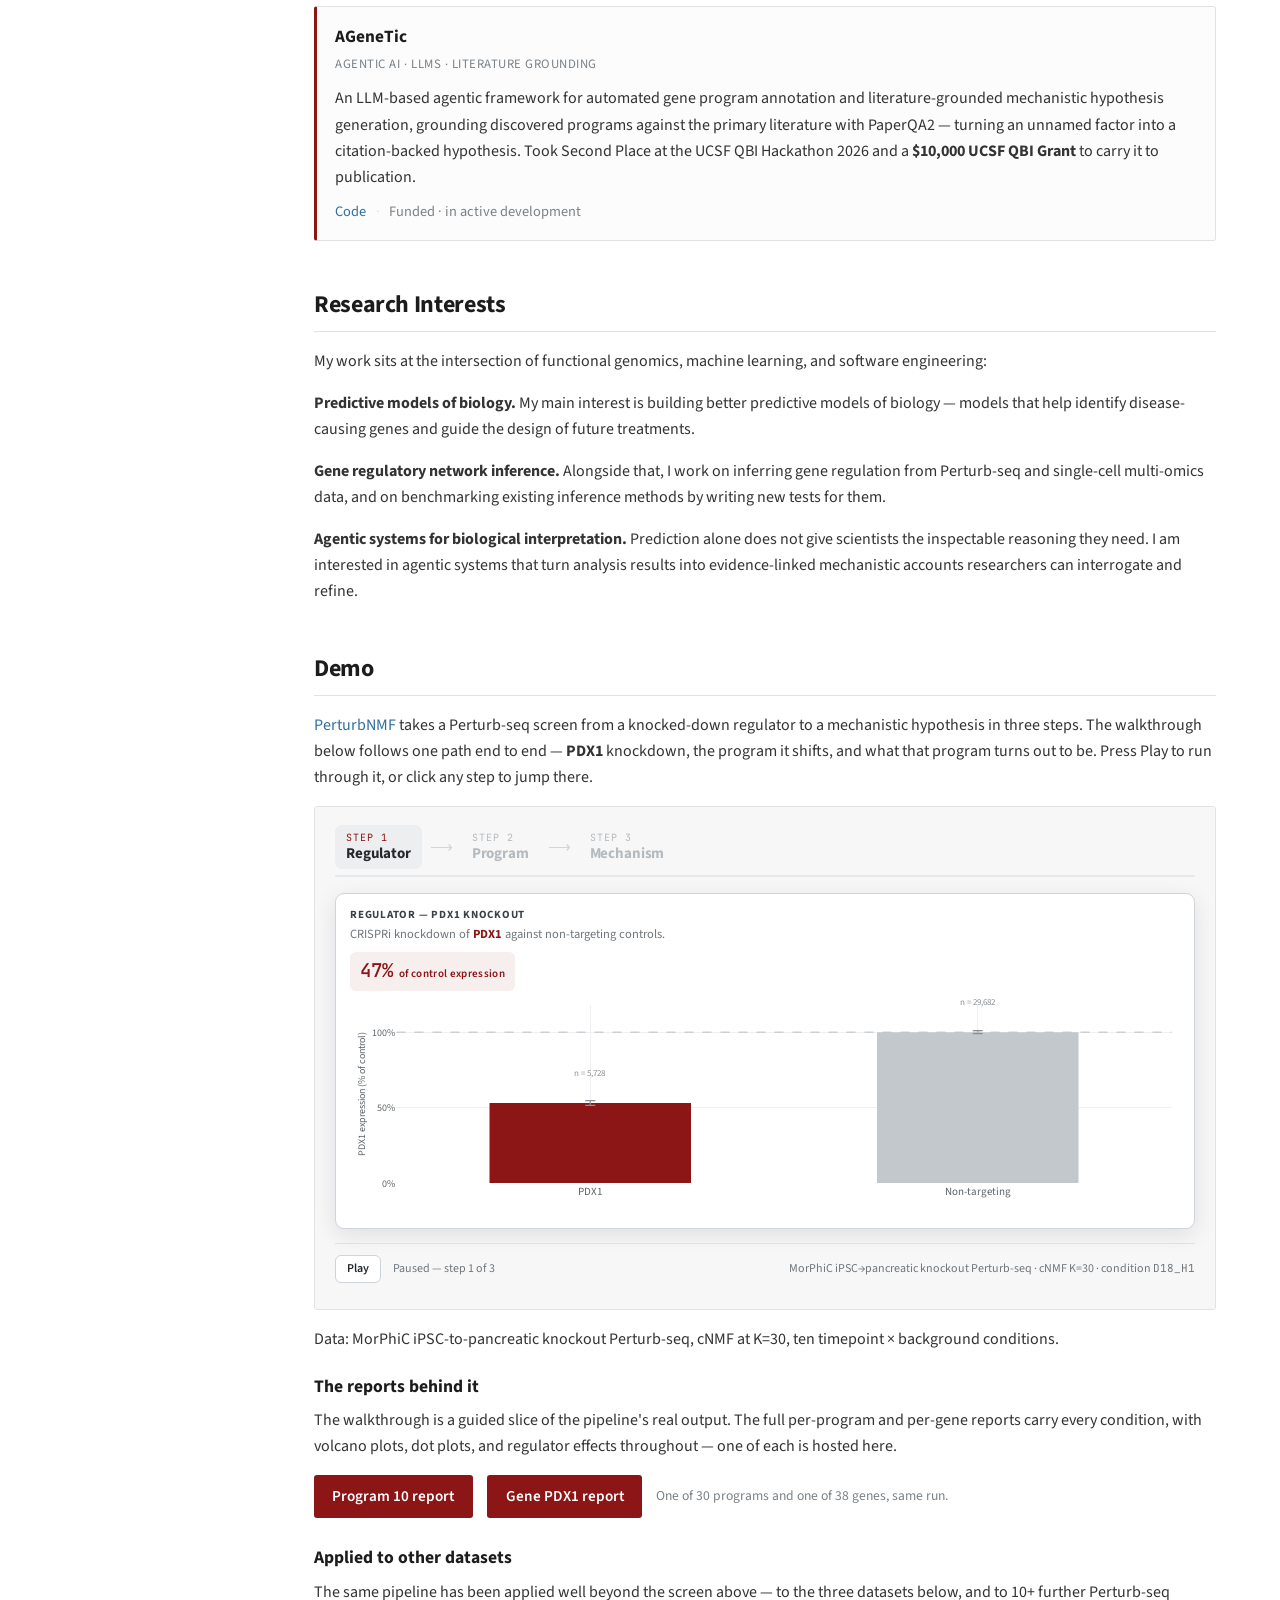
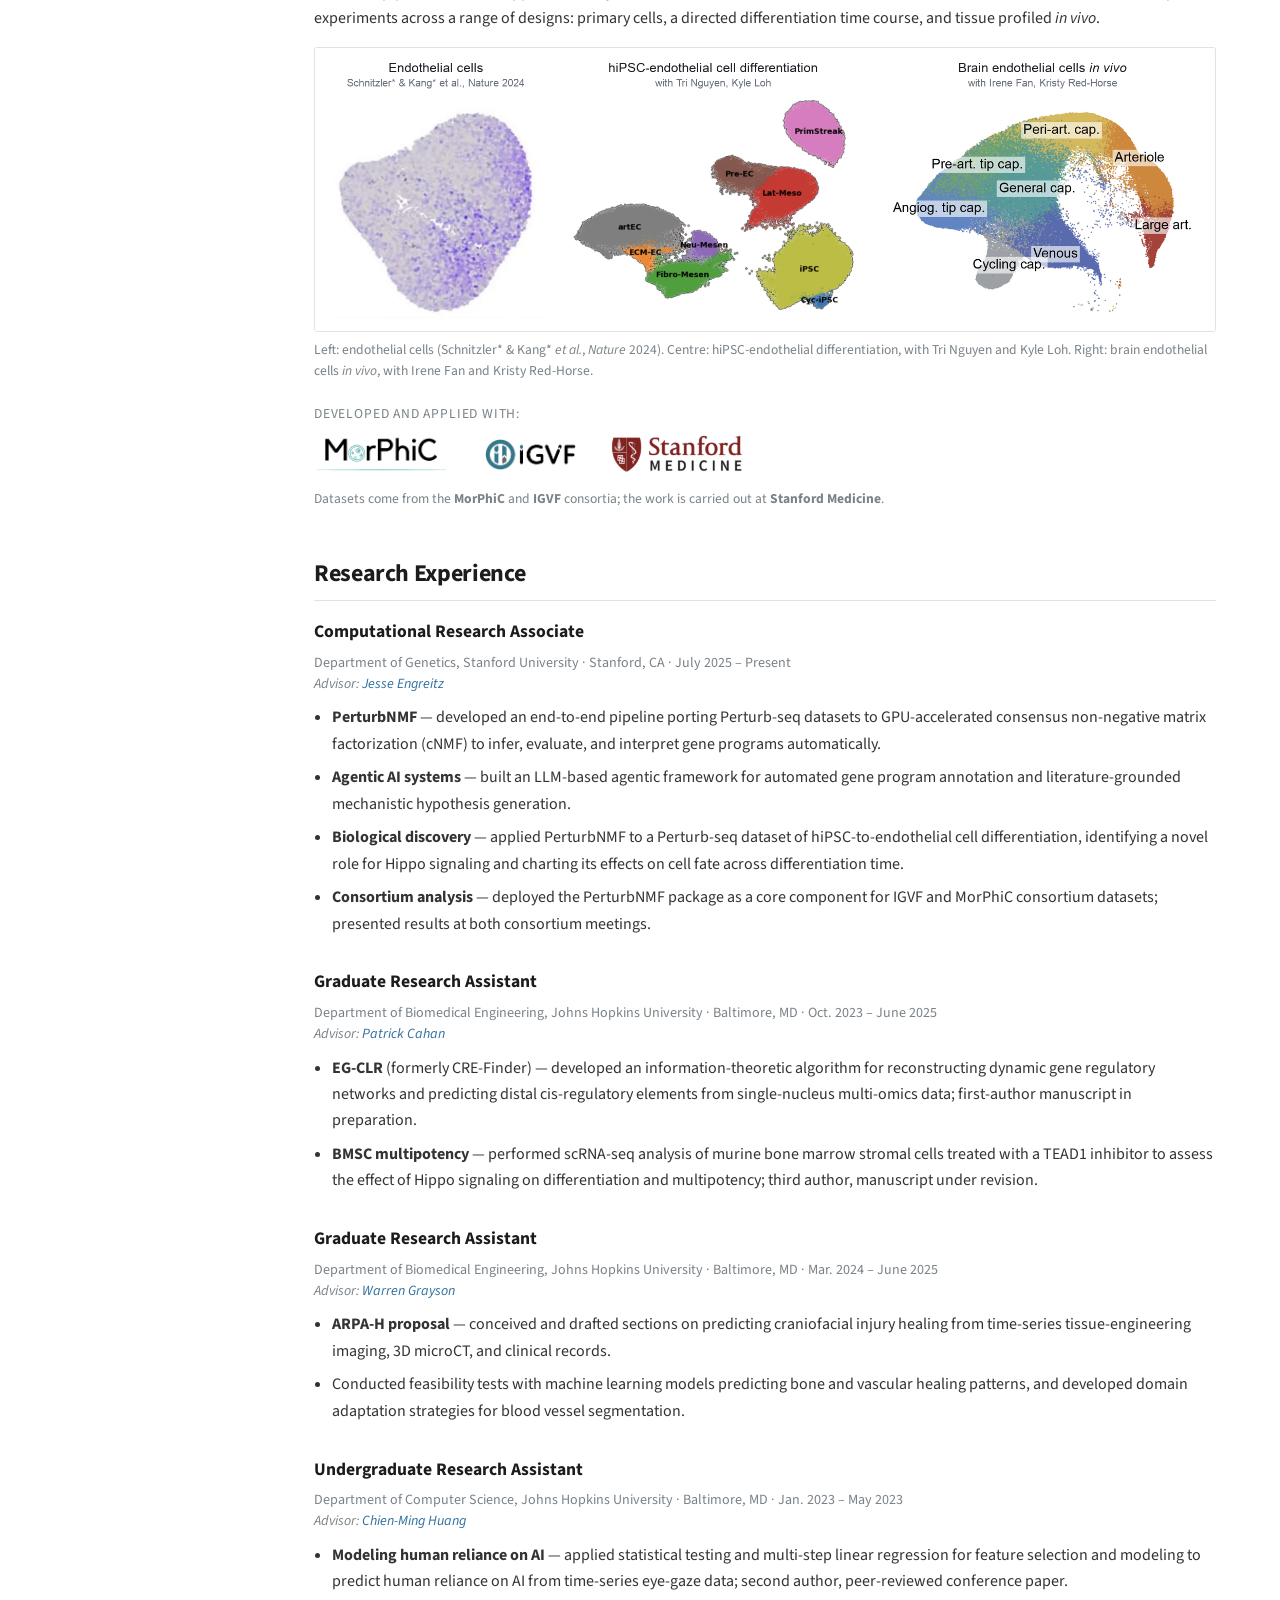
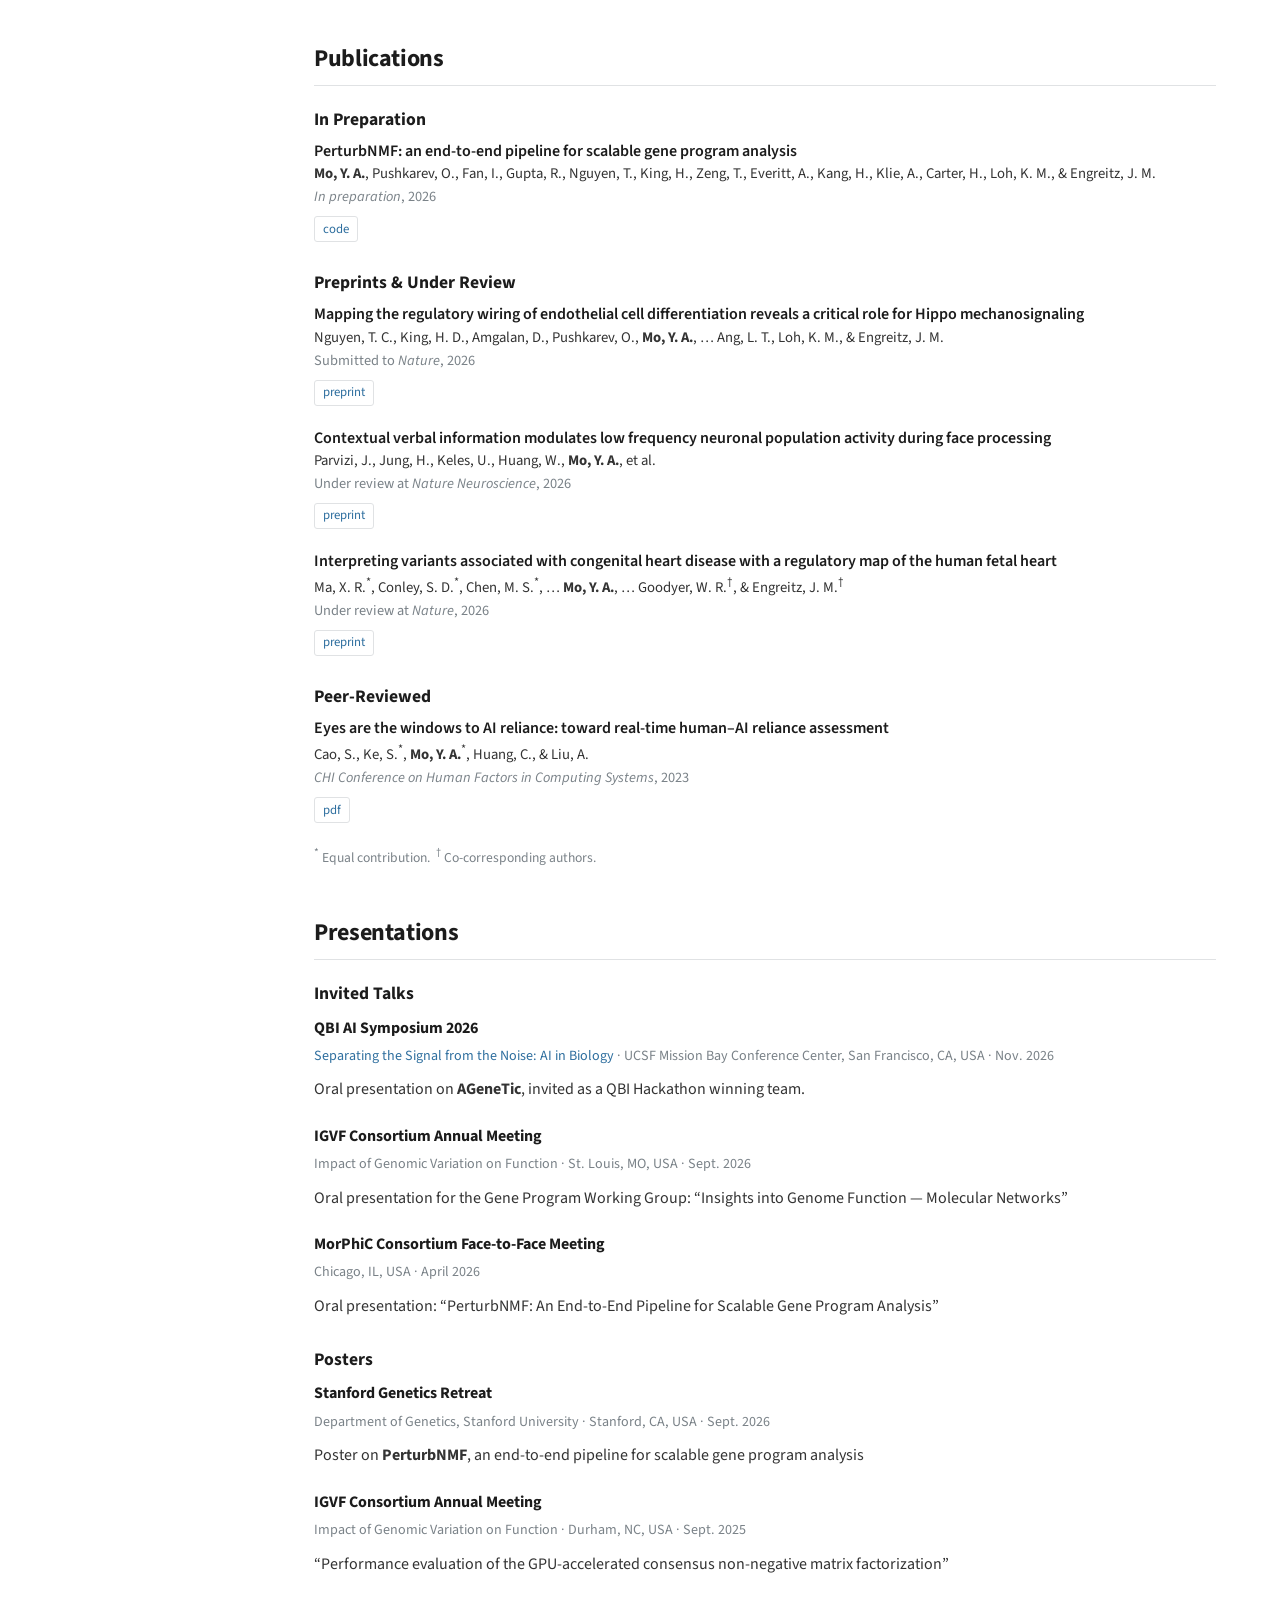
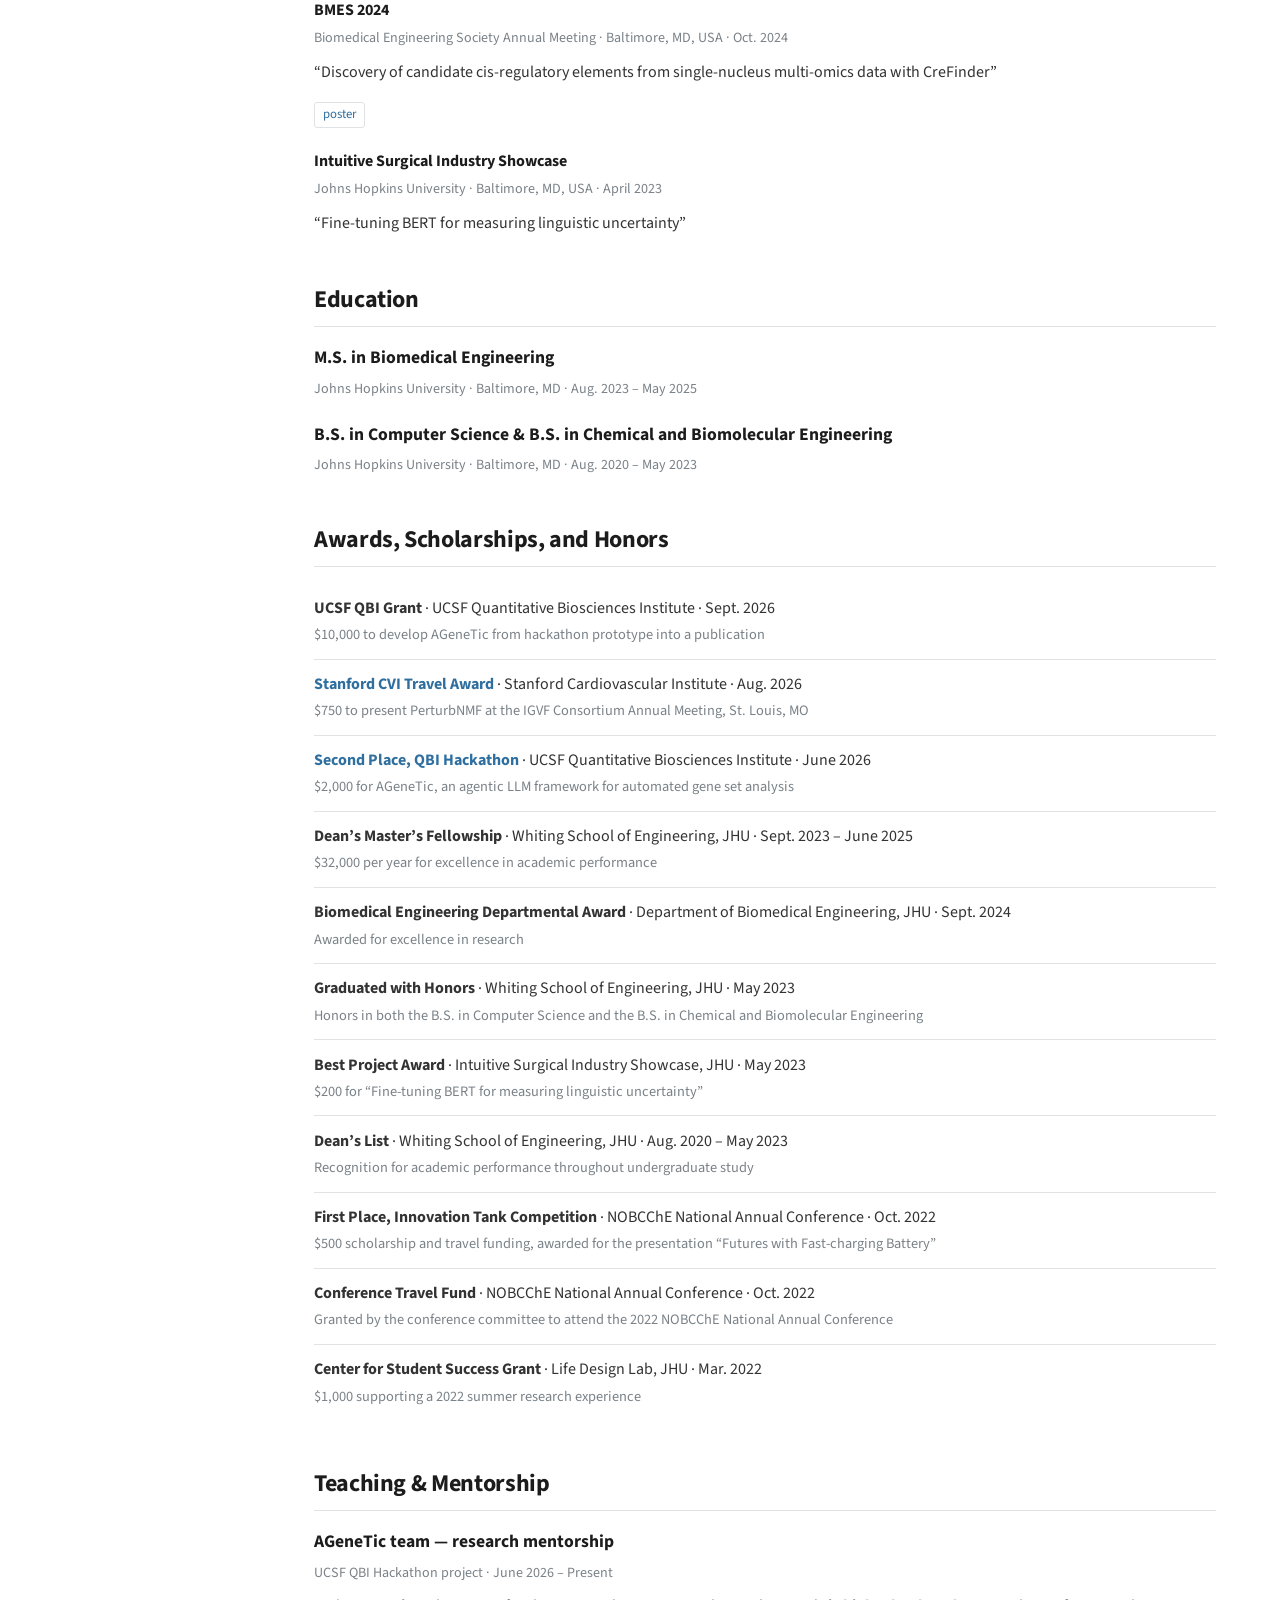
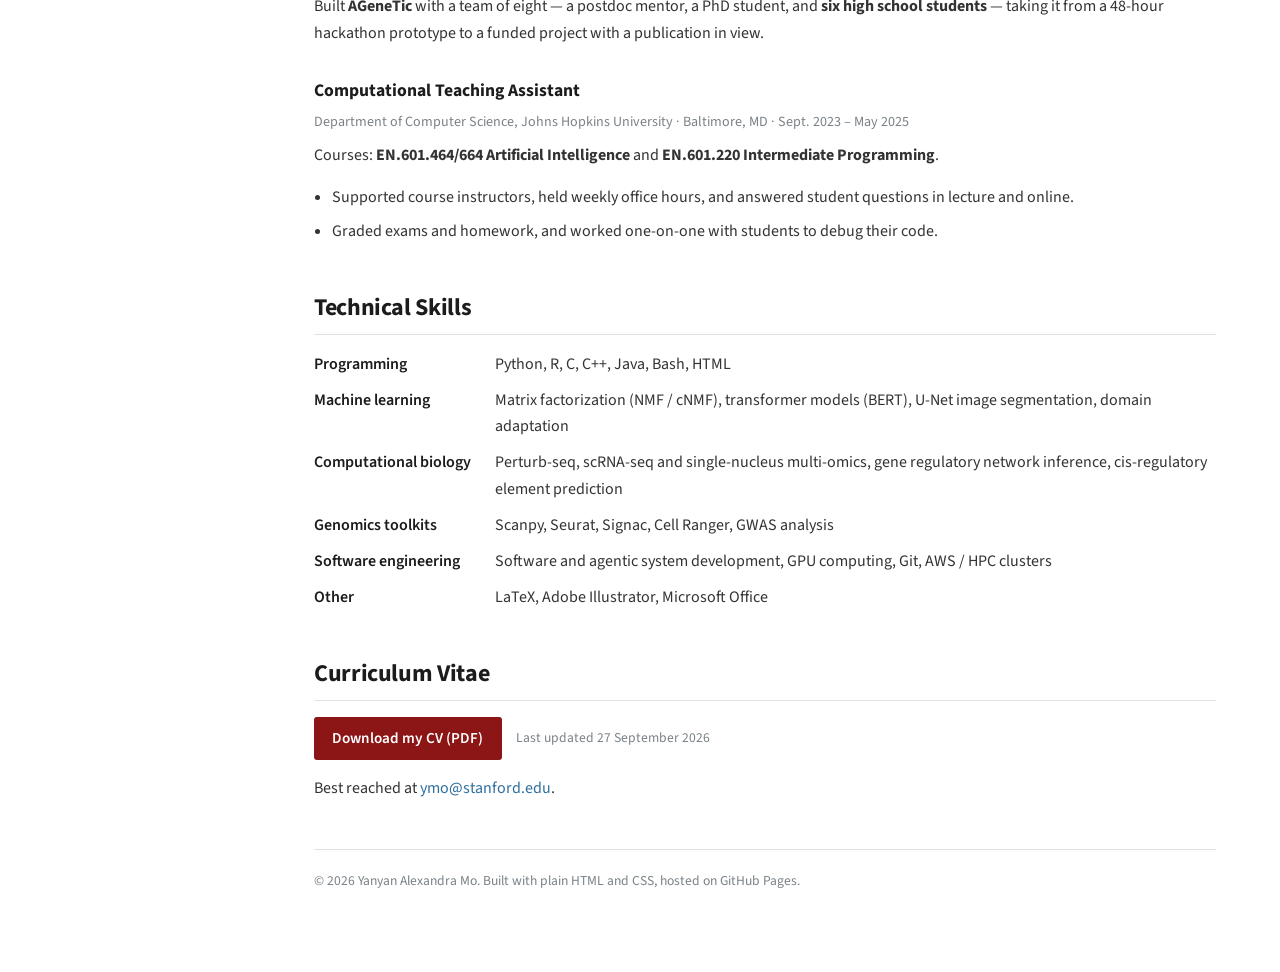
==== commit dcdb0b67: "Add the QBI AI Symposium invited talk AGeneTic talk at 'Separating the Signal from the Noise: AI in " ====
--- a/index.html
+++ b/index.html
@@ -115,6 +115,11 @@
     <section id="news">
       <h2>News</h2>
       <ul class="news">
+        <li><span class="news-date">Nov 2026</span>
+            <span class="news-body">Presenting <strong>AGeneTic</strong> at the
+            <a href="https://qbi.ucsf.edu/events/ai-symposium-2026" target="_blank" rel="noopener">UCSF
+            QBI AI Symposium</a>, &ldquo;Separating the Signal from the Noise: AI in Biology&rdquo;,
+            invited as a Hackathon winning team.</span></li>
         <li><span class="news-date">Sep 2026</span>
             <span class="news-body">Awarded a <strong>$10,000
             <a href="https://qbi.ucsf.edu/hackathon2026" target="_blank" rel="noopener">UCSF QBI
@@ -132,13 +137,13 @@
         <li><span class="news-date">Aug 2026</span>
             <span class="news-body">Received a <strong><a href="https://med.stanford.edu/cvi/funding-opportunities/cvi-travel-awards/2026-august-travel-award-recipients.html" target="_blank" rel="noopener">Stanford CVI Travel Award</a></strong>
             to present PerturbNMF at the IGVF Consortium Annual Meeting in St. Louis, MO.</span></li>
+        <!-- Older items, kept for rotation: drop the oldest above and
+             uncomment the next one when adding news. Each is also recorded
+             in Presentations, Research Experience, or Education.
         <li><span class="news-date">Jun 2026</span>
             <span class="news-body">Our team took <strong>Second Place at the
             <a href="https://qbi.ucsf.edu/hackathon2026" target="_blank" rel="noopener">UCSF QBI Hackathon</a></strong> for
             <strong>AGeneTic</strong>, an agentic LLM framework for automated gene set analysis.</span></li>
-        <!-- Older items, kept for rotation: drop the oldest above and
-             uncomment the next one when adding news. Each is also recorded
-             in Presentations, Research Experience, or Education.
         <li><span class="news-date">Apr 2026</span>
             <span class="news-body">Gave an invited talk on <strong>PerturbNMF</strong> at the
             <strong>MorPhiC Consortium</strong> Face-to-Face Meeting in Chicago, IL.</span></li>
@@ -434,6 +439,13 @@
       <h2>Presentations</h2>
 
       <h3>Invited Talks</h3>
+      <article class="entry compact">
+        <h4>QBI AI Symposium 2026</h4>
+        <p class="entry-meta"><a href="https://qbi.ucsf.edu/events/ai-symposium-2026" target="_blank" rel="noopener">Separating
+        the Signal from the Noise: AI in Biology</a> &middot; UCSF Mission Bay Conference Center,
+        San Francisco, CA, USA &middot; Nov. 2026</p>
+        <p>Oral presentation on <strong>AGeneTic</strong>, invited as a QBI Hackathon winning team.</p>
+      </article>
       <article class="entry compact">
         <h4>IGVF Consortium Annual Meeting</h4>
         <p class="entry-meta">Impact of Genomic Variation on Function &middot; St. Louis, MO, USA &middot; Sept. 2026</p>
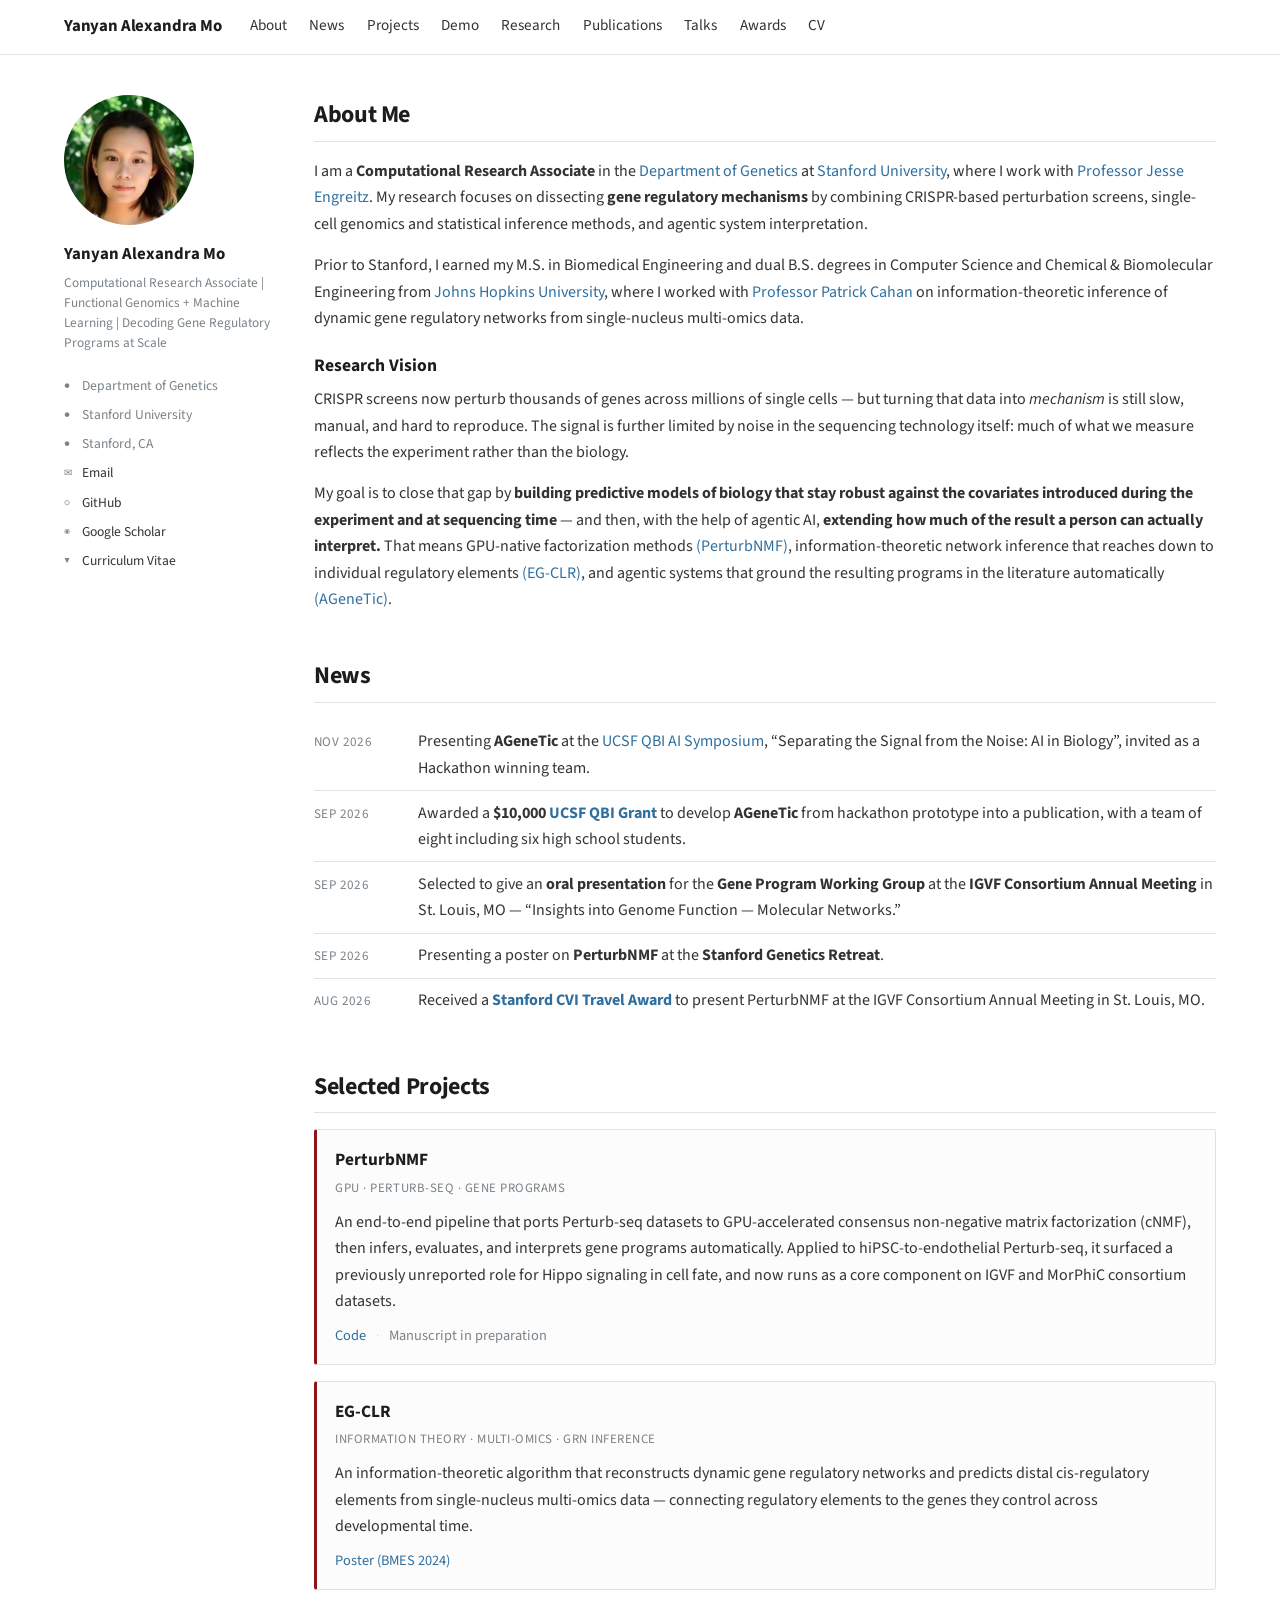
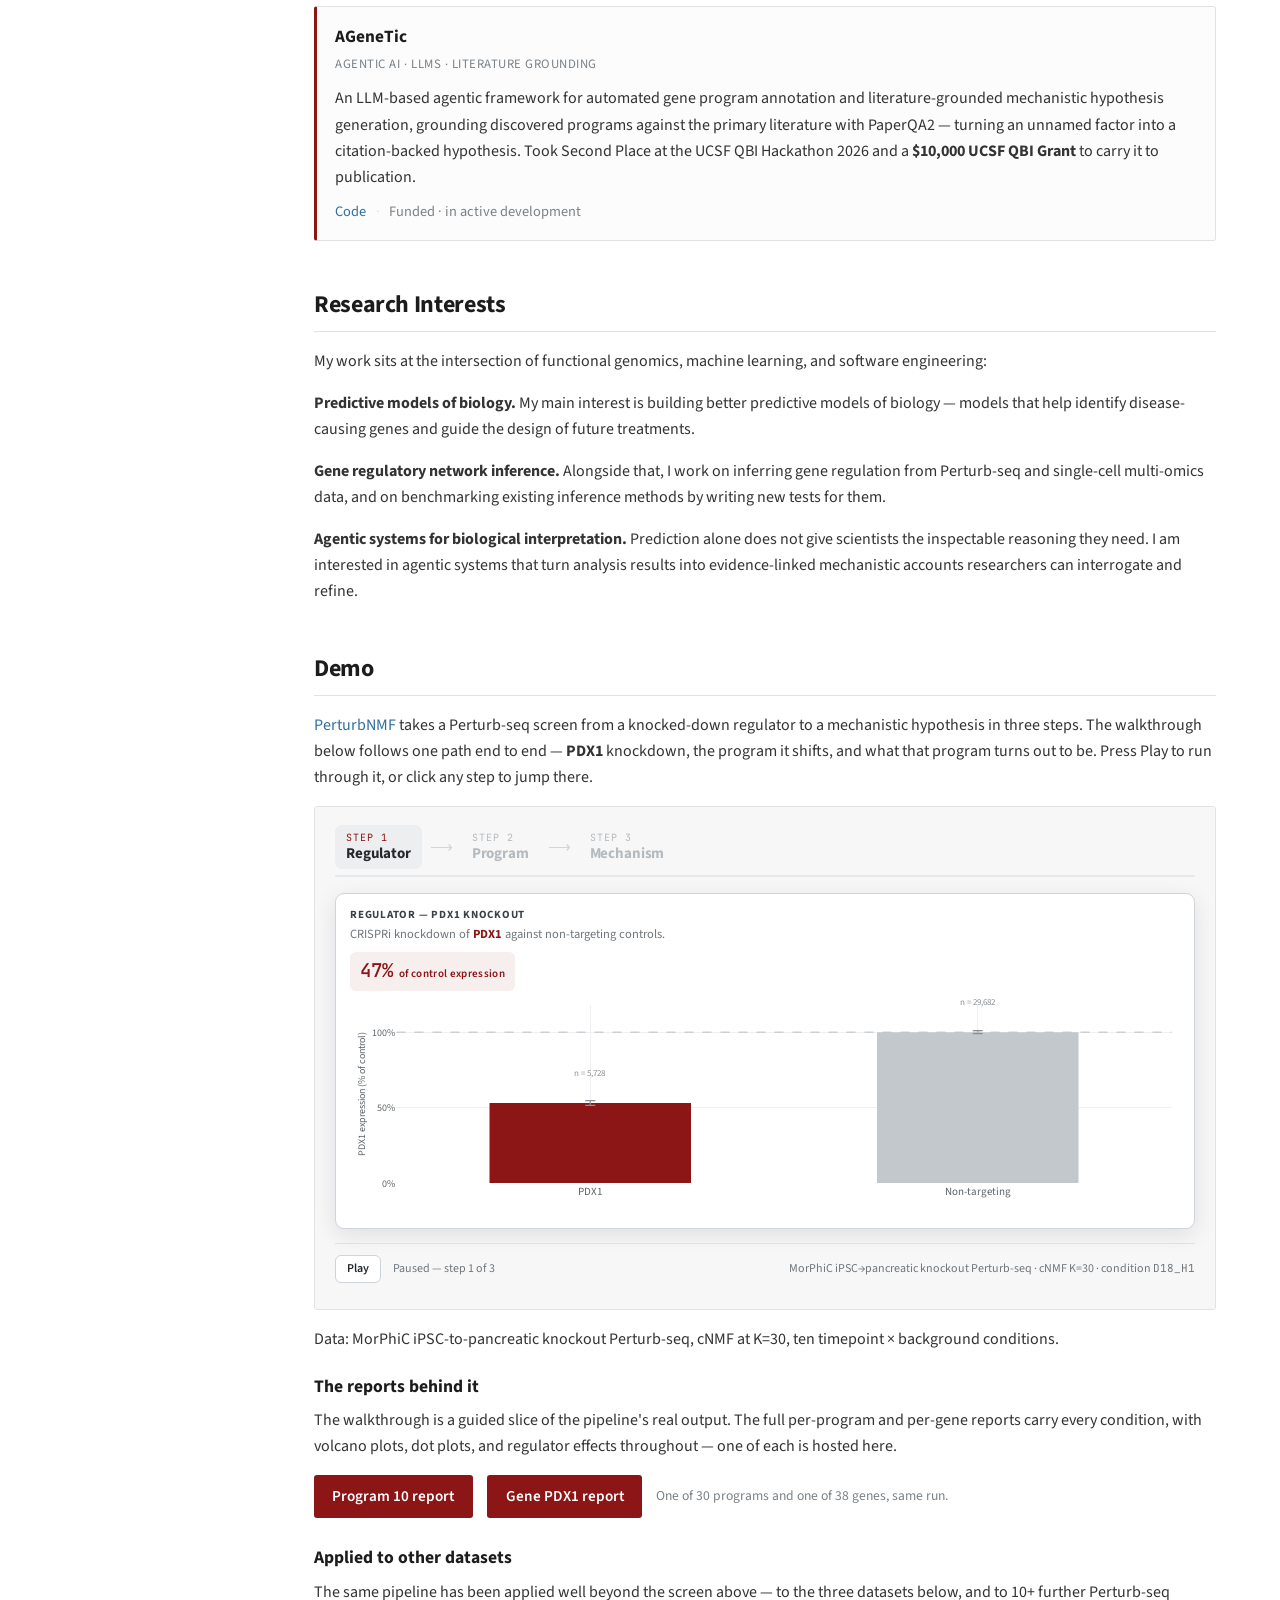
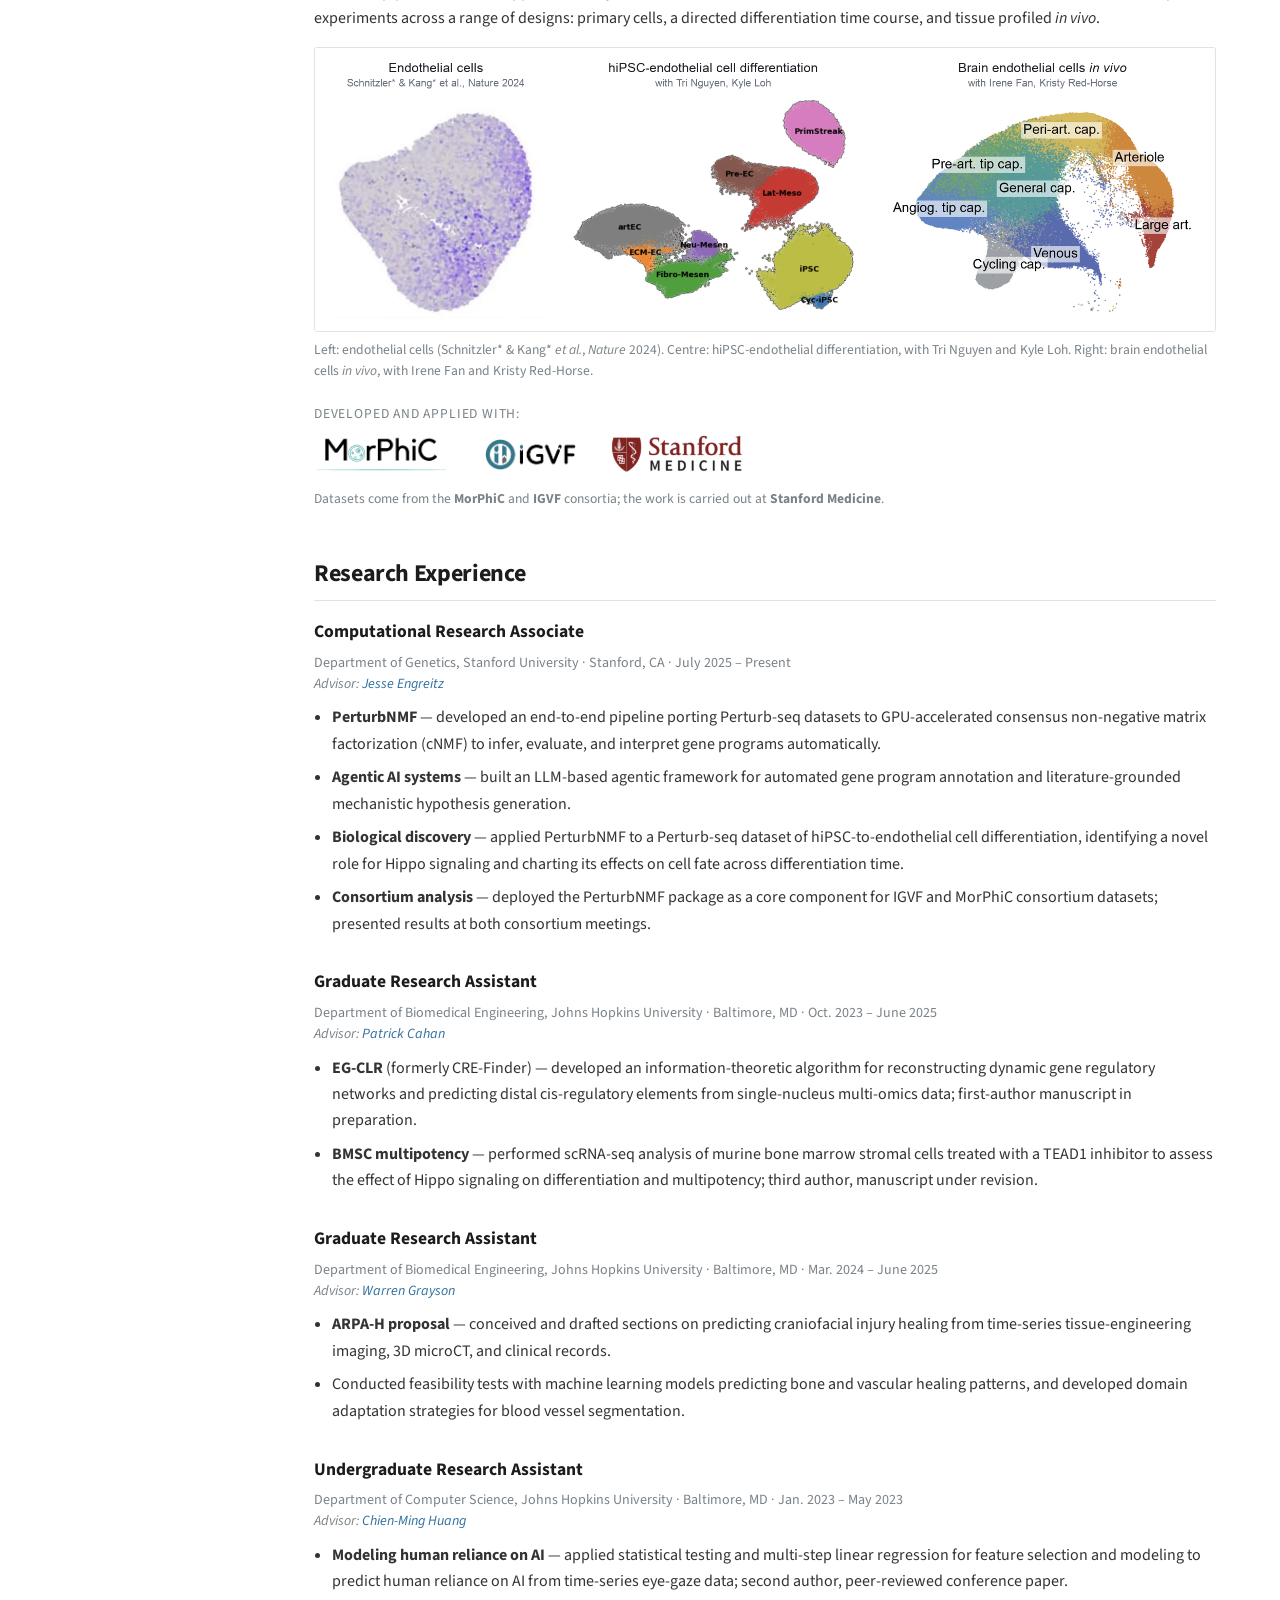
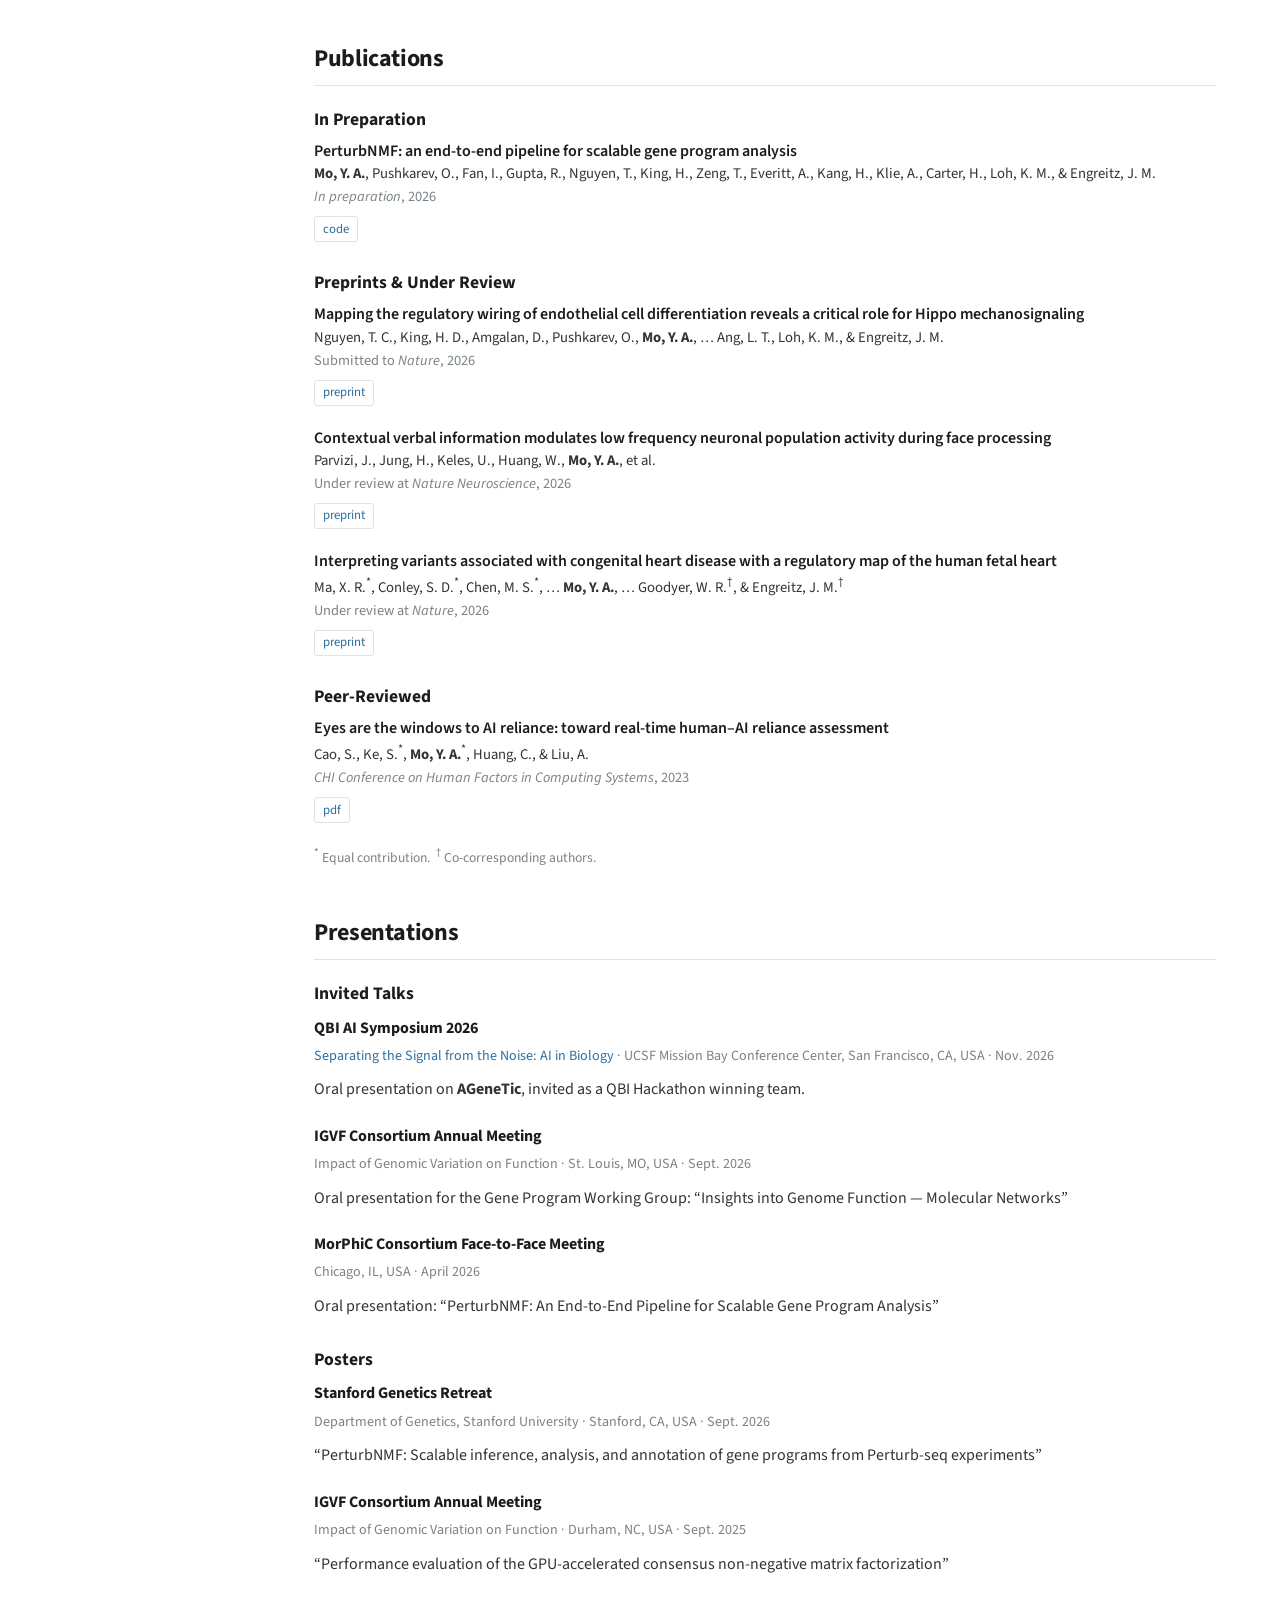
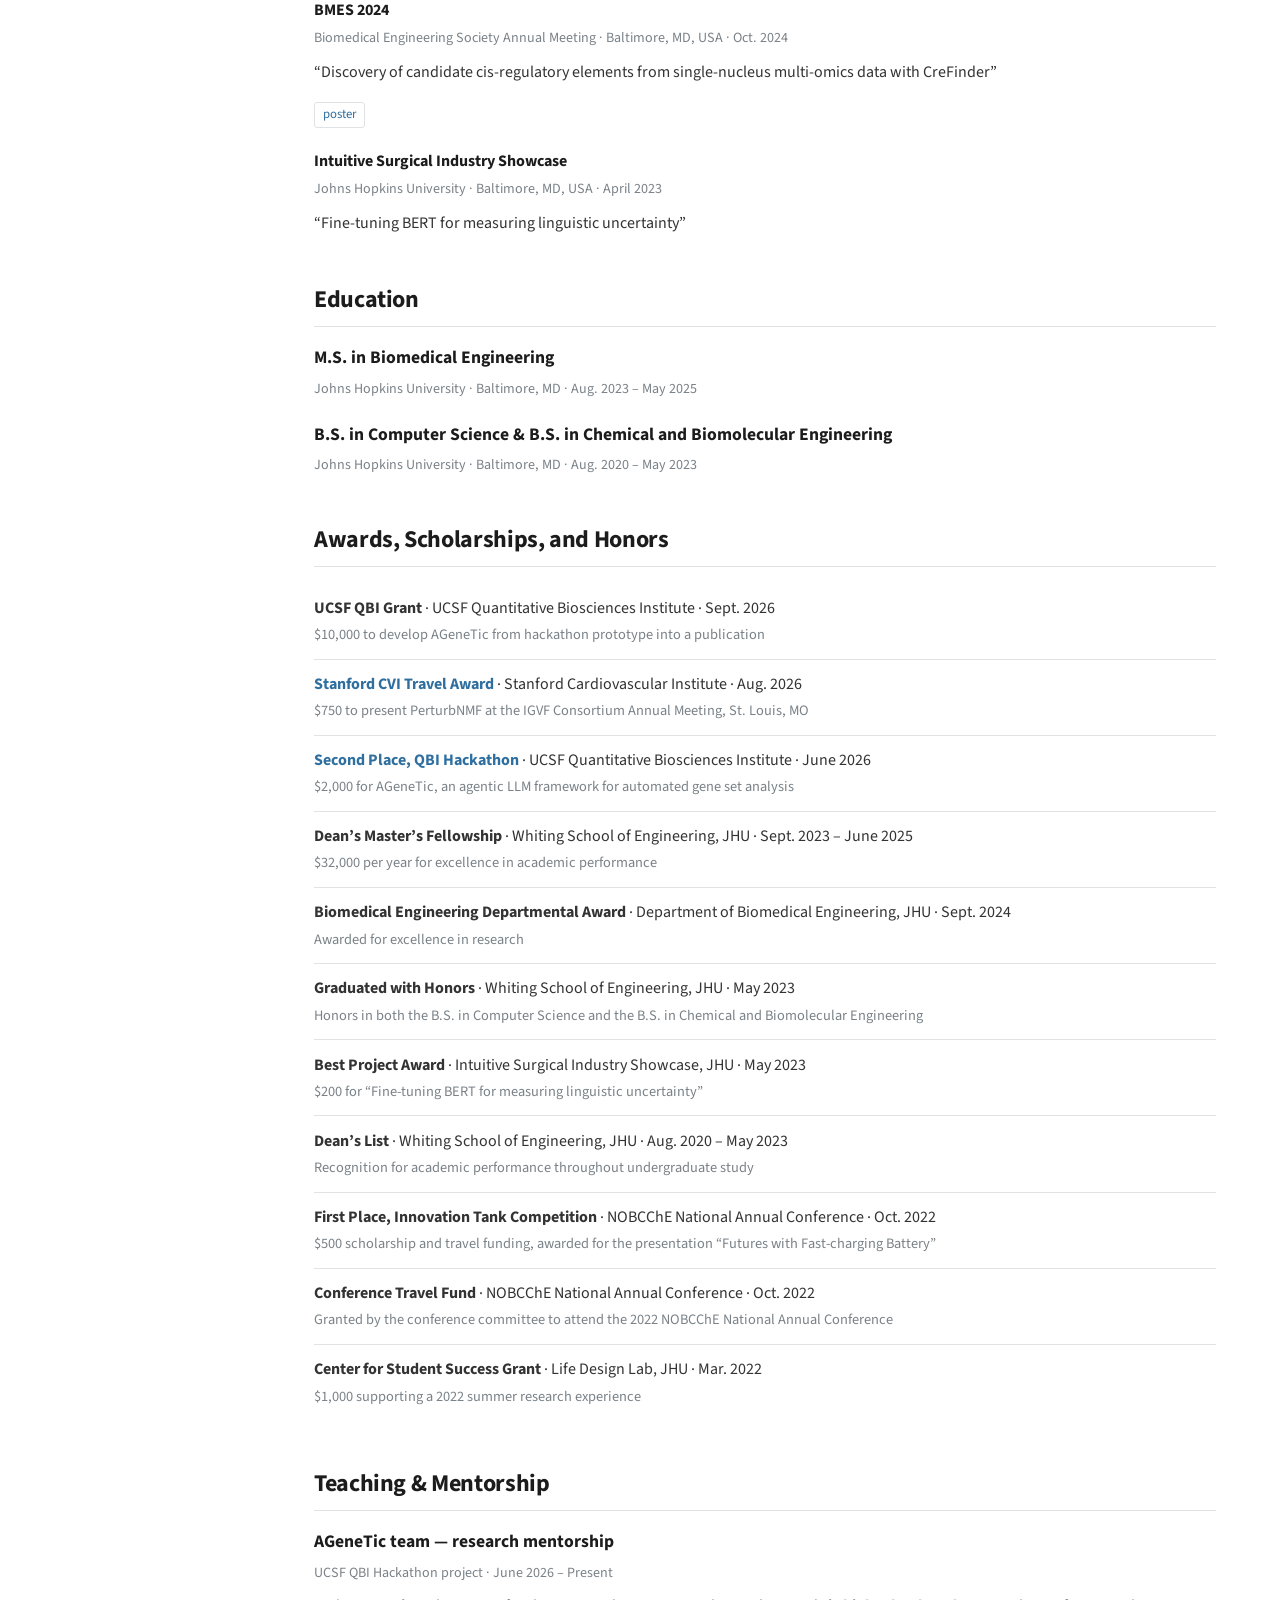
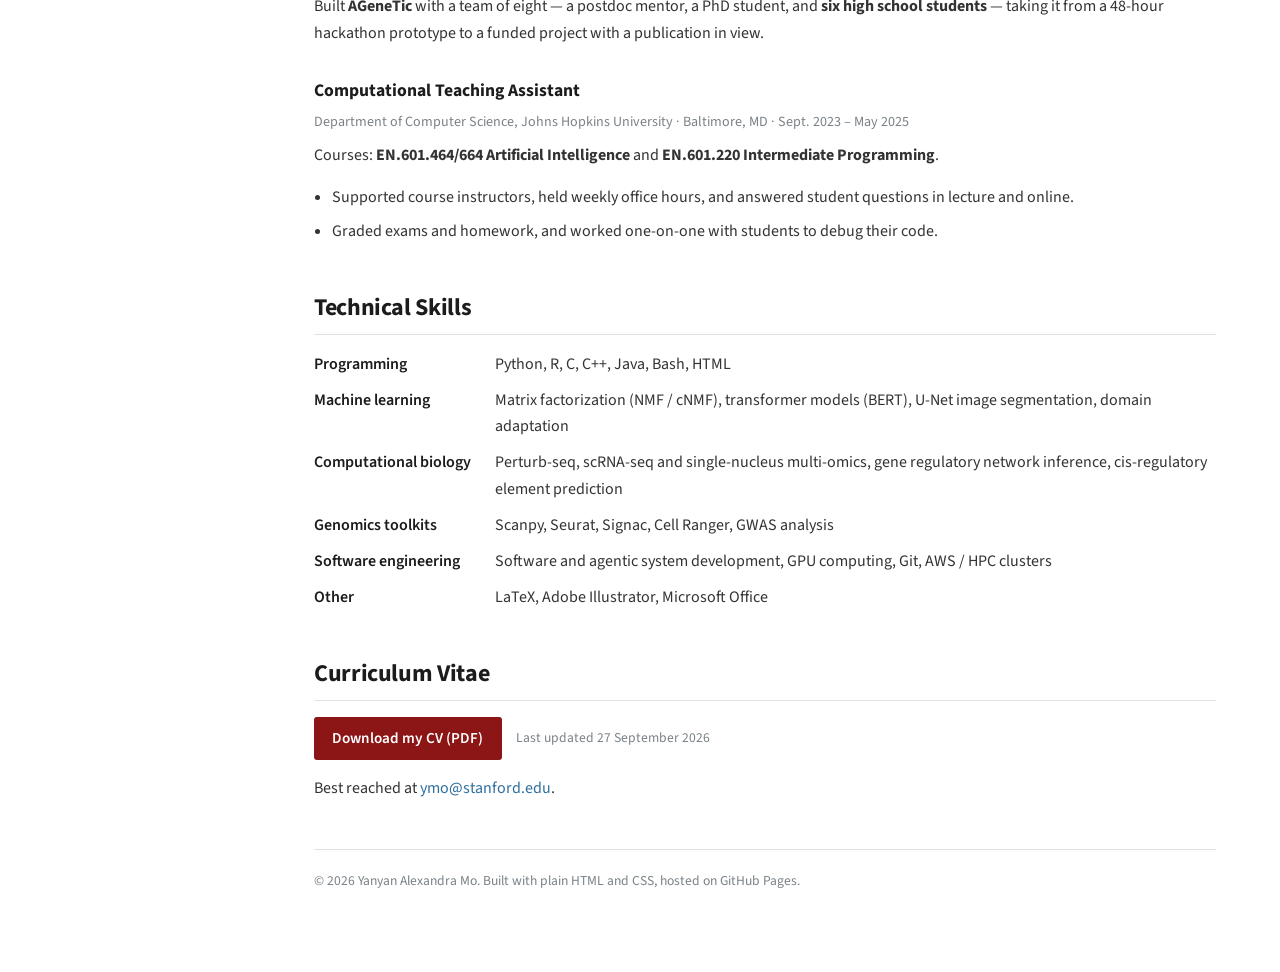
==== commit 3eee4431: "Add the real title for the Stanford Genetics Retreat poster Replaces the descriptive placeholder, so" ====
--- a/index.html
+++ b/index.html
@@ -462,7 +462,8 @@
       <article class="entry compact">
         <h4>Stanford Genetics Retreat</h4>
         <p class="entry-meta">Department of Genetics, Stanford University &middot; Stanford, CA, USA &middot; Sept. 2026</p>
-        <p>Poster on <strong>PerturbNMF</strong>, an end-to-end pipeline for scalable gene program analysis</p>
+        <p>&ldquo;PerturbNMF: Scalable inference, analysis, and annotation of gene programs
+        from Perturb-seq experiments&rdquo;</p>
       </article>
       <article class="entry compact">
         <h4>IGVF Consortium Annual Meeting</h4>
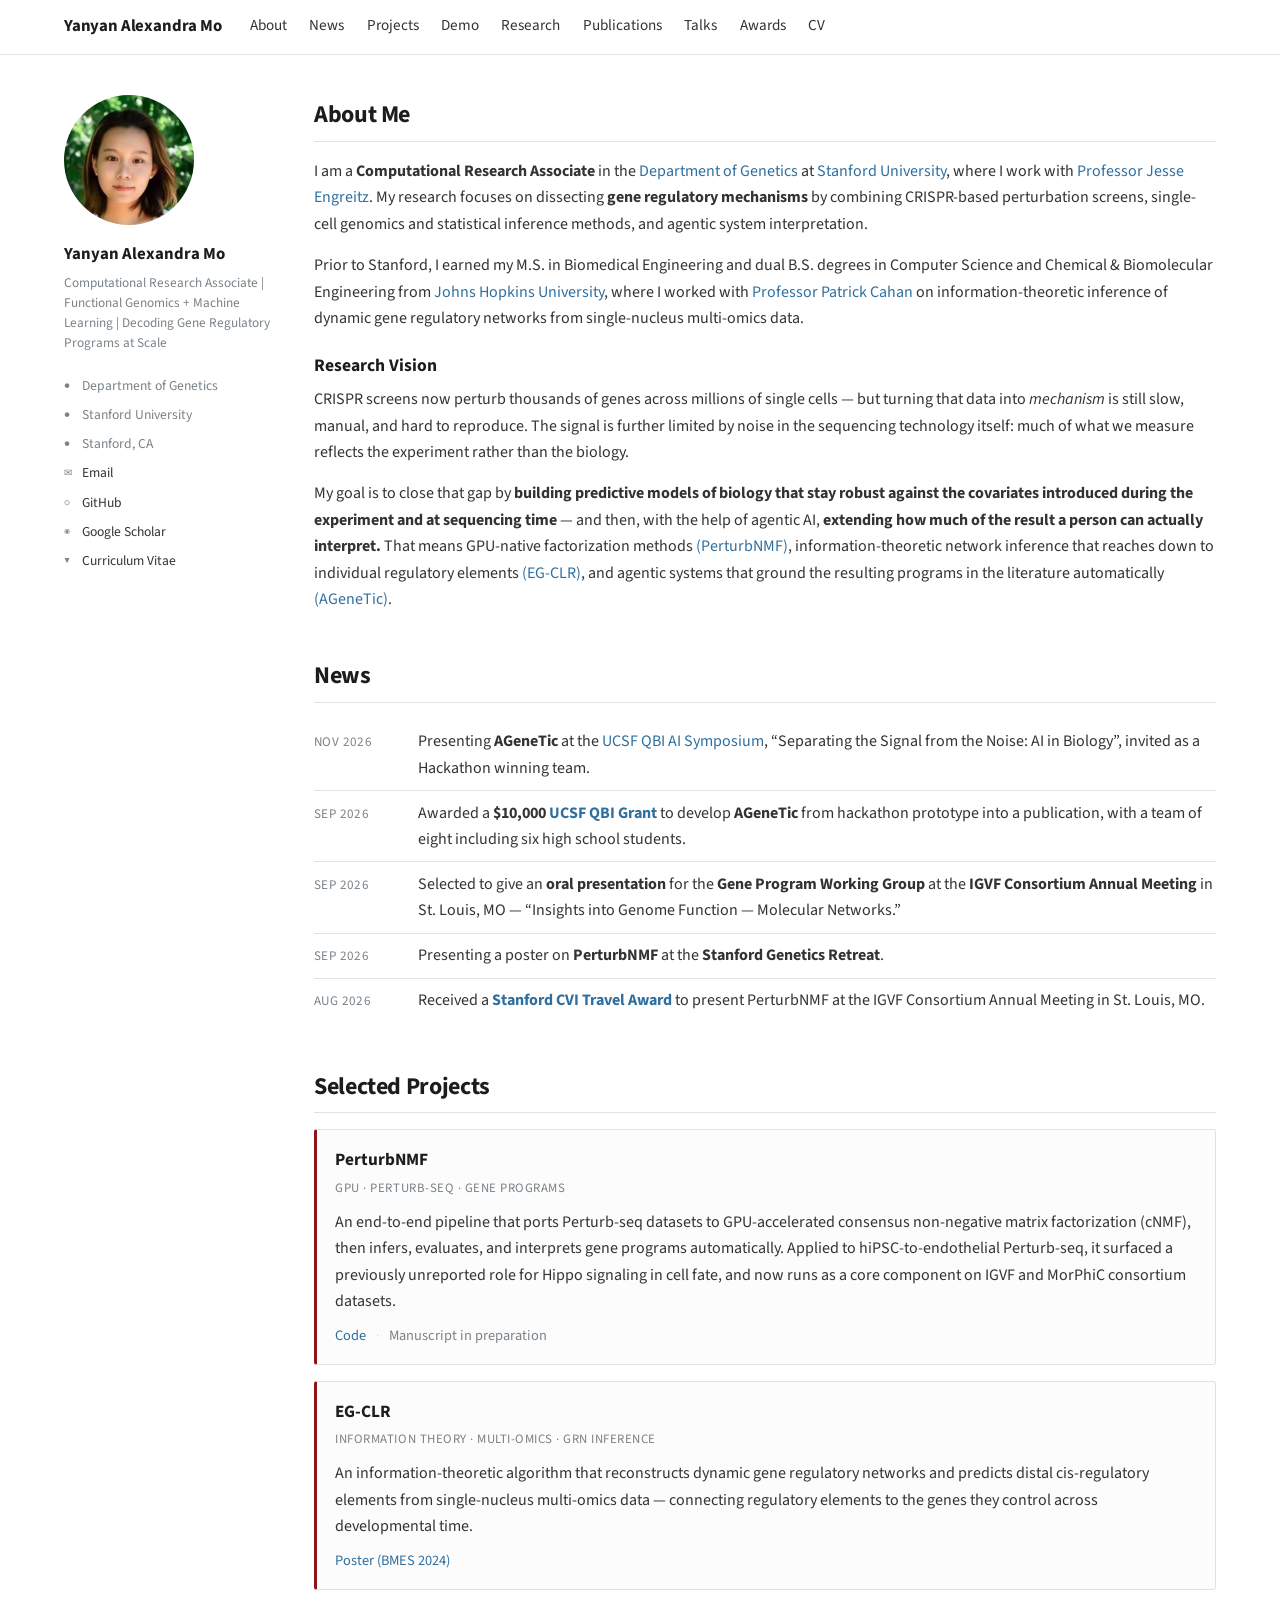
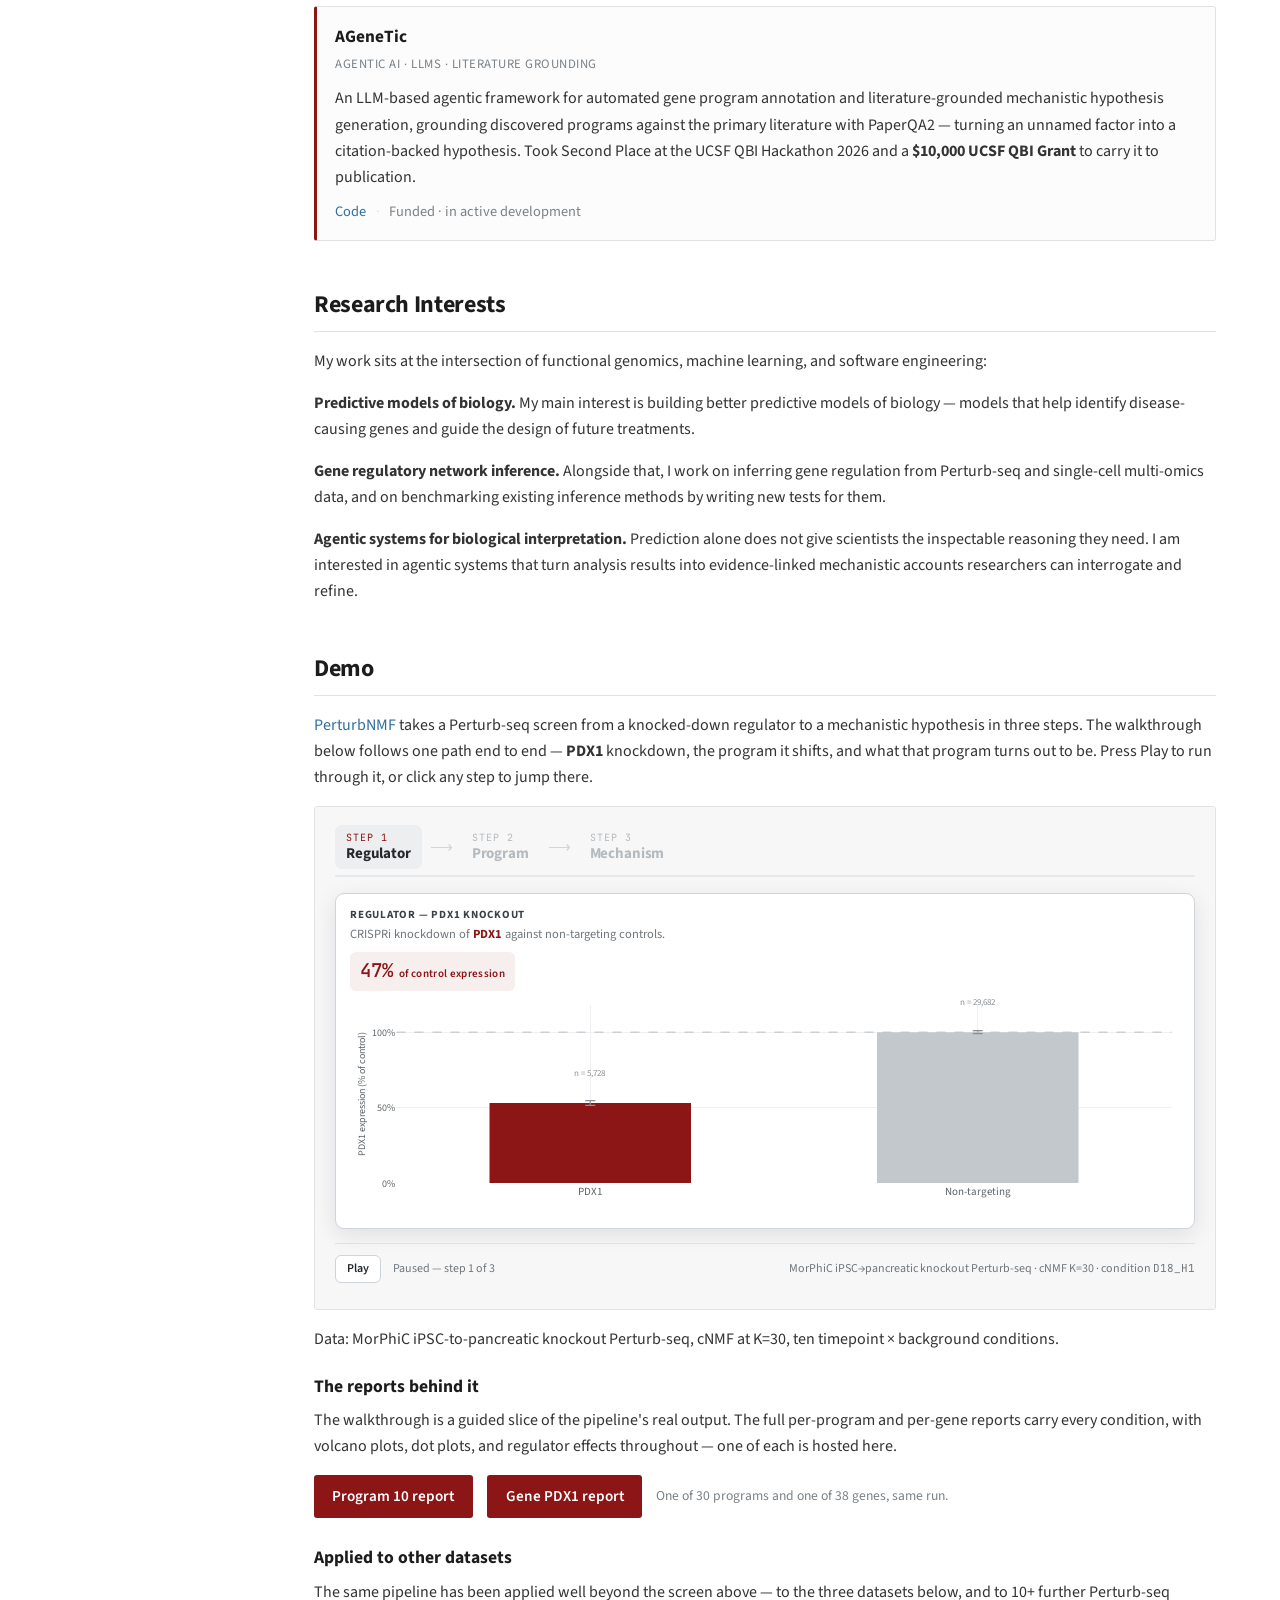
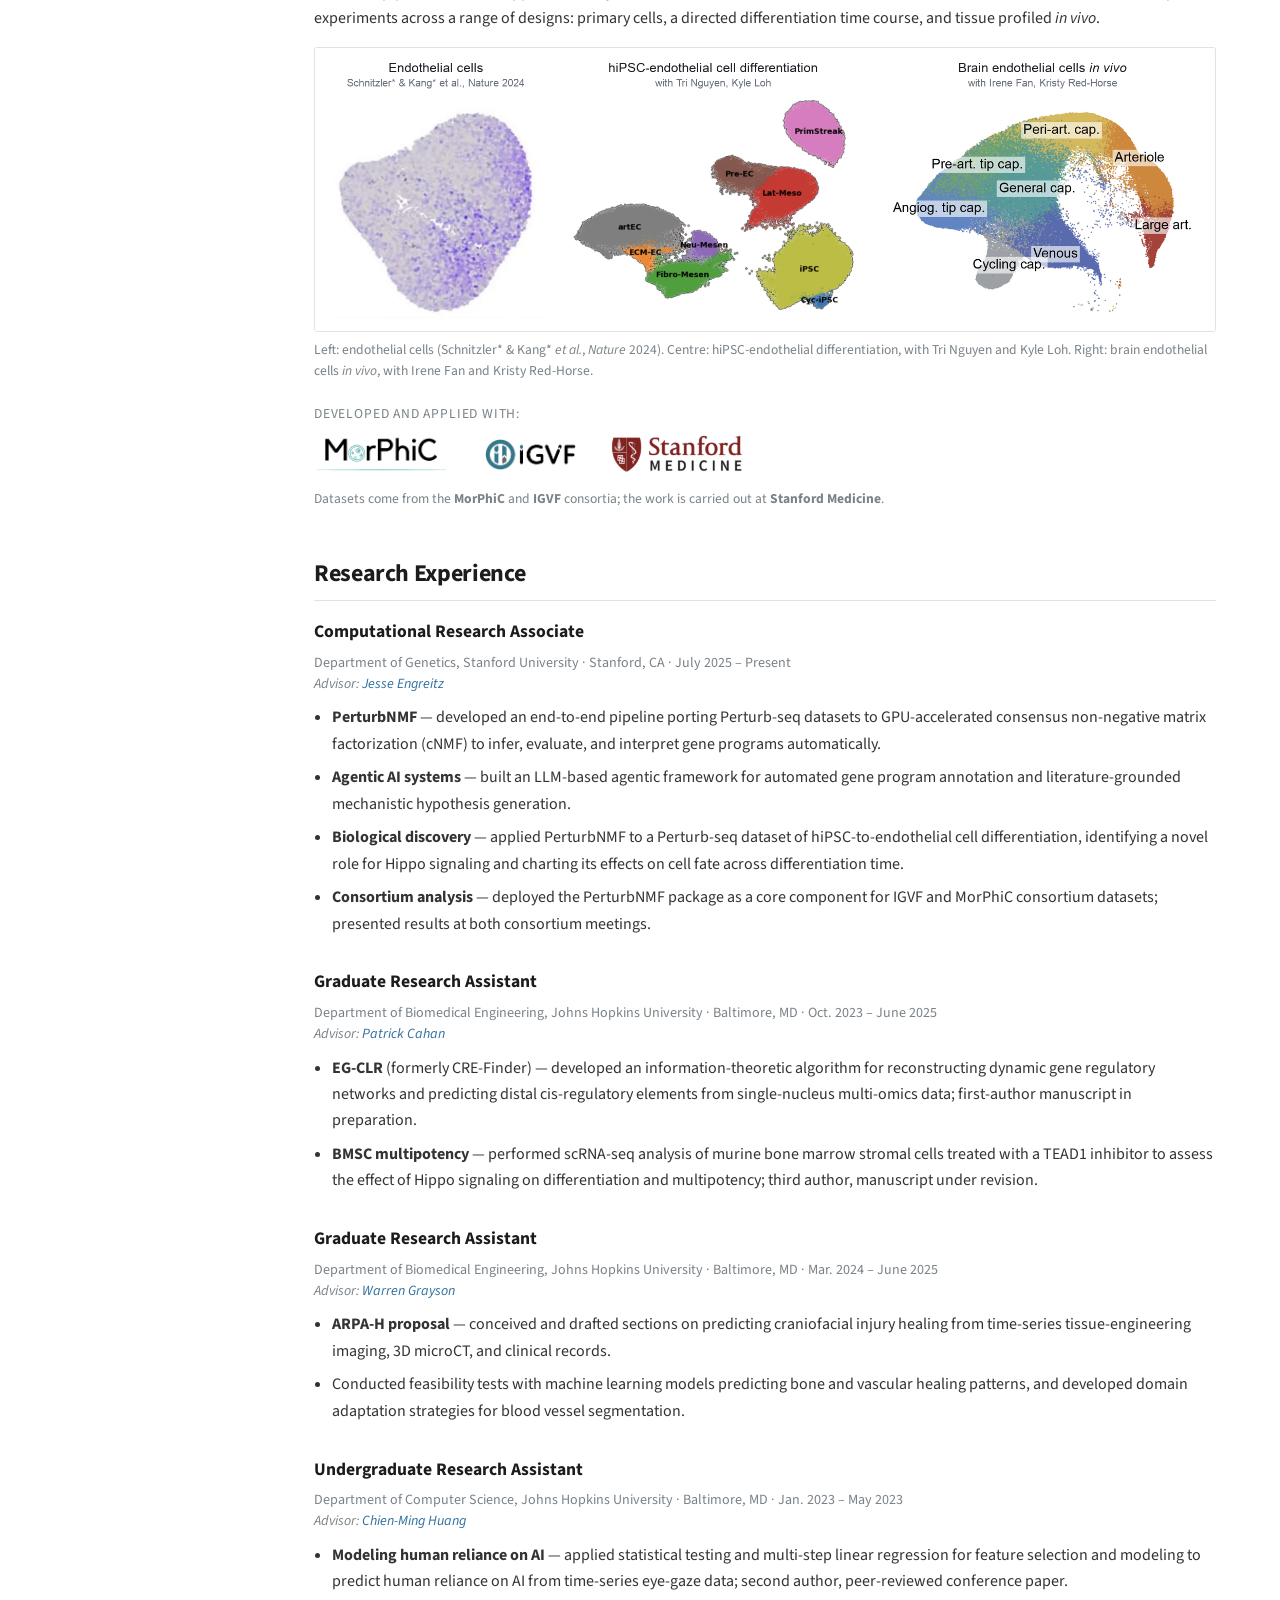
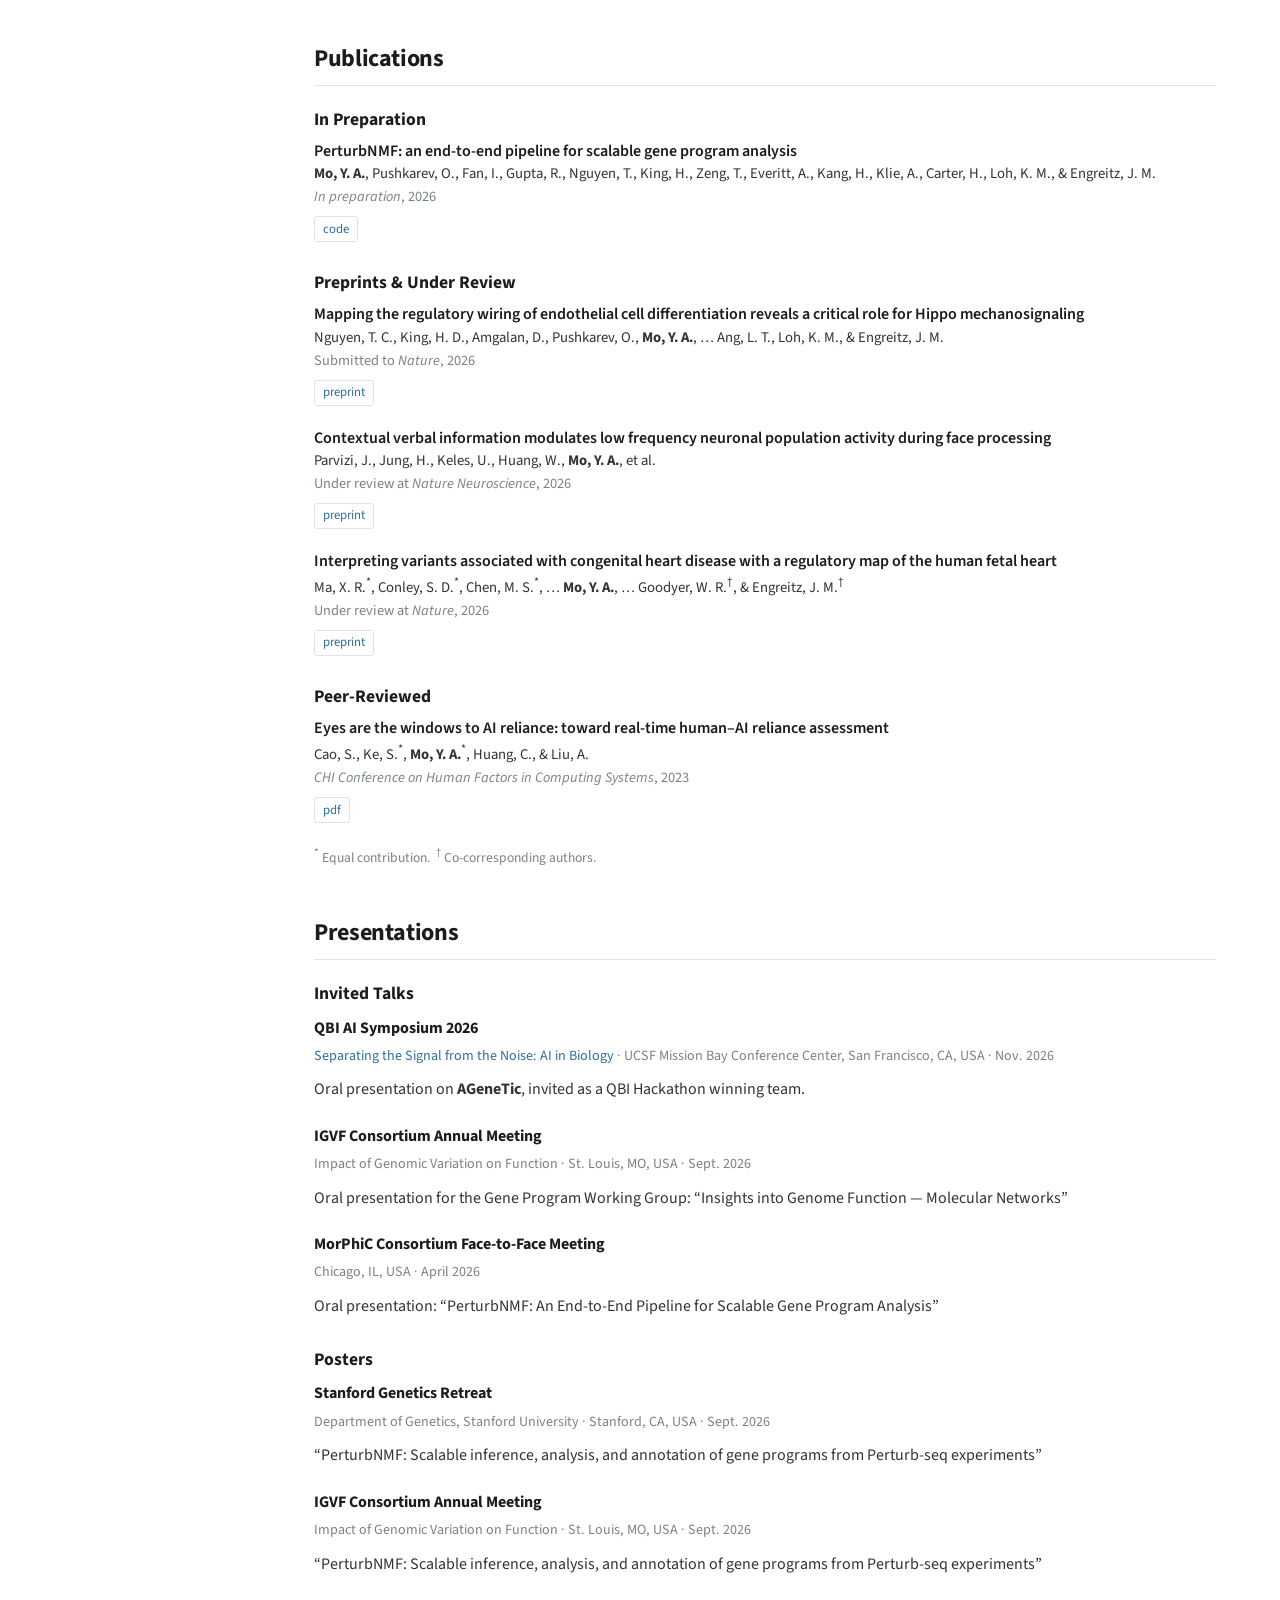
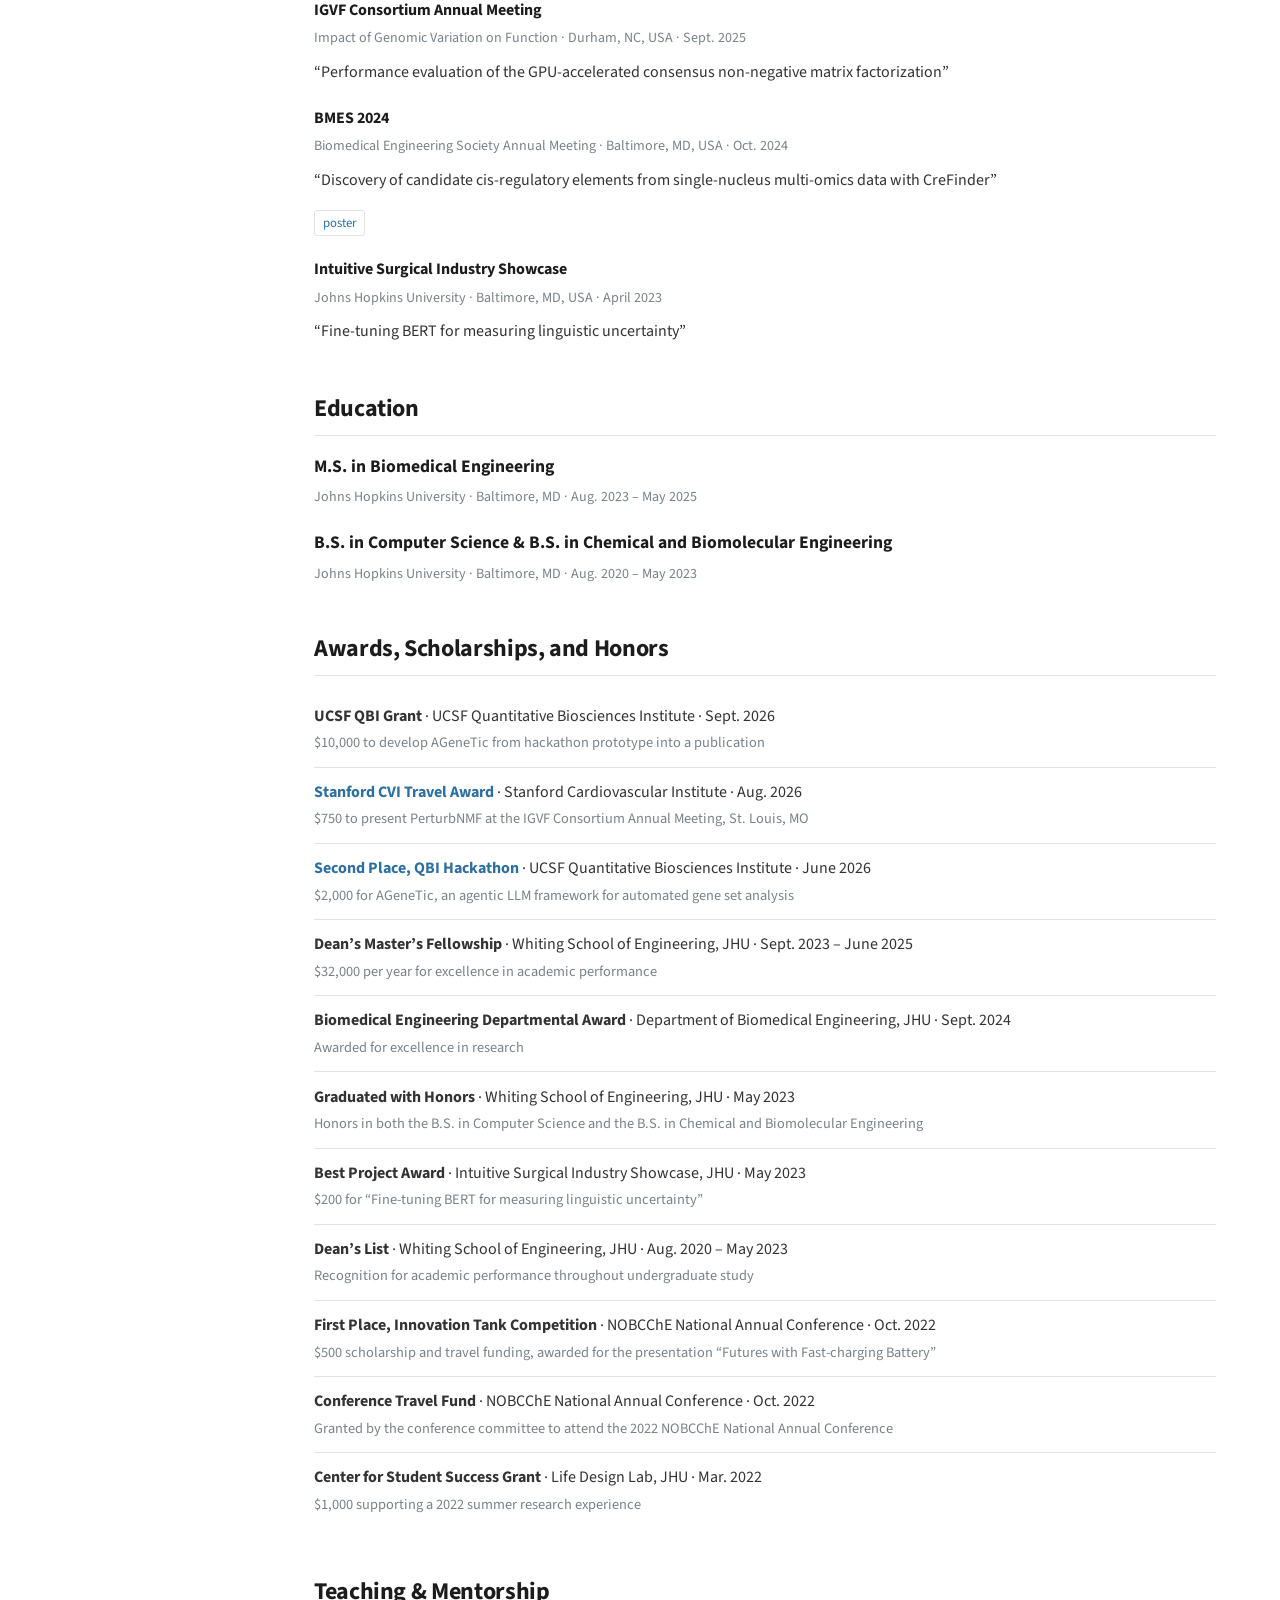
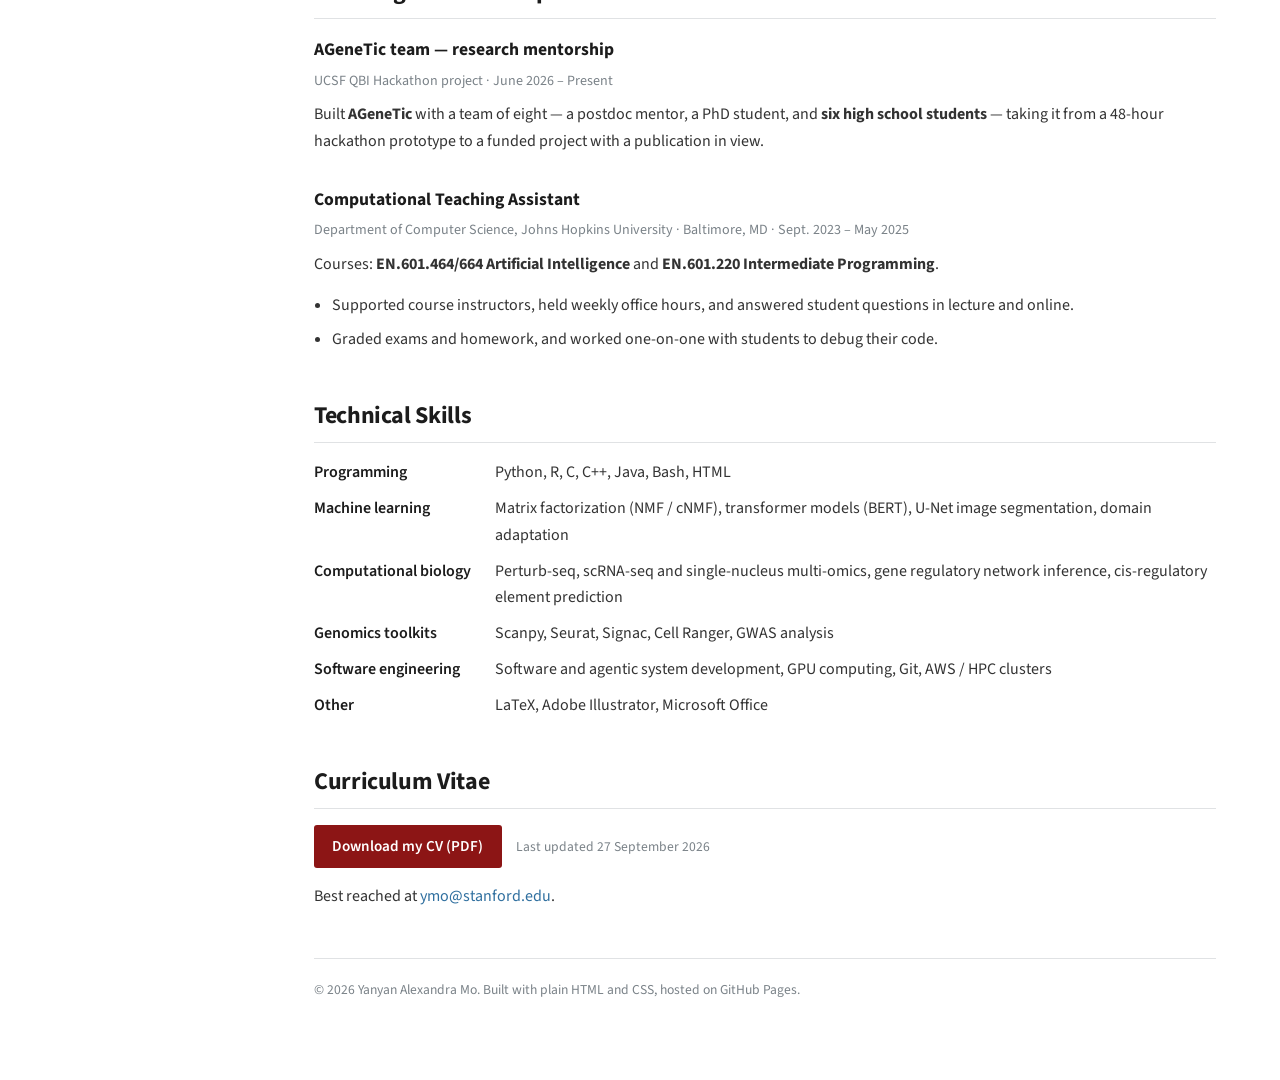
==== commit 42a7894a: "Add the IGVF 2026 poster Same PerturbNMF poster presented at the Sept 2026 IGVF Annual Meeting in St" ====
--- a/index.html
+++ b/index.html
@@ -467,6 +467,12 @@
       </article>
       <article class="entry compact">
         <h4>IGVF Consortium Annual Meeting</h4>
+        <p class="entry-meta">Impact of Genomic Variation on Function &middot; St. Louis, MO, USA &middot; Sept. 2026</p>
+        <p>&ldquo;PerturbNMF: Scalable inference, analysis, and annotation of gene programs
+        from Perturb-seq experiments&rdquo;</p>
+      </article>
+      <article class="entry compact">
+        <h4>IGVF Consortium Annual Meeting</h4>
         <p class="entry-meta">Impact of Genomic Variation on Function &middot; Durham, NC, USA &middot; Sept. 2025</p>
         <p>&ldquo;Performance evaluation of the GPU-accelerated consensus non-negative matrix factorization&rdquo;</p>
       </article>
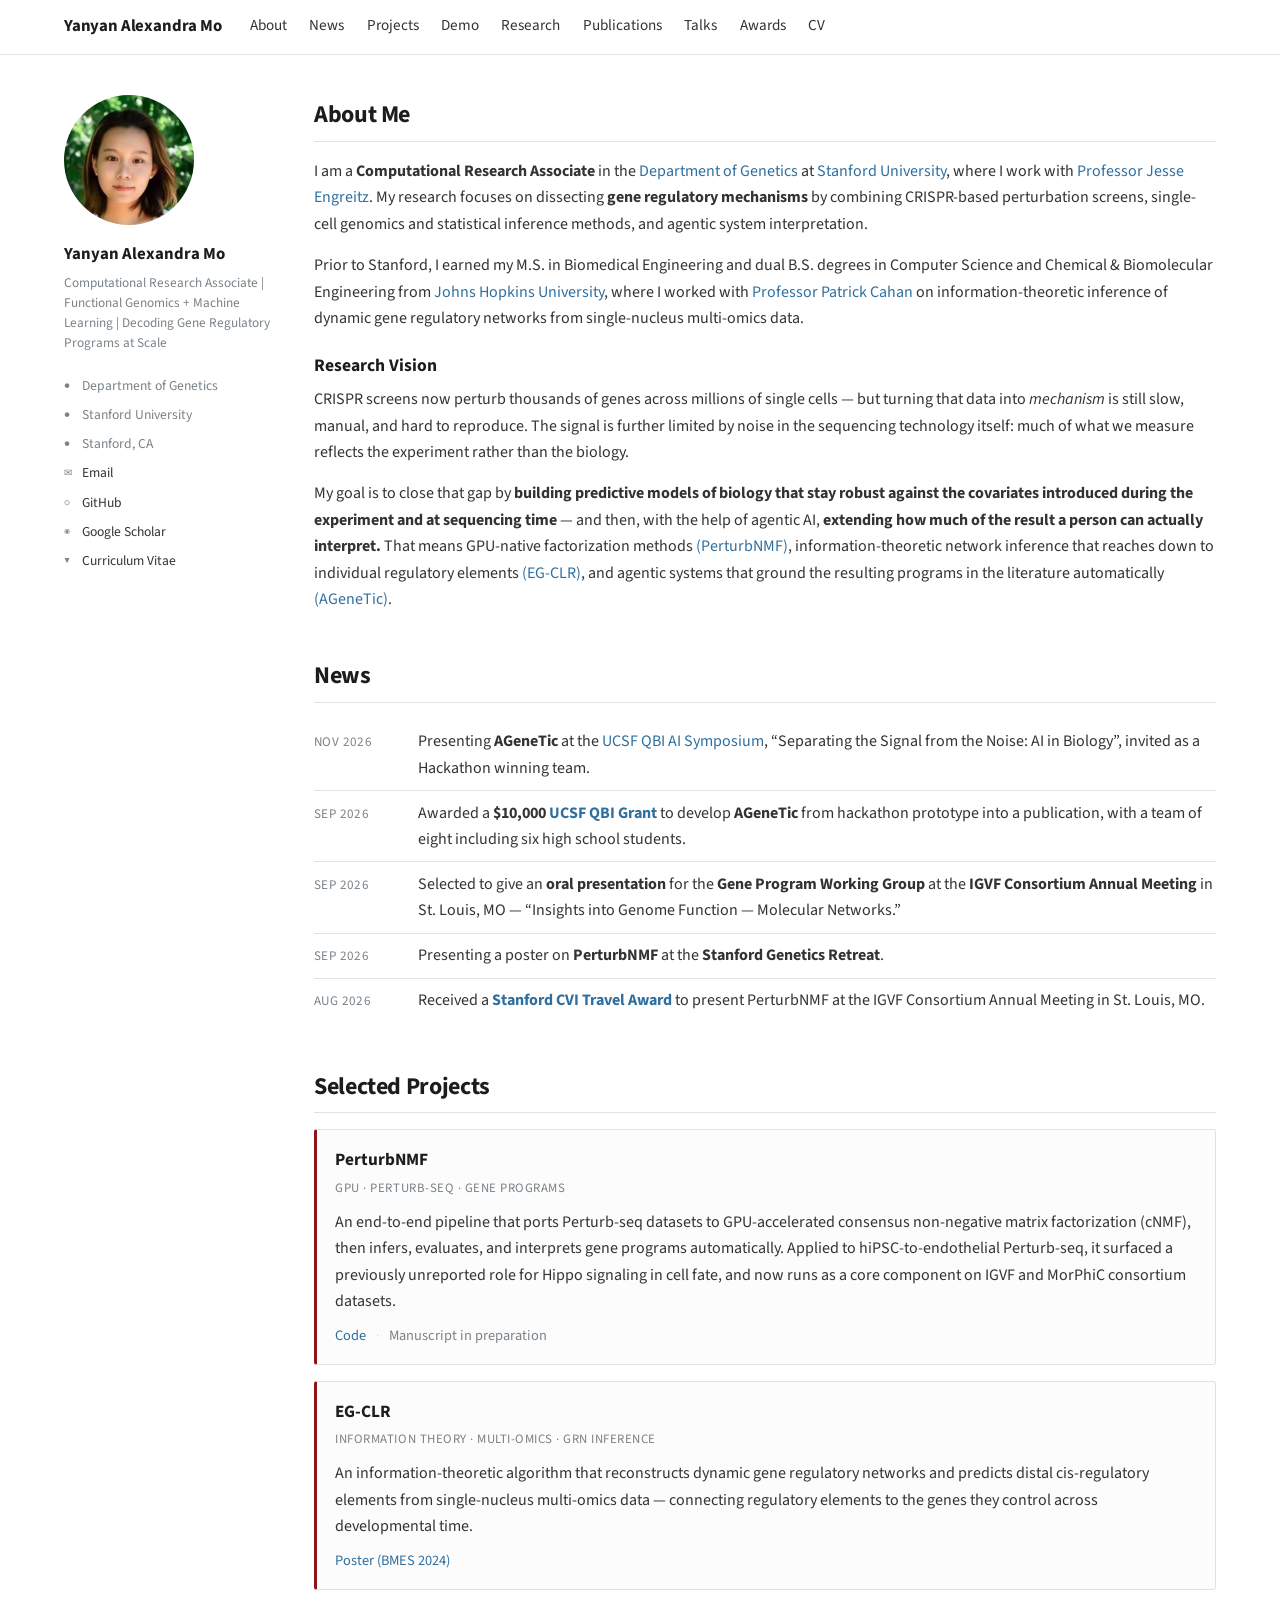
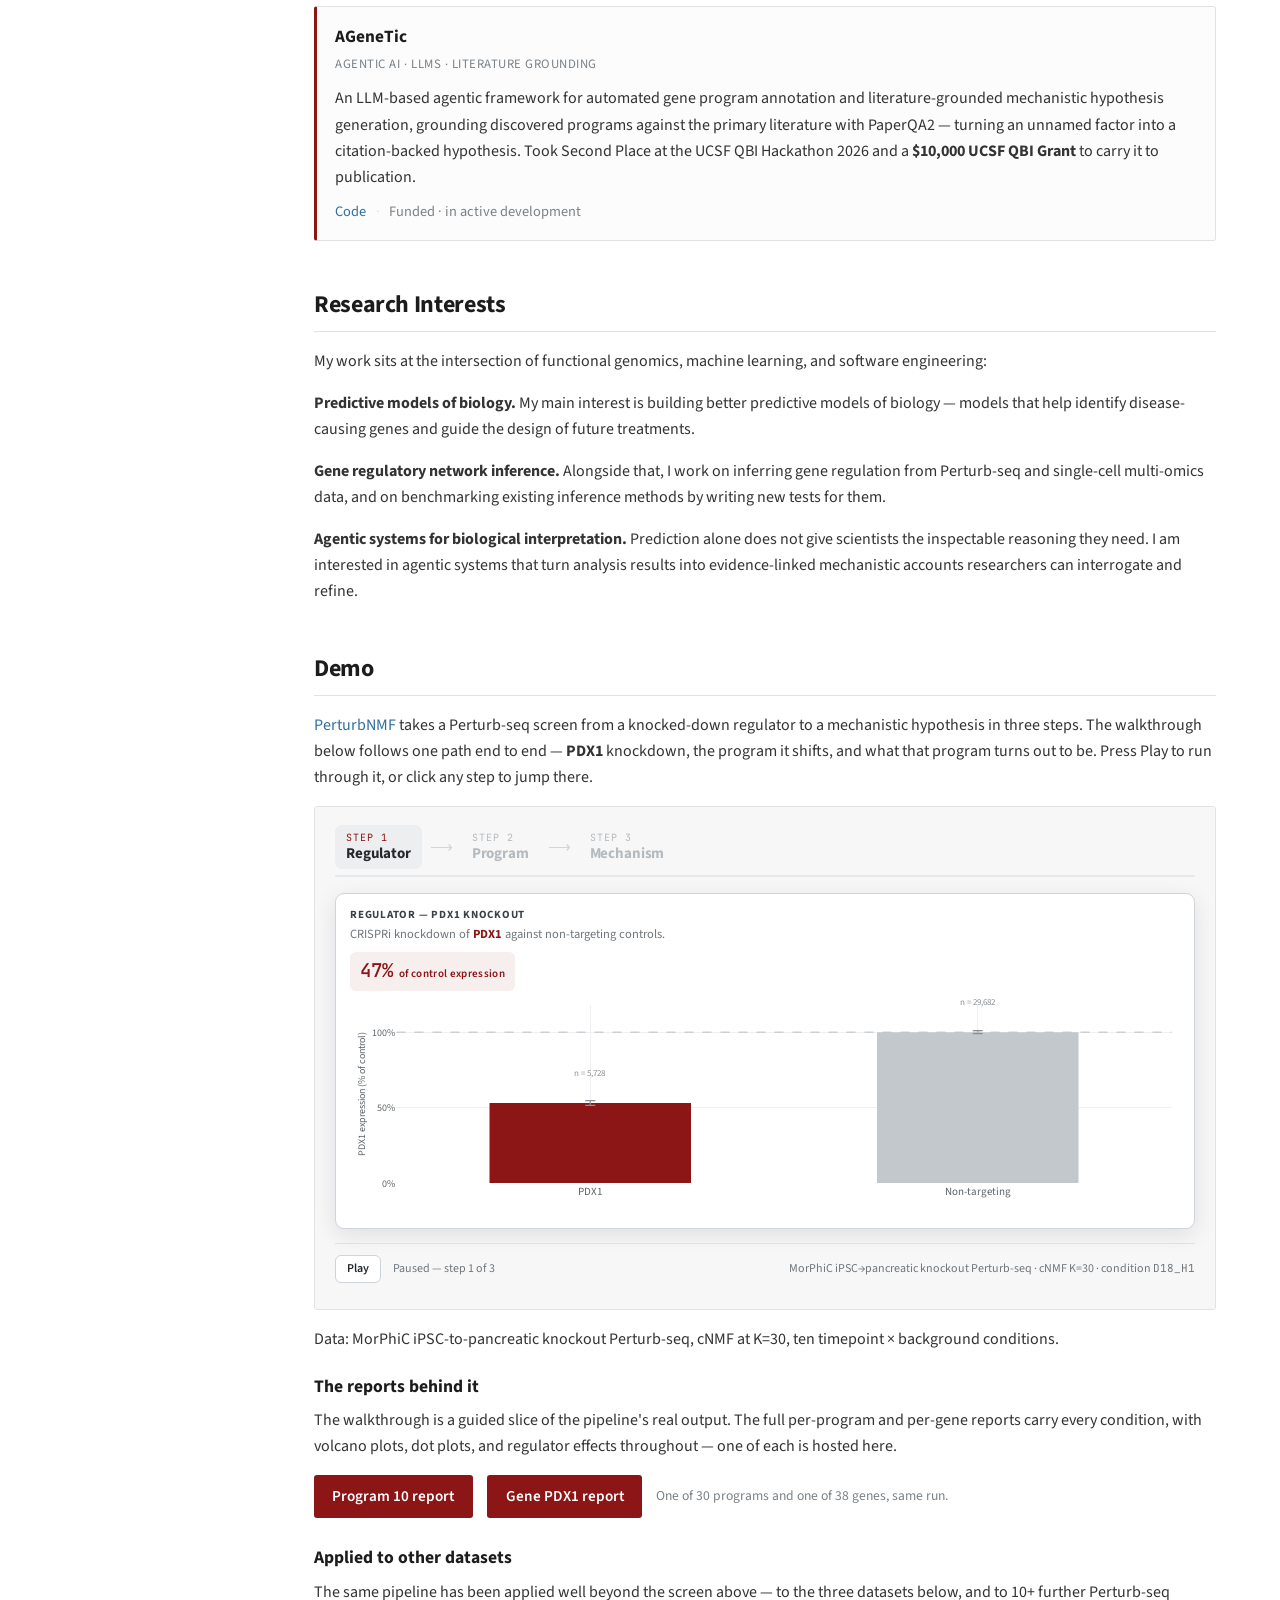
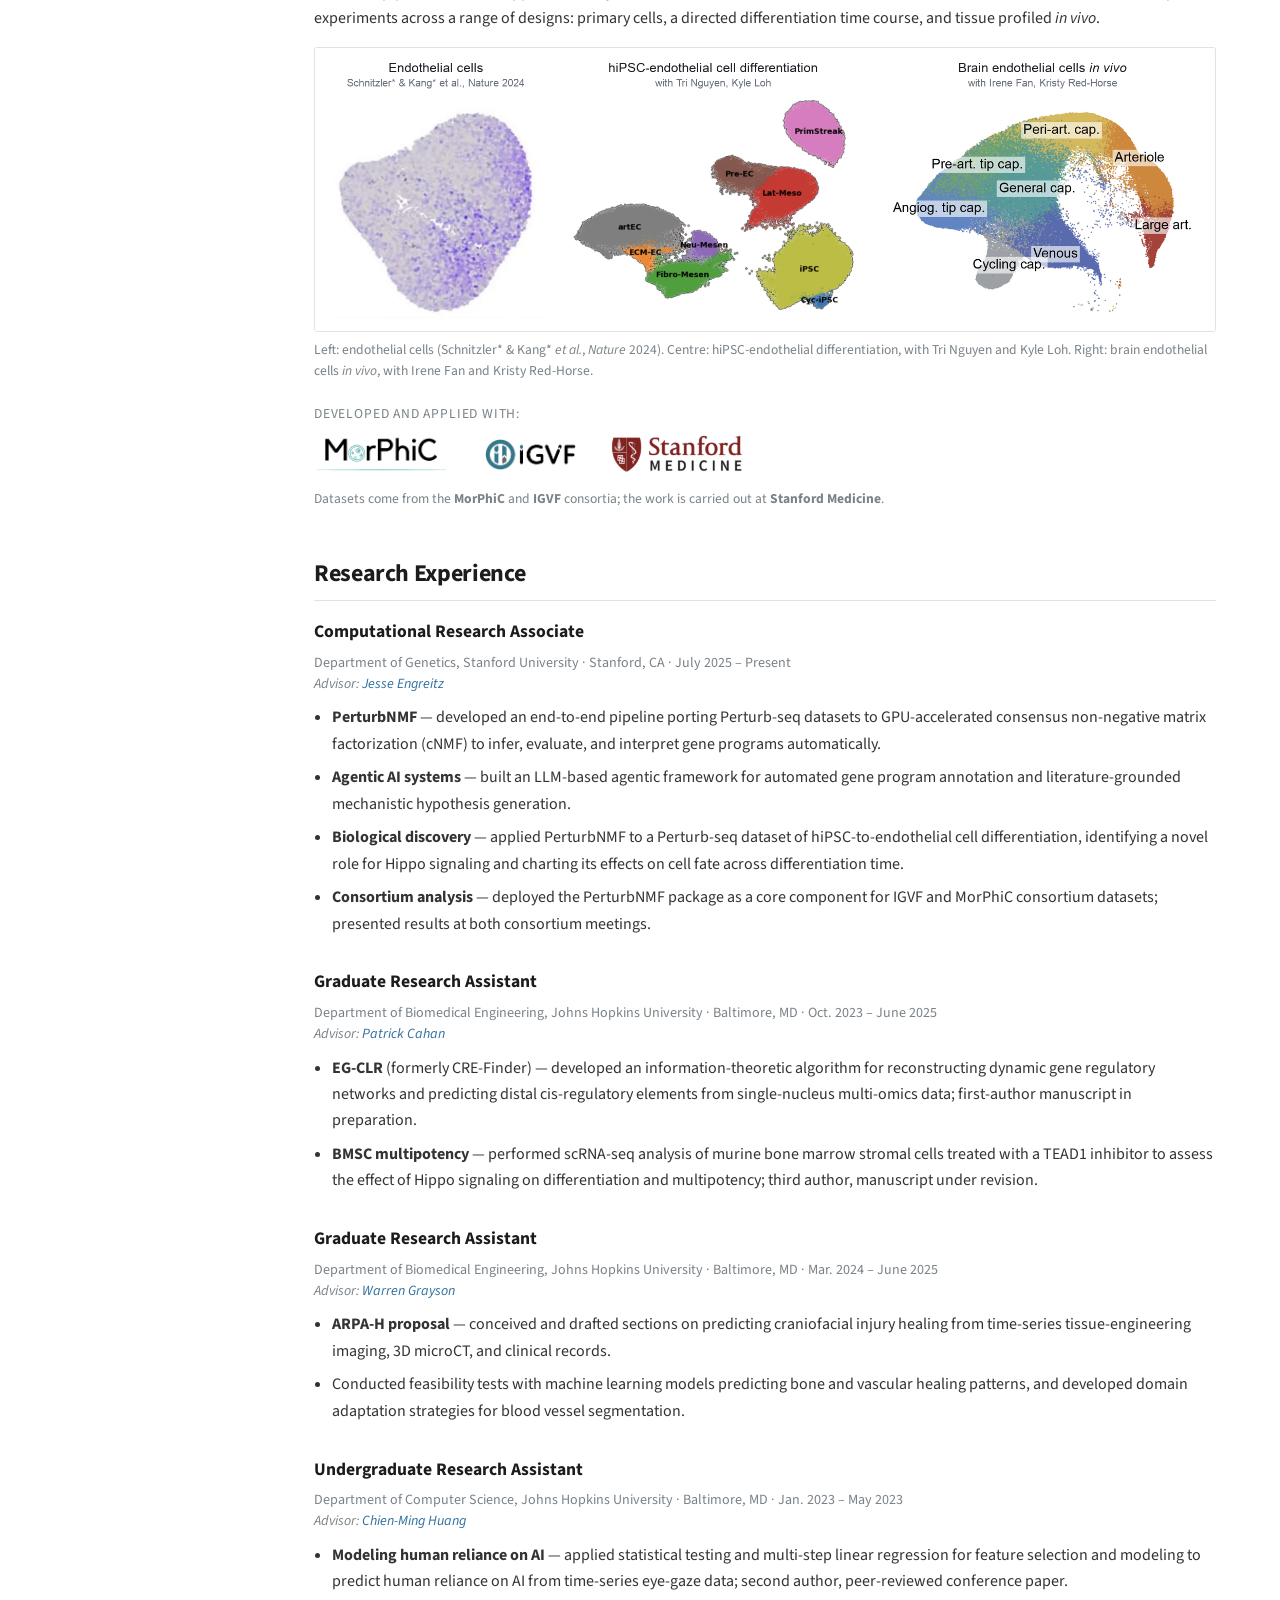
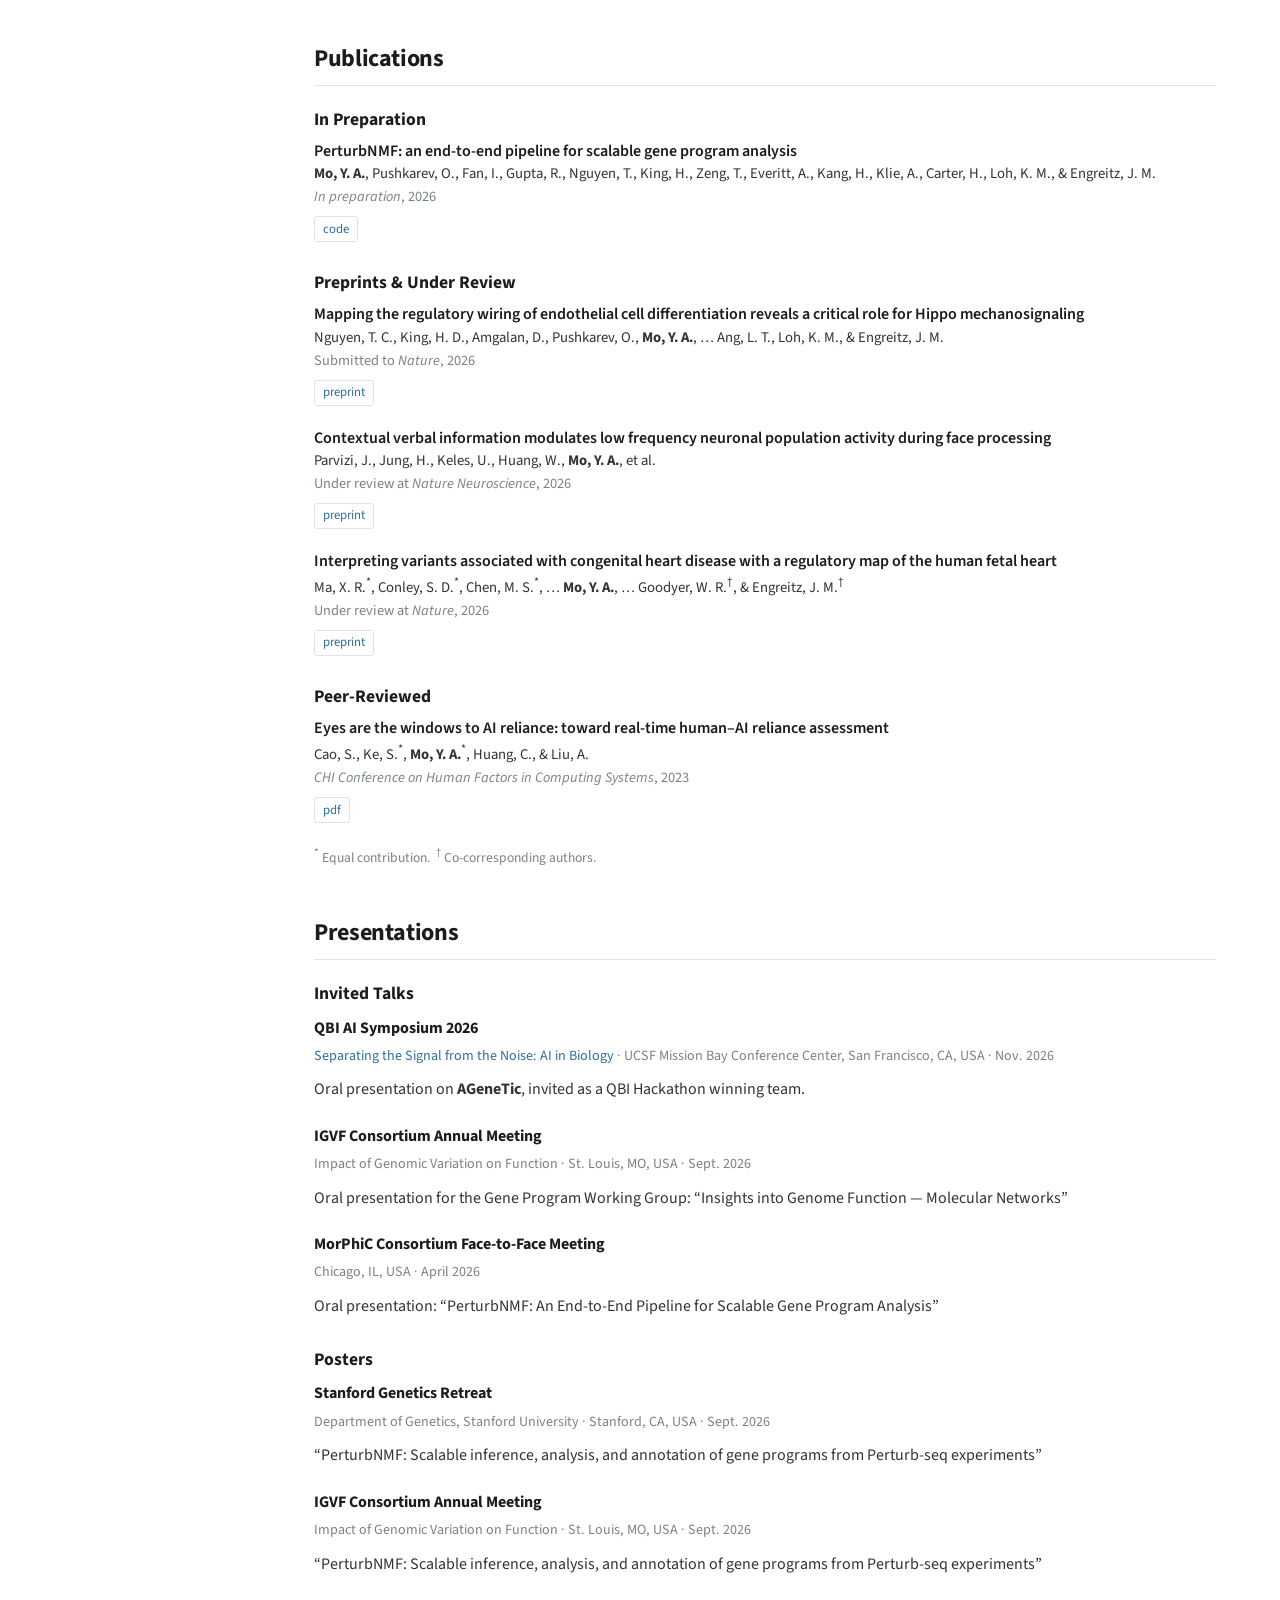
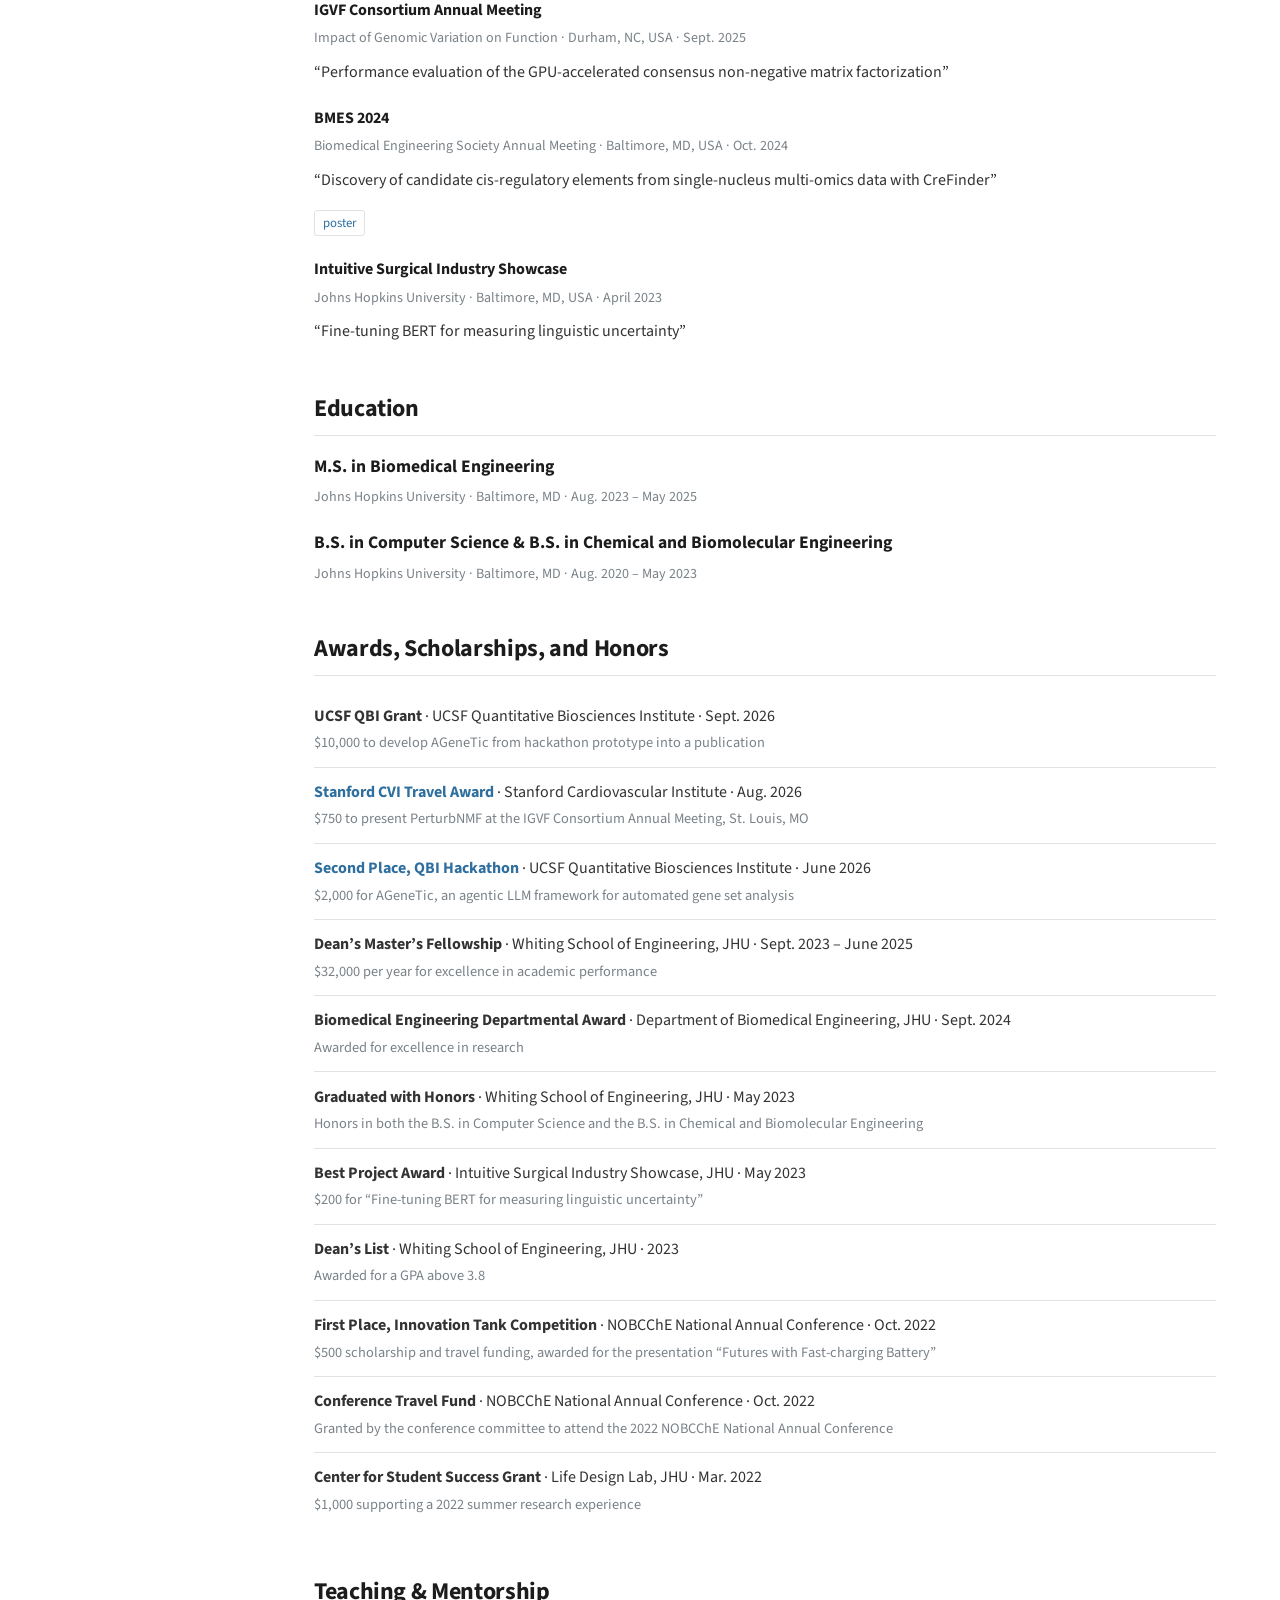
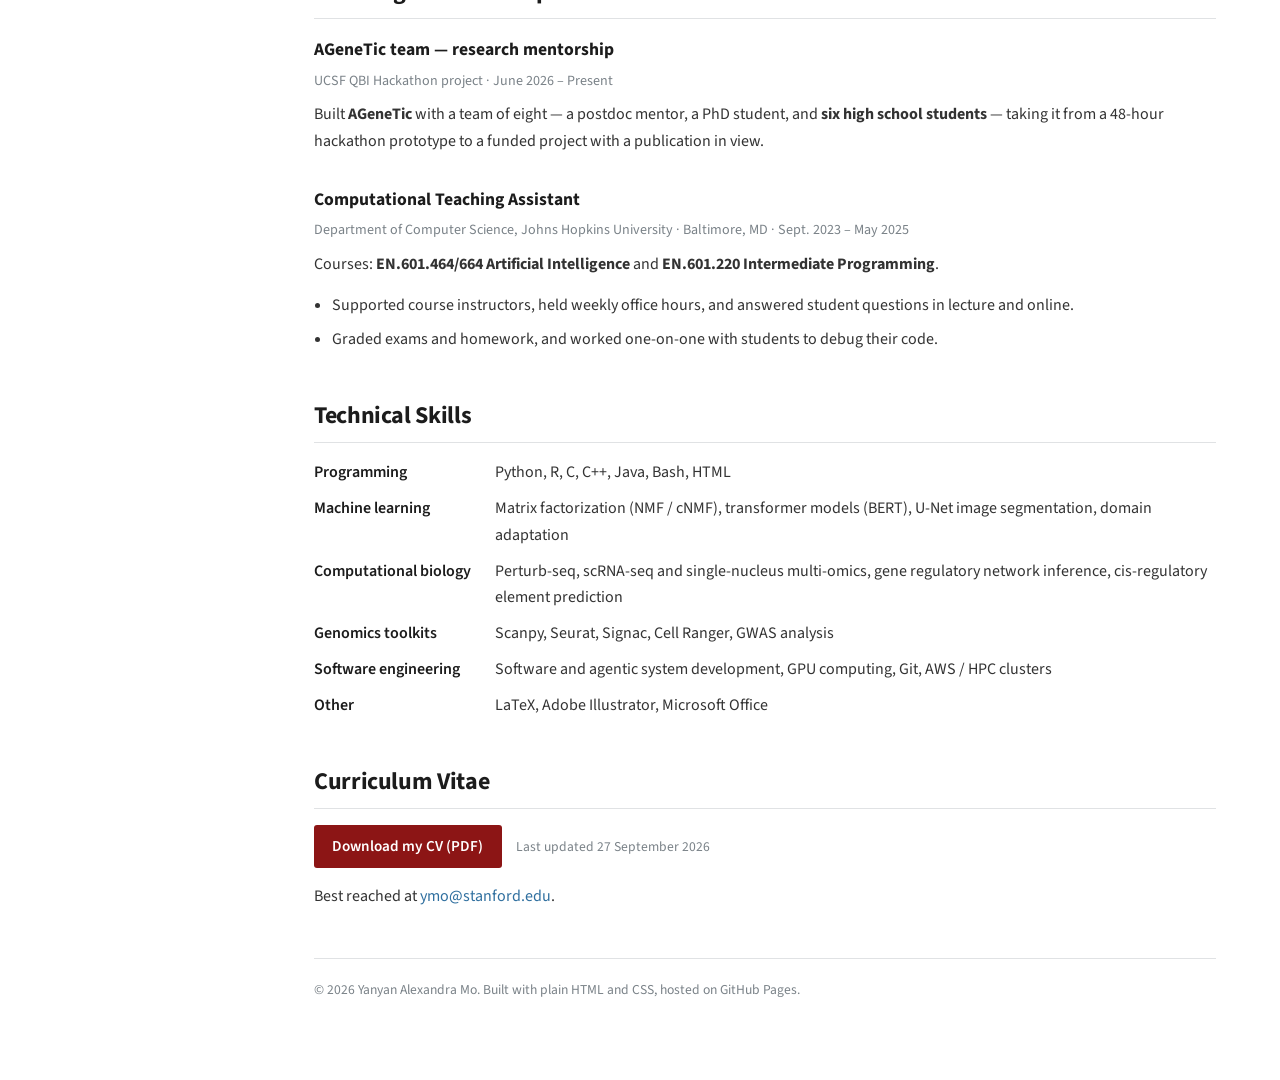
==== commit 9bc4162e: "Make the Dean's List entry specific Dated 2023 and states the GPA threshold, replacing the generic '" ====
--- a/index.html
+++ b/index.html
@@ -522,8 +522,8 @@
             <span class="muted">Honors in both the B.S. in Computer Science and the B.S. in Chemical and Biomolecular Engineering</span></li>
         <li><strong>Best Project Award</strong> &middot; Intuitive Surgical Industry Showcase, JHU &middot; May 2023<br>
             <span class="muted">$200 for &ldquo;Fine-tuning BERT for measuring linguistic uncertainty&rdquo;</span></li>
-        <li><strong>Dean&rsquo;s List</strong> &middot; Whiting School of Engineering, JHU &middot; Aug. 2020 &ndash; May 2023<br>
-            <span class="muted">Recognition for academic performance throughout undergraduate study</span></li>
+        <li><strong>Dean&rsquo;s List</strong> &middot; Whiting School of Engineering, JHU &middot; 2023<br>
+            <span class="muted">Awarded for a GPA above 3.8</span></li>
         <li><strong>First Place, Innovation Tank Competition</strong> &middot; NOBCChE National Annual Conference &middot; Oct. 2022<br>
             <span class="muted">$500 scholarship and travel funding, awarded for the presentation
             &ldquo;Futures with Fast-charging Battery&rdquo;</span></li>
